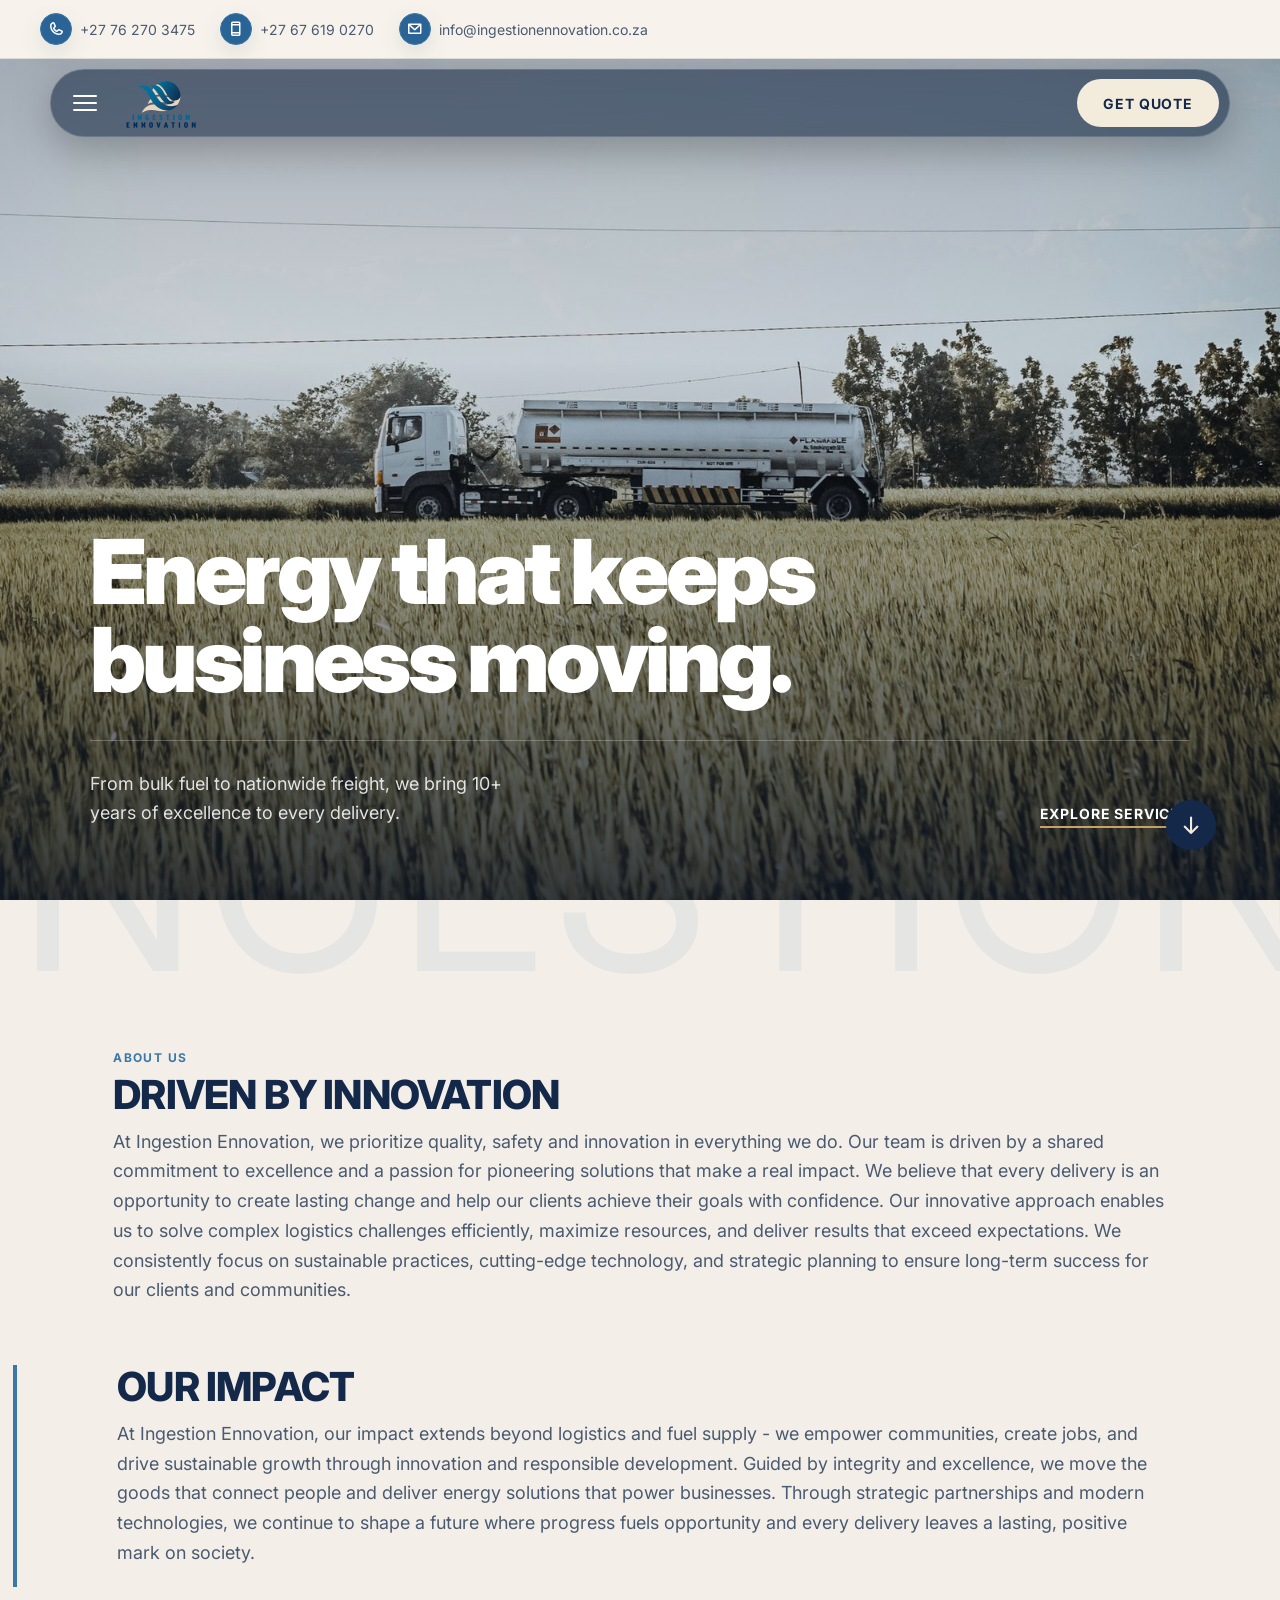
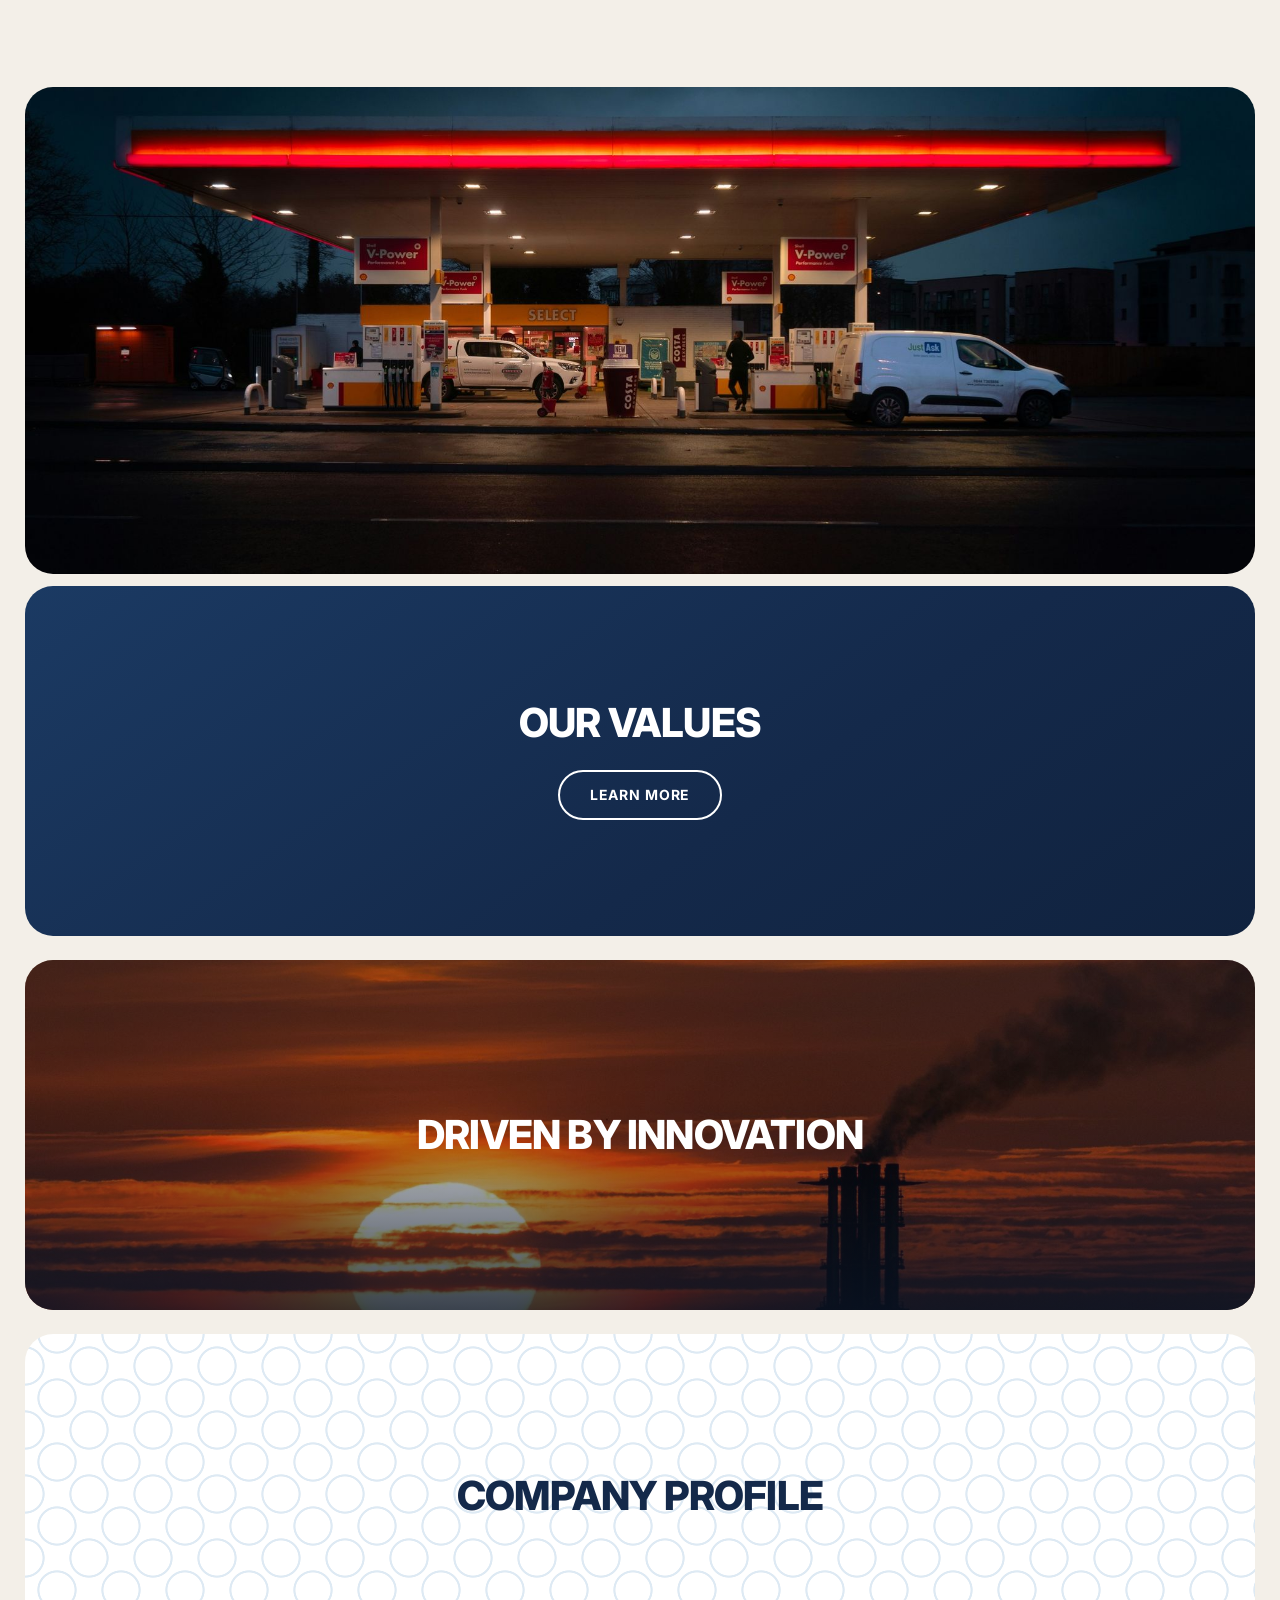
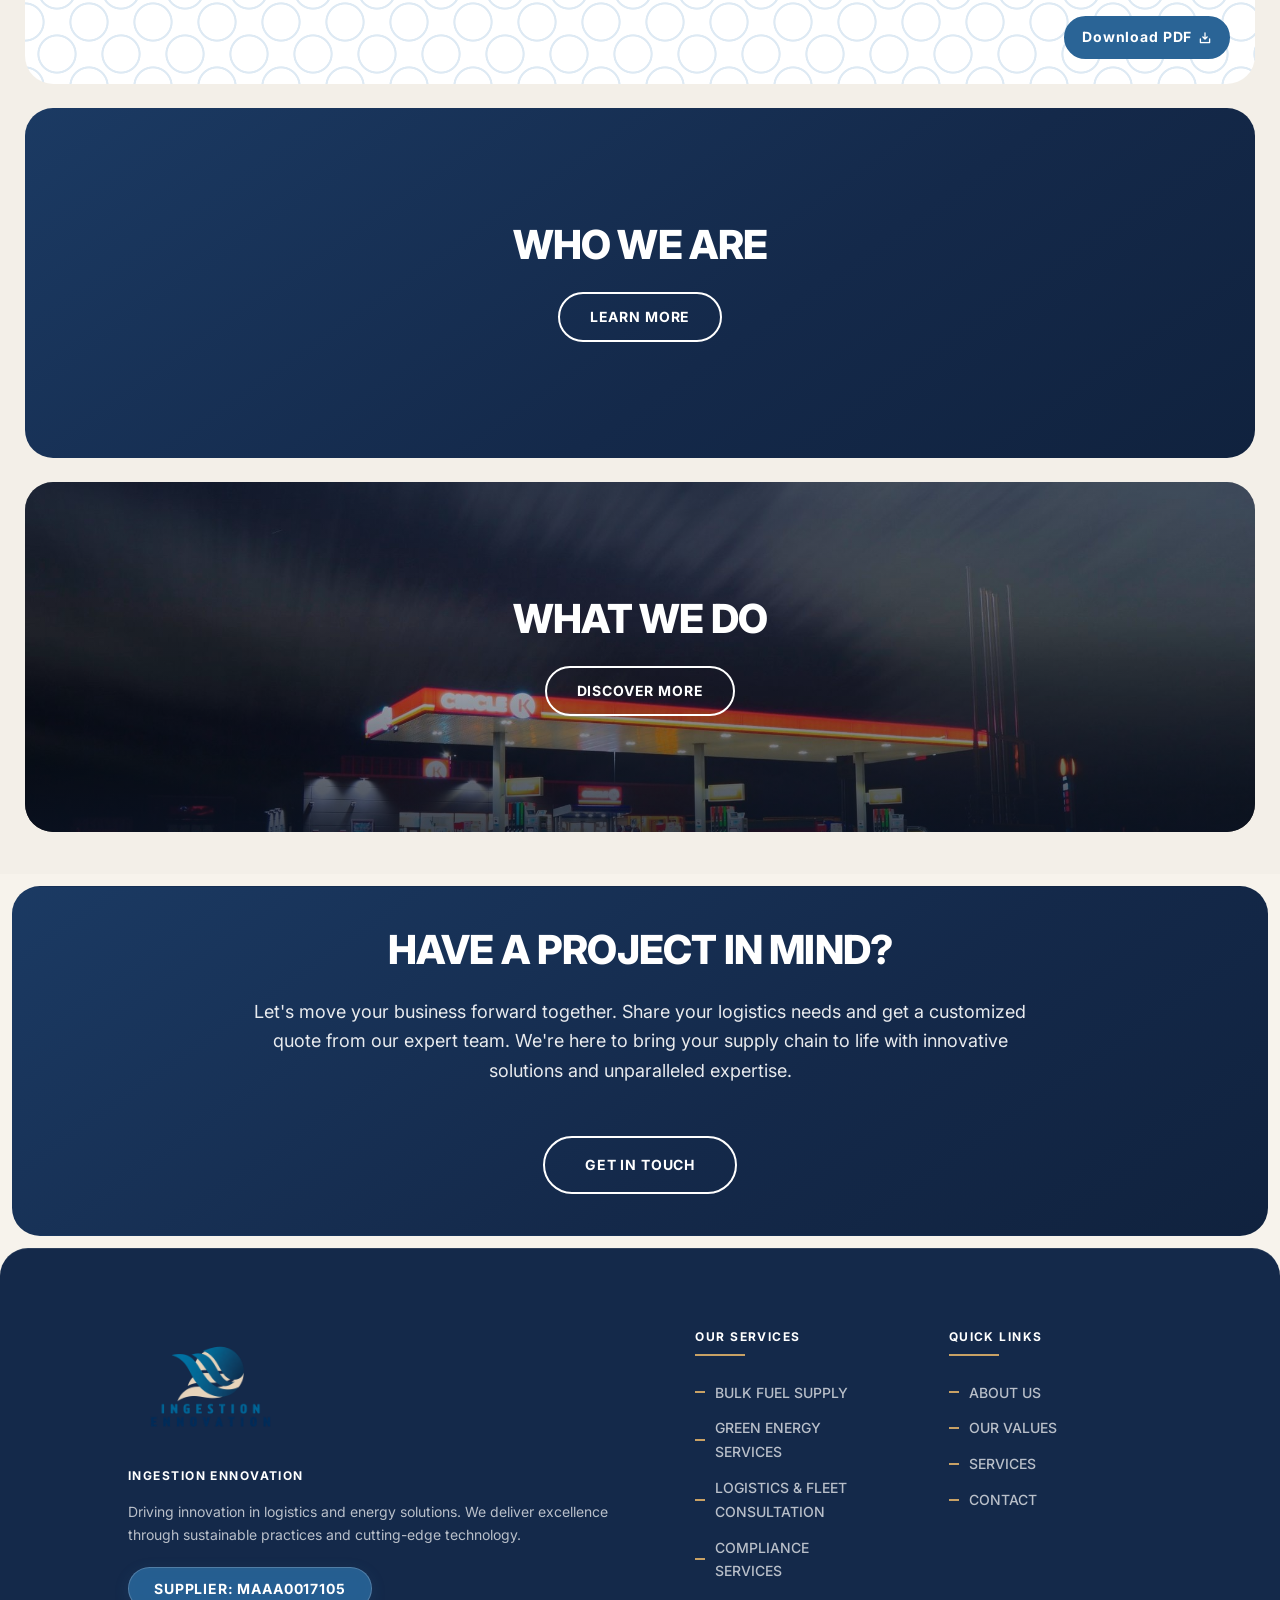
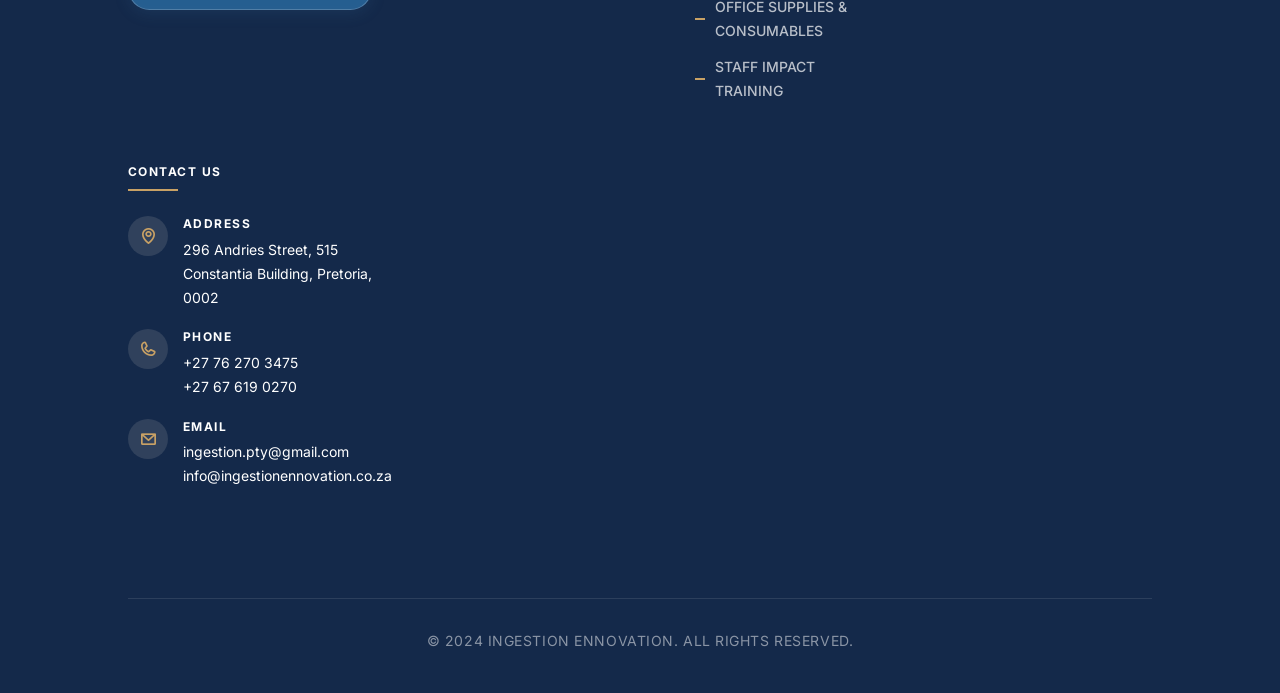
==== index.html @ ea2ad171 "New tanker hero photo; emergency email now support@ Co-Authored-By: Claude Opus 5.5 <noreply@anthrop" ====
<!DOCTYPE html>
<html lang="en">
<head>
<meta charset="UTF-8">
<link rel="icon" type="image/png" href="favicon.png">
<meta name="viewport" content="width=device-width, initial-scale=0.9, maximum-scale=0.9, user-scalable=no">

<title>Ingestion Ennovation | Logistics & Bulk Fuel Supply, Pretoria</title>
<meta name="description" content="Ingestion Ennovation delivers bulk fuel supply, green energy services, logistics & fleet consultation, and compliance solutions across South Africa. Get a quote today.">
<link rel="canonical" href="https://ingestionennovation.co.za/">

<!-- Open Graph -->
<meta property="og:title" content="Ingestion Ennovation | Logistics & Bulk Fuel Supply">
<meta property="og:description" content="Bulk fuel supply, green energy, logistics & fleet consultation, and compliance services across South Africa. 10+ years of excellence in every delivery.">
<meta property="og:type" content="website">
<meta property="og:url" content="https://ingestionennovation.co.za/">
<meta property="og:image" content="https://cdn.shopify.com/s/files/1/0778/5578/5184/files/IMG_3016.jpg?v=1762625673">

<!-- Preload the image to prevent loading delay -->
<link rel="preload" href="hero-tanker.jpg" as="image">

<!-- Google Fonts -->
<link rel="preconnect" href="https://fonts.googleapis.com">
<link rel="preconnect" href="https://fonts.gstatic.com" crossorigin>
<link rel="stylesheet" href="vendor/phosphor/style.css">
<link href="https://fonts.googleapis.com/css2?family=Inter:wght@400;500;600;700;800;900&display=swap" rel="stylesheet">

<!-- Shared styles -->
<link rel="stylesheet" href="styles.css">

<style>
/* --- PAGE-SPECIFIC: HERO SECTION --- */
.hero {
    position: relative;
    width: 100%;
    height: 100vh;
    display: flex;
    align-items: flex-start;
    justify-content: flex-start;
    background: var(--bg);
    margin-top: 0;
    padding-top: 95px;
    top: 0;
    overflow: hidden;
}

.image-container {
    position: absolute;
    top: 0;
    left: 0;
    width: 100%;
    height: 100%;
    background: var(--bg);
}

.image-container img {
    width: 100%;
    height: 100%;
    object-fit: cover;
    object-position: center 40%;
    display: block;
}

@media (max-width: 1199px) {
    .hero { height: 80vh; }
    .image-container img {
        transform: none !important;
        object-fit: cover;
        object-position: center 50%;
    }
}

@media (min-width: 1200px) {
    .image-container img {
        object-fit: cover;
        object-position: center 40%;
        transform: scaleX(1.2);
    }
}

.big-typography {
    text-align: left;
    text-transform: normal !important;
    font-family: 'Inter', sans-serif !important;
    color: white !important;
    z-index: 2;
    position: relative;
    margin-top: 30%;
    margin-left: 10%;
    width: 80%;
    opacity: 0;
    transform: translateY(50px);
    animation: bounceIn 1.2s ease-out 0.5s forwards;
}

@keyframes bounceIn {
    0% { opacity: 0; transform: translateY(50px); }
    60% { opacity: 1; transform: translateY(-20px); }
    80% { transform: translateY(10px); }
    100% { opacity: 1; transform: translateY(0); }
}

@media (min-width: 1200px) {
    .big-typography {
        margin-top: 0;
        position: absolute;
        top: 50%;
        left: 10%;
        transform: translateY(-50%);
        width: 40%;
        animation: bounceInDesktop 1.2s ease-out 0.5s forwards;
    }
    @keyframes bounceInDesktop {
        0% { opacity: 0; transform: translateY(-50%) translateX(-50px); }
        60% { opacity: 1; transform: translateY(-50%) translateX(20px); }
        80% { transform: translateY(-50%) translateX(-10px); }
        100% { opacity: 1; transform: translateY(-50%) translateX(0); }
    }
}

.big-typography h1 {
    font-size: 3.5rem;
    color: var(--cream-bright);
    text-shadow: var(--glow-text);
    margin-bottom: 30px;
    letter-spacing: 3px;
    font-weight: 900;
    line-height: 1.1;
}

.hero-paragraph {
    color: white;
    font-family: 'Inter', sans-serif;
    font-size: 1.2rem;
    line-height: 1.6;
    margin-bottom: 40px;
    text-transform: none;
    max-width: 600px;
    text-shadow: 1px 1px 8px rgba(0,0,0,0.6);
    z-index: 2;
    position: relative;
}

@media (max-width: 767px) {
    .hero-paragraph { font-size: 1rem; margin-bottom: 30px; }
}
@media (max-width: 480px) {
    .hero-paragraph { font-size: 0.9rem; margin-bottom: 25px; }
}

.cta-button {
    display: inline-block;
    background: var(--brand);
    color: white;
    padding: 20px 45px;
    font-size: 1.1rem;
    font-weight: 600;
    letter-spacing: 1.5px;
    text-decoration: none;
    border: none;
    cursor: pointer;
    transition: all 0.3s ease;
    text-transform: uppercase;
    font-family: 'Inter', sans-serif;
    position: relative;
    z-index: 2;
    margin-top: 0;
    margin-bottom: 40px;
    box-shadow: var(--glow-soft);
    border: 1px solid rgba(59, 120, 168, 0.5);
}

.cta-button:hover {
    background: var(--brand-deep);
    transform: translateY(-3px);
    box-shadow: 0 5px 15px rgba(0,0,0,0.3);
}

@media (max-width: 767px) {
    .big-typography h1 { font-size: 2.5rem; margin-bottom: 25px; }
    .cta-button { padding: 15px 30px; font-size: 1rem; margin-bottom: 30px; }
}
@media (max-width: 480px) {
    .big-typography h1 { font-size: 2rem; margin-bottom: 20px; }
    .cta-button { padding: 12px 25px; font-size: 0.9rem; margin-bottom: 25px; }
}

.hero::before {
    content: '';
    position: absolute;
    top: 0; left: 0; width: 100%; height: 100%;
    background: var(--overlay);
    z-index: 1;
}

/* --- PAGE-SPECIFIC: HAVE A PROJECT SECTION --- */
.have-project-section {
    width: 100%;
    background: var(--panel);
    border-top: 1px solid var(--line);
    border-bottom: 1px solid var(--line);
    padding: 60px 20px;
    text-align: center;
    margin: 0;
    position: relative;
    z-index: 2;
    height: 300px;
    display: flex;
    flex-direction: column;
    align-items: center;
    justify-content: center;
    border-radius: 0 !important;
}

@media (max-width: 768px) {
    .have-project-section { height: 350px; padding: 70px 20px; }
}

.have-project-container {
    width: 100%;
    max-width: 100%;
    margin: 0 auto;
    padding: 0;
    position: relative;
    z-index: 2;
}

.have-project-title {
    font-size: 36px;
    color: white;
    text-transform: uppercase;
    font-weight: 700;
    letter-spacing: 2px;
    margin-bottom: 25px;
    font-family: 'Inter', sans-serif;
    text-align: center;
    width: 100%;
}

.have-project-subtitle {
    font-family: 'Inter', sans-serif;
    font-size: 1.2rem;
    color: rgba(255, 255, 255, 0.9);
    text-align: center;
    margin-bottom: 40px;
    text-transform: none;
    line-height: 1.6;
    max-width: 800px;
    margin-left: auto;
    margin-right: auto;
    font-weight: 300;
}

.get-in-touch-button-container { text-align: center; margin-top: 0; }

.get-in-touch-button {
    display: inline-block;
    background: transparent;
    border: 2px solid white;
    color: white;
    padding: 25px 50px;
    font-size: 16px;
    text-transform: uppercase;
    font-weight: 600;
    letter-spacing: 1.5px;
    cursor: pointer;
    transition: all 0.3s ease;
    font-family: 'Inter', sans-serif;
    text-decoration: none;
    display: inline-block;
    border-radius: 0;
    height: 60px;
    line-height: 10px;
}

.get-in-touch-button:hover { background: var(--surface); color: var(--brand-bright); }

@media (max-width: 768px) {
    .have-project-section { padding: 40px 20px; height: 350px; }
    .have-project-title { font-size: 24px; letter-spacing: 1px; margin-bottom: 20px; }
    .have-project-subtitle { font-size: 1rem; margin-bottom: 30px; text-align: center; }
    .get-in-touch-button {
        padding: 15px 30px; font-size: 14px; border: 2px solid white;
        background: transparent; margin-top: 0; width: auto; height: 50px; line-height: 20px;
    }
    .get-in-touch-button:hover { background: var(--surface); color: var(--brand-bright); }
}

@media (max-width: 480px) {
    .have-project-section { padding: 40px 20px; height: 350px; }
    .have-project-title { font-size: 20px; letter-spacing: 0.5px; }
    .have-project-subtitle { font-size: 0.9rem; margin-bottom: 25px; text-align: center; }
    .get-in-touch-button {
        padding: 15px 25px; font-size: 14px; border: 2px solid white;
        background: transparent; height: 50px; line-height: 20px;
    }
    .get-in-touch-button:hover { background: var(--surface); color: var(--brand-bright); }
}

@media (min-width: 769px) {
    .have-project-section { height: 350px; padding: 80px 20px; }
    .have-project-title { font-size: 42px; }
    .have-project-subtitle { font-size: 1.3rem; margin-bottom: 50px; }
    .get-in-touch-button { padding: 25px 50px; font-size: 16px; height: 60px; line-height: 10px; }
}

/* --- PAGE-SPECIFIC: ABOUT-PAGE EMBEDDED SECTION --- */
#about-page * { margin: 0; padding: 0; box-sizing: border-box; }
#about-page body, #about-page { font-family: 'Inter', sans-serif; background-color: var(--bg-alt); color: var(--text); line-height: 1.6; overflow-x: hidden; }

#about-page .bg-text {
    position: absolute; top: -80px; left: 0; width: 100%; height: 100%;
    display: flex; align-items: center; justify-content: center;
    font-family: 'Inter', sans-serif; font-size: 250px;
    color: rgba(59, 120, 168, 0.07); letter-spacing: 10px; pointer-events: none; z-index: 1;
}

#about-page .tg-content { width: 100%; padding: 30px 1%; margin: auto; position: relative; z-index: 2; }

#about-page h1, #about-page h2, #about-page h3, #about-page .tg-subtitle {
    font-weight: 700; text-transform: none; font-family: 'Inter', sans-serif; letter-spacing: 0.5px;
}

#about-page p { font-size: 12px; text-transform: none; font-family: 'Inter', sans-serif; font-weight: 400; letter-spacing: 0.5px; }
#about-page .tg-subtitle { font-size: 16px; color: var(--brand-bright); margin-bottom: 6px; }
#about-page .tg-title { font-size: 22px; color: var(--text); margin-bottom: 10px; }

#about-page .text-content {
    position: relative;
    background: linear-gradient(to bottom,
        var(--bg-alt) 0%, var(--bg-alt) 20%, rgba(243,239,232,0.98) 30%, rgba(243,239,232,0.95) 40%,
        rgba(243,239,232,0.90) 50%, rgba(243,239,232,0.80) 60%, rgba(243,239,232,0.65) 70%,
        rgba(243,239,232,0.45) 80%, rgba(243,239,232,0.25) 90%, rgba(243,239,232,0) 100%);
    padding-bottom: 150px;
    margin-bottom: -120px;
    z-index: 2;
}

#about-page .tg-description {
    font-family: 'Inter', sans-serif;
    font-size: 1.2rem;
    line-height: 1.6;
    color: var(--text-muted);
    margin-bottom: 20px;
    text-transform: none;
    max-width: 100%;
    position: relative;
    z-index: 2;
    background: transparent;
}

#about-page .tg-video-preview {
    width: 100%; height: 400px; border-radius: 0; overflow: hidden; margin-bottom: 30px;
    position: relative; z-index: 1; cursor: pointer; margin-top: -120px;
}

#about-page .video-preview-image { width: 100%; height: 100%; object-fit: cover; border: none; }

#about-page .play-button-container { position: absolute; top: 50%; left: 50%; transform: translate(-50%, -50%); z-index: 4; }

#about-page .play-button {
    width: 80px; height: 80px; border-radius: 50%; background: var(--surface-2);
    display: flex; align-items: center; justify-content: center; cursor: pointer;
    transition: all 0.3s ease; box-shadow: 0 4px 12px rgba(0,0,0,0.15); border: 2px solid var(--cream);
}

#about-page .play-button:hover { background: var(--cream-bright); transform: scale(1.05); box-shadow: 0 6px 16px rgba(59, 120, 168, 0.15); }

#about-page .play-icon {
    width: 0; height: 0; border-top: 15px solid transparent; border-bottom: 15px solid transparent;
    border-left: 25px solid var(--brand); margin-left: 5px;
}

#about-page .video-modal {
    display: none; position: fixed; top: 0; left: 0; width: 100%; height: 100%;
    background: rgba(0,0,0,0.85); z-index: 1000; align-items: center; justify-content: center;
}
#about-page .video-modal.active { display: flex; }
#about-page .modal-content { position: relative; width: 80%; max-width: 900px; background: #000; }
#about-page .modal-video { width: 100%; height: auto; display: block; }
#about-page .close-modal {
    position: absolute; top: -40px; right: 0; color: white; font-size: 30px;
    cursor: pointer; background: none; border: none; font-family: Arial, sans-serif;
}

#about-page .tg-impact { border-left: 4px solid var(--brand-bright); padding-left: 25px; margin-bottom: 40px; position: relative; z-index: 3; }
#about-page .tg-impact-title { font-size: 22px; margin-bottom: 10px; }
#about-page .tg-impact-text {
    font-family: 'Inter', sans-serif; font-size: 1.2rem; line-height: 1.6; color: var(--text-muted);
    margin-bottom: 20px; text-transform: none; max-width: 100%; position: relative; z-index: 2; background: transparent;
}

#about-page .construction-image-section { width: 100%; margin: 40px 0 0 0; position: relative; z-index: 2; }
#about-page .construction-image { width: 100%; height: 300px; object-fit: cover; display: block; }

#about-page .values-section {
    width: 100%; background: var(--panel); padding: 60px 20px; text-align: center; margin: 0;
    position: relative; z-index: 2; height: 300px; display: flex; flex-direction: column;
    align-items: center; justify-content: center;
}
#about-page .values-title { font-size: 36px; color: white; text-transform: uppercase; font-weight: 700; letter-spacing: 2px; margin-bottom: 25px; font-family: 'Inter', sans-serif; }
#about-page .values-button {
    background: transparent; border: 2px solid white; color: white; padding: 10px 25px; font-size: 14px;
    text-transform: uppercase; font-weight: 600; letter-spacing: 1px; cursor: pointer; transition: all 0.3s ease;
    font-family: 'Inter', sans-serif; text-decoration: none; display: inline-block;
}
#about-page .values-button:hover { background: var(--surface); color: var(--brand-bright); }

#about-page .innovation-section {
    width: 100%; height: 300px;
    background-image: url('sunset-stack.jpg');
    background-size: cover; background-position: center; display: flex; flex-direction: column;
    align-items: center; justify-content: center; position: relative; margin: 0;
}
#about-page .innovation-section::before { content: ''; position: absolute; top: 0; left: 0; width: 100%; height: 100%; background: var(--overlay); z-index: 1; }
#about-page .innovation-title { font-size: 36px; color: white; text-transform: uppercase; font-weight: 700; letter-spacing: 2px; font-family: 'Inter', sans-serif; position: relative; z-index: 2; text-align: center; }

#about-page .company-profile-section {
    width: 100%;
    background:
        radial-gradient(circle at top, transparent 24%, rgba(31, 111, 178,0.15) 25%, rgba(31, 111, 178,0.15) 27%, transparent 28%),
        radial-gradient(circle at bottom, transparent 24%, rgba(31, 111, 178,0.15) 25%, rgba(31, 111, 178,0.15) 27%, transparent 28%),
        radial-gradient(circle at right, transparent 24%, rgba(31, 111, 178,0.15) 25%, rgba(31, 111, 178,0.15) 27%, transparent 28%),
        radial-gradient(circle at left, transparent 24%, rgba(31, 111, 178,0.15) 25%, rgba(31, 111, 178,0.15) 27%, transparent 28%);
    background-size: 4em 4em;
    background-color: var(--surface);
    padding: 60px 20px; margin: 0; position: relative; z-index: 2; height: 300px;
    display: flex; flex-direction: column; align-items: center; justify-content: center; text-align: center;
}
#about-page .company-profile-title { font-size: 36px; color: var(--text); text-transform: uppercase; font-weight: 700; letter-spacing: 2px; margin-bottom: 25px; font-family: 'Inter', sans-serif; }
#about-page .company-profile-button {
    background: var(--brand); border: 2px solid var(--brand); color: white; padding: 8px 16px; font-size: 12px;
    text-transform: uppercase; font-weight: 600; letter-spacing: 1px; cursor: pointer; transition: all 0.3s ease;
    font-family: 'Inter', sans-serif; display: flex; align-items: center; gap: 6px; position: absolute;
    bottom: 20px; right: 20px; border-radius: 4px; text-decoration: none;
}
#about-page .company-profile-button:hover { background: transparent; color: var(--brand-bright); }

#about-page .who-we-are-section {
    width: 100%; background: var(--panel); padding: 60px 20px; text-align: center; margin: 0;
    position: relative; z-index: 2; height: 300px; display: flex; flex-direction: column;
    align-items: center; justify-content: center;
}
#about-page .who-we-are-title { font-size: 36px; color: white; text-transform: uppercase; font-weight: 700; letter-spacing: 2px; margin-bottom: 25px; font-family: 'Inter', sans-serif; }
#about-page .who-we-are-button {
    background: transparent; border: 2px solid white; color: white; padding: 10px 25px; font-size: 14px;
    text-transform: uppercase; font-weight: 600; letter-spacing: 1px; cursor: pointer; transition: all 0.3s ease;
    font-family: 'Inter', sans-serif; text-decoration: none; display: inline-block;
}
#about-page .who-we-are-button:hover { background: var(--surface); color: var(--brand-bright); }

#about-page .what-we-do-section {
    width: 100%; height: 300px;
    background-image: url('fuel-station-night.jpg');
    background-size: cover; background-position: center; display: flex; flex-direction: column;
    align-items: center; justify-content: center; position: relative; margin: 0;
}
#about-page .what-we-do-section::before { content: ''; position: absolute; top: 0; left: 0; width: 100%; height: 100%; background: var(--overlay); z-index: 1; }
#about-page .what-we-do-title { font-size: 36px; color: white; text-transform: uppercase; font-weight: 700; letter-spacing: 2px; margin-bottom: 25px; font-family: 'Inter', sans-serif; position: relative; z-index: 2; text-align: center; }
#about-page .what-we-do-button {
    background: transparent; border: 2px solid white; color: white; padding: 10px 25px; font-size: 14px;
    text-transform: uppercase; font-weight: 600; letter-spacing: 1px; cursor: pointer; transition: all 0.3s ease;
    font-family: 'Inter', sans-serif; position: relative; z-index: 2; text-decoration: none; display: inline-block;
}
#about-page .what-we-do-button:hover { background: var(--surface); color: var(--brand-bright); }

#about-page .mobile-image-container { width: 100%; margin: 0 0 15px 0; position: relative; transform: translateY(-15px); z-index: 2; }
#about-page .mobile-image-frame { border: 16px solid var(--brand-deep); background: var(--brand-deep); box-shadow: var(--glow); width: 100%; height: 900px; position: relative; z-index: 2; }
#about-page .mobile-image {
    width: calc(100% - 60px); height: calc(100% - 60px); object-fit: cover; position: absolute;
    top: 30px; left: 30px; z-index: 3; box-shadow: 0 4px 12px rgba(0,0,0,0.15);
}

@media (min-width: 769px) {
    #about-page .mobile-image-container { display: none; }
    #about-page .tg-content { display: flex; flex-direction: column; align-items: flex-start; width: 100%; max-width: 100%; padding: 30px 1%; }
    #about-page .image-content { width: 100%; margin-bottom: 30px; position: relative; z-index: 2; }
    #about-page .desktop-image-frame { border: 16px solid var(--brand-deep); width: 100%; height: 800px; position: relative; background: var(--brand-deep); box-shadow: var(--glow); z-index: 2; }
    #about-page .desktop-image {
        width: calc(100% - 60px); height: calc(100% - 60px); object-fit: cover; position: absolute;
        top: 30px; left: 30px; z-index: 3; box-shadow: 0 4px 12px rgba(0,0,0,0.15);
    }
    #about-page .text-content {
        width: 100%; margin-top: 0;
        background: linear-gradient(to bottom,
            var(--bg-alt) 0%, var(--bg-alt) 15%, rgba(243,239,232,0.98) 25%, rgba(243,239,232,0.95) 35%,
            rgba(243,239,232,0.90) 45%, rgba(243,239,232,0.80) 55%, rgba(243,239,232,0.65) 65%,
            rgba(243,239,232,0.45) 75%, rgba(243,239,232,0.25) 85%, rgba(243,239,232,0) 100%);
        padding-bottom: 200px; margin-bottom: -150px;
    }
    #about-page .tg-description { font-size: 18px; line-height: 1.8; max-width: 100%; padding: 0 8%; }
    #about-page .tg-subtitle, #about-page .tg-title { padding: 0 8%; }
    #about-page .tg-impact { padding: 0 8%; }
    #about-page .tg-title { font-size: 22px; }
    #about-page .tg-video-preview { width: 100%; height: 500px; border-radius: 0; margin-top: -150px; }
    #about-page .tg-impact { width: 100%; margin-bottom: 60px; }
    #about-page .construction-image { height: 350px; }
    #about-page .values-section, #about-page .innovation-section, #about-page .company-profile-section,
    #about-page .who-we-are-section, #about-page .what-we-do-section { height: 350px; padding: 80px 20px; }
    #about-page .values-title, #about-page .innovation-title, #about-page .company-profile-title,
    #about-page .who-we-are-title, #about-page .what-we-do-title { font-size: 42px; }
    #about-page .values-button, #about-page .who-we-are-button, #about-page .what-we-do-button { padding: 12px 30px; font-size: 16px; }
    #about-page .company-profile-button { padding: 8px 16px; font-size: 12px; bottom: 25px; right: 25px; }
    #about-page .tg-impact-text { font-size: 18px; line-height: 1.8; }
}

@media (max-width: 768px) {
    #about-page .image-content { display: none; }
    #about-page .mobile-image-container { display: block; order: -1; margin-bottom: 15px; transform: translateY(-10px); }
    #about-page .mobile-image-frame { height: 450px; border: 12px solid var(--brand); z-index: 2; }
    #about-page .mobile-image { width: calc(100% - 40px); height: calc(100% - 40px); top: 20px; left: 20px; z-index: 3; }
    #about-page .text-content {
        display: flex; flex-direction: column; margin-top: 10px;
        background: linear-gradient(to bottom,
            var(--bg-alt) 0%, var(--bg-alt) 30%, rgba(243,239,232,0.98) 40%, rgba(243,239,232,0.95) 50%,
            rgba(243,239,232,0.90) 60%, rgba(243,239,232,0.80) 70%, rgba(243,239,232,0.65) 80%,
            rgba(243,239,232,0.45) 90%, rgba(243,239,232,0.25) 95%, rgba(243,239,232,0) 100%);
        padding-bottom: 130px; margin-bottom: -100px;
    }
    #about-page .bg-text { font-size: 90px; top: -30px; }
    #about-page .tg-title { font-size: 22px; margin-top: -5px; }
    #about-page .tg-subtitle { font-size: 16px; }
    #about-page .tg-description, #about-page .tg-impact-text { font-size: 12px; }
    #about-page .tg-description { padding: 0 5%; }
    #about-page .tg-subtitle, #about-page .tg-title { padding: 0 5%; }
    #about-page .tg-impact { padding: 0 5%; }
    #about-page .tg-video-preview { height: 260px; border-radius: 0; margin-bottom: 20px; margin-top: -100px; }
    #about-page .play-button { width: 60px; height: 60px; }
    #about-page .play-icon { border-top: 12px solid transparent; border-bottom: 12px solid transparent; border-left: 18px solid var(--brand); margin-left: 4px; }
    #about-page .modal-content { width: 95%; }
    #about-page .values-title, #about-page .innovation-title, #about-page .company-profile-title,
    #about-page .who-we-are-title, #about-page .what-we-do-title { font-size: 24px; letter-spacing: 1px; margin-bottom: 20px; }
    #about-page .construction-image { height: 250px; }
    #about-page .values-section, #about-page .innovation-section, #about-page .company-profile-section,
    #about-page .who-we-are-section, #about-page .what-we-do-section { height: 250px; padding: 40px 20px; }
    #about-page .tg-impact { margin-bottom: 30px; }
    #about-page .construction-image-section { margin: 30px 0 0 0; }
    #about-page .company-profile-button {
        position: absolute; bottom: 15px; right: 15px; width: 50px; height: 50px; padding: 0;
        display: flex; align-items: center; justify-content: center; border-radius: 4px;
    }
    #about-page .company-profile-button span { display: none; }
}

@media (max-width: 480px) {
    #about-page .tg-title { font-size: 22px; margin-top: -10px; }
    #about-page .tg-subtitle { font-size: 16px; }
    #about-page .bg-text { font-size: 70px; top: -20px; }
    #about-page .mobile-image-frame { height: 400px; border: 10px solid var(--brand); z-index: 2; }
    #about-page .mobile-image { width: calc(100% - 30px); height: calc(100% - 30px); top: 15px; left: 15px; z-index: 3; }
    #about-page .text-content { padding-bottom: 100px; margin-bottom: -80px; }
    #about-page .tg-video-preview { margin-top: -80px; }
    #about-page .values-title, #about-page .innovation-title, #about-page .company-profile-title,
    #about-page .who-we-are-title, #about-page .what-we-do-title { font-size: 20px; letter-spacing: 0.5px; }
    #about-page .construction-image { height: 200px; }
    #about-page .values-section, #about-page .innovation-section, #about-page .company-profile-section,
    #about-page .who-we-are-section, #about-page .what-we-do-section { height: 200px; padding: 30px 20px; }
    #about-page .tg-impact { margin-bottom: 25px; }
    #about-page .construction-image-section { margin: 25px 0 0 0; }
    #about-page .company-profile-button { bottom: 10px; right: 10px; width: 45px; height: 45px; }
}

#about-page .fog-overlay { display: none; }
</style>

<!-- Theme overrides (loaded after page styles) -->
<link rel="stylesheet" href="theme.css">
</head>
<body data-content-section="have-project-section" data-scroll-target="bottom">

<!-- ANNOUNCEMENT BAR -->
<div class="announcement-bar">
    <div class="announcement-content">
        <div class="contact-info">
            <div class="contact-item">
                <div class="contact-icon-circle"><i class="ph-bold ph-phone"></i></div>
                <span>+27 76 270 3475</span>
            </div>
            <div class="contact-item">
                <div class="contact-icon-circle"><i class="ph-bold ph-device-mobile"></i></div>
                <span>+27 67 619 0270</span>
            </div>
            <div class="contact-item">
                <div class="contact-icon-circle"><i class="ph-bold ph-envelope-simple"></i></div>
                <span>info@ingestionennovation.co.za</span>
            </div>
        </div>
        <div class="social-links">
            <a href="#"><div class="social-icon-circle"><i class="ph-bold ph-facebook-logo"></i></div><span>Facebook</span></a>
            <a href="#"><div class="social-icon-circle"><i class="ph-bold ph-linkedin-logo"></i></div><span>LinkedIn</span></a>
        </div>
    </div>
</div>

<header>
    <div class="menu-icon" id="menuIcon" aria-label="Open menu" role="button" tabindex="0">
        <span></span><span></span><span></span>
    </div>

    <a href="index.html" class="logo" id="logo" aria-label="Ingestion Ennovation home">
        <img src="logo.png" alt="Ingestion Ennovation logo">
    </a>

    <a href="mailto:info@ingestionennovation.co.za?subject=Quote Request&body=Hello Ingestion Ennovation, I would like to request a quote for:" class="header-quote">Get Quote</a>
</header>

<nav class="nav-bar" id="navBar">
    <ul class="nav-list">
        <li class="nav-item"><a href="index.html" class="nav-link current" id="homeLink">HOME</a></li>
        <li class="nav-item"><a href="who-we-are.html" class="nav-link" id="aboutLink">ABOUT US</a></li>
        <li class="nav-item"><a href="our-values.html" class="nav-link" id="valuesLink">VALUES</a></li>
        <li class="nav-item"><a href="what-we-do.html" class="nav-link" id="servicesLink">SERVICES</a></li>
        <li class="nav-item"><a href="contact-us.html" class="nav-link" id="contactLink">CONTACT US</a></li>
    </ul>
</nav>

<!-- HERO SECTION -->
<section class="hero" id="home">
    <div class="image-container">
        <img src="hero-tanker.jpg" alt="Fuel tanker driving past a wheat field">
    </div>

    <div class="big-typography">
        <h1>Energy that keeps<br>business moving.</h1>
        <div class="hero-bottom">
            <p class="hero-paragraph">
                From bulk fuel to nationwide freight, we bring 10+ years of excellence to every delivery.
            </p>
            <a href="what-we-do.html" class="hero-link">Explore services</a>
        </div>
    </div>

    <div class="scroll-down" id="scrollDownBtn"><i class="ph-bold ph-arrow-down"></i></div>
</section>

<!-- ABOUT PAGE SECTION -->
<div id="about-page">
    <div style="position: relative; height: 120px; overflow: hidden;">
        <div class="bg-text">INGESTION</div>
    </div>

    <section class="tg-content">

        <div class="text-content" id="about">
            <div class="tg-subtitle">ABOUT US</div>
            <h1 class="tg-title">DRIVEN BY INNOVATION</h1>
            <p class="tg-description">
                At Ingestion Ennovation, we prioritize quality, safety and innovation in everything we do.
                Our team is driven by a shared commitment to excellence and a passion for pioneering solutions
                that make a real impact. We believe that every delivery is an opportunity to create lasting change
                and help our clients achieve their goals with confidence. Our innovative approach enables us to
                solve complex logistics challenges efficiently, maximize resources, and deliver results that exceed expectations.
                We consistently focus on sustainable practices, cutting-edge technology, and strategic planning to ensure
                long-term success for our clients and communities.
            </p>
        </div>


        <div class="tg-impact" id="values">
            <h3 class="tg-impact-title">OUR IMPACT</h3>
            <p class="tg-impact-text">
                At Ingestion Ennovation, our impact extends beyond logistics and fuel supply - we empower communities,
                create jobs, and drive sustainable growth through innovation and responsible development. Guided by integrity
                and excellence, we move the goods that connect people and deliver energy solutions that power businesses.
                Through strategic partnerships and modern technologies, we continue to shape a future where progress fuels
                opportunity and every delivery leaves a lasting, positive mark on society.
            </p>
        </div>

        <div class="construction-image-section">
            <img src="fuel-station.jpg" alt="Fuel station forecourt at dusk" class="construction-image">
        </div>

        <div class="values-section">
            <div class="values-title">OUR VALUES</div>
            <a href="our-values.html" class="values-button">Learn More</a>
        </div>

        <div class="innovation-section" id="services">
            <div class="innovation-title">DRIVEN BY INNOVATION</div>
        </div>

        <div class="company-profile-section">
            <div class="company-profile-title">COMPANY PROFILE</div>
            <a href="YOUR_PDF_LINK_HERE" download="Company-Profile.pdf" class="company-profile-button">
                <span>Download PDF</span>
                <i class="ph-bold ph-download-simple"></i>
            </a>
        </div>

        <div class="who-we-are-section">
            <div class="who-we-are-title">WHO WE ARE</div>
            <a href="who-we-are.html" class="who-we-are-button">Learn More</a>
        </div>

        <div class="what-we-do-section">
            <div class="what-we-do-title">WHAT WE DO</div>
            <a href="what-we-do.html" class="what-we-do-button">Discover More</a>
        </div>
    </section>

    <div class="video-modal" id="videoModal">
        <div class="modal-content">
            <button class="close-modal">&times;</button>
            <video class="modal-video" controls>
                <source src="https://cdn.shopify.com/videos/c/o/v/46be3b6337a8404aa3448fcd0aed4c84.mp4" type="video/mp4">
                Your browser does not support the video tag.
            </video>
        </div>
    </div>
</div>

<!-- HAVE A PROJECT IN MIND SECTION -->
<section class="have-project-section" id="contact">
    <div class="have-project-container">
        <h2 class="have-project-title">HAVE A PROJECT IN MIND?</h2>
        <p class="have-project-subtitle">
            Let's move your business forward together. Share your logistics needs and get a customized quote
            from our expert team. We're here to bring your supply chain to life with innovative solutions and unparalleled expertise.
        </p>
        <div class="get-in-touch-button-container">
            <a href="mailto:info@ingestionennovation.co.za?subject=Project Inquiry&body=Hello Ingestion Ennovation, I have a project in mind:" class="get-in-touch-button">GET IN TOUCH</a>
        </div>
    </div>
</section>

<!-- FOOTER -->
<footer class="footer">
    <div class="footer-container">
        <div class="footer-logo-section">
            <div class="footer-logo">
                <img src="logo.png" alt="Ingestion Ennovation logo">
            </div>
            <div class="footer-company-info">
                <h3>INGESTION ENNOVATION</h3>
                <p>Driving innovation in logistics and energy solutions. We deliver excellence through sustainable practices and cutting-edge technology.</p>
                <a href="#" class="supplier-button">SUPPLIER: MAAA0017105</a>
            </div>
        </div>

        <div class="footer-services">
            <h3>OUR SERVICES</h3>
            <ul>
                <li>
                    <a class="service-toggle">Bulk Fuel Supply</a>
                    <div class="footer-service-desc">We provide reliable bulk fuel delivery for distribution centers, industrial facilities, and commercial operations. Our fleet ensures timely delivery of diesel, petrol, and specialized fuels with strict quality control and competitive pricing. We handle all logistics from storage to on-site delivery.</div>
                </li>
                <li>
                    <a class="service-toggle">Green Energy Services</a>
                    <div class="footer-service-desc">Comprehensive sustainable energy solutions including solar panel installations, energy efficiency consulting, and renewable energy system design. We help businesses reduce carbon footprint and energy costs through innovative green technologies and government compliance assistance.</div>
                </li>
                <li>
                    <a class="service-toggle">Logistics & Fleet Consultation</a>
                    <div class="footer-service-desc">Full-service logistics management from planning to delivery. Our expert consultants provide network optimization, route planning, fleet and carrier management, and quality assurance. We specialize in freight, warehousing, and distribution operations.</div>
                </li>
                <li>
                    <a class="service-toggle">Compliance Services</a>
                    <div class="footer-service-desc">Complete regulatory compliance assessments and certification for logistics and energy operations. We ensure adherence to local regulations, environmental standards, safety protocols, and industry certifications. Our team handles documentation, inspections, and audit preparation.</div>
                </li>
                <li>
                    <a class="service-toggle">Office Supplies & Consumables</a>
                    <div class="footer-service-desc">Comprehensive supply chain management for office materials and logistics consumables. We source and deliver everything from stationery and cleaning supplies to safety equipment and warehouse materials with bulk pricing and scheduled deliveries.</div>
                </li>
                <li>
                    <a class="service-toggle">Staff Impact Training</a>
                    <div class="footer-service-desc">Specialized training programs for workforce development, safety compliance, and technical skills enhancement. Our certified trainers provide on-site and virtual training in warehouse safety, equipment operation, environmental awareness, and industry best practices.</div>
                </li>
            </ul>
        </div>

        <div class="footer-links">
            <h3>QUICK LINKS</h3>
            <ul>
                <li>
                    <a href="who-we-are.html" class="link-toggle">About Us</a>
                    <div class="footer-link-desc">Learn about our mission, vision, and team of experts driving innovation in logistics and energy. Discover our 10+ years of industry experience and commitment to sustainable development.</div>
                </li>
                <li>
                    <a href="our-values.html" class="link-toggle">Our Values</a>
                    <div class="footer-link-desc">Discover the core principles that guide our work: integrity, excellence, innovation, and sustainability. Learn how our values shape every project we undertake.</div>
                </li>
                <li>
                    <a href="what-we-do.html" class="link-toggle">Services</a>
                    <div class="footer-link-desc">Explore our comprehensive range of logistics and energy solutions tailored to your needs. From bulk fuel to green energy, we provide end-to-end services.</div>
                </li>
                <li>
                    <a href="contact-us.html" class="link-toggle">Contact</a>
                    <div class="footer-link-desc">Get in touch with our team for inquiries, quotes, or project consultations. We're ready to discuss your next logistics or energy project.</div>
                </li>
            </ul>
        </div>

        <div class="footer-contact">
            <h3>CONTACT US</h3>
            <div class="footer-contact-info">
                <div class="contact-item-footer">
                    <div class="contact-icon-footer"><i class="ph-bold ph-map-pin"></i></div>
                    <div class="contact-text-footer"><h4>ADDRESS</h4><p>296 Andries Street, 515 Constantia Building, Pretoria, 0002</p></div>
                </div>
                <div class="contact-item-footer">
                    <div class="contact-icon-footer"><i class="ph-bold ph-phone"></i></div>
                    <div class="contact-text-footer"><h4>PHONE</h4><p>+27 76 270 3475<br>+27 67 619 0270</p></div>
                </div>
                <div class="contact-item-footer">
                    <div class="contact-icon-footer"><i class="ph-bold ph-envelope-simple"></i></div>
                    <div class="contact-text-footer"><h4>EMAIL</h4><p>ingestion.pty@gmail.com<br>info@ingestionennovation.co.za</p></div>
                </div>
            </div>
        </div>

        <div class="footer-bottom">
            <p>&copy; 2024 INGESTION ENNOVATION. ALL RIGHTS RESERVED.</p>
        </div>
    </div>
</footer>

<!-- Shared script -->
<script src="script.js"></script>

<script>
// About-page video modal (page-specific, not shared across other pages)
document.addEventListener('DOMContentLoaded', function() {
    const playButton = document.querySelector('#about-page .play-button');
    const videoModal = document.getElementById('videoModal');
    const closeModal = document.querySelector('#about-page .close-modal');
    const modalVideo = document.querySelector('#about-page .modal-video');

    if (playButton) {
        playButton.addEventListener('click', function() {
            videoModal.classList.add('active');
            modalVideo.play();
        });
    }
    if (closeModal) {
        closeModal.addEventListener('click', function() {
            videoModal.classList.remove('active');
            modalVideo.pause();
            modalVideo.currentTime = 0;
        });
    }
    if (videoModal) {
        videoModal.addEventListener('click', function(e) {
            if (e.target === videoModal) {
                videoModal.classList.remove('active');
                modalVideo.pause();
                modalVideo.currentTime = 0;
            }
        });
    }
});
</script>
</body>
</html>
---- vendor/phosphor/style.css ----
@font-face {
  font-family: "Phosphor-Bold";
  src:
    url("./Phosphor-Bold.woff2") format("woff2"),
    url("./Phosphor-Bold.woff") format("woff"),
    url("./Phosphor-Bold.ttf") format("truetype"),
    url("./Phosphor-Bold.svg#Phosphor-Bold") format("svg");
  font-weight: normal;
  font-style: normal;
  font-display: block;
}

.ph-bold {
  /* use !important to prevent issues with browser extensions that change fonts */
  font-family: "Phosphor-Bold" !important;
  speak: never;
  font-style: normal;
  font-weight: normal;
  font-variant: normal;
  text-transform: none;
  line-height: 1;

  /* Enable Ligatures ================ */
  letter-spacing: 0;
  -webkit-font-feature-settings: "liga";
  -moz-font-feature-settings: "liga=1";
  -moz-font-feature-settings: "liga";
  -ms-font-feature-settings: "liga" 1;
  font-feature-settings: "liga";
  -webkit-font-variant-ligatures: discretionary-ligatures;
  font-variant-ligatures: discretionary-ligatures;

  /* Better Font Rendering =========== */
  -webkit-font-smoothing: antialiased;
  -moz-osx-font-smoothing: grayscale;
}

.ph-bold.ph-acorn:before {
  content: "\eb9a";
}
.ph-bold.ph-address-book:before {
  content: "\e6f8";
}
.ph-bold.ph-address-book-tabs:before {
  content: "\ee4e";
}
.ph-bold.ph-air-traffic-control:before {
  content: "\ecd8";
}
.ph-bold.ph-airplane:before {
  content: "\e002";
}
.ph-bold.ph-airplane-in-flight:before {
  content: "\e4fe";
}
.ph-bold.ph-airplane-landing:before {
  content: "\e502";
}
.ph-bold.ph-airplane-takeoff:before {
  content: "\e504";
}
.ph-bold.ph-airplane-taxiing:before {
  content: "\e500";
}
.ph-bold.ph-airplane-tilt:before {
  content: "\e5d6";
}
.ph-bold.ph-airplay:before {
  content: "\e004";
}
.ph-bold.ph-alarm:before {
  content: "\e006";
}
.ph-bold.ph-alien:before {
  content: "\e8a6";
}
.ph-bold.ph-align-bottom:before {
  content: "\e506";
}
.ph-bold.ph-align-bottom-simple:before {
  content: "\eb0c";
}
.ph-bold.ph-align-center-horizontal:before {
  content: "\e50a";
}
.ph-bold.ph-align-center-horizontal-simple:before {
  content: "\eb0e";
}
.ph-bold.ph-align-center-vertical:before {
  content: "\e50c";
}
.ph-bold.ph-align-center-vertical-simple:before {
  content: "\eb10";
}
.ph-bold.ph-align-left:before {
  content: "\e50e";
}
.ph-bold.ph-align-left-simple:before {
  content: "\eaee";
}
.ph-bold.ph-align-right:before {
  content: "\e510";
}
.ph-bold.ph-align-right-simple:before {
  content: "\eb12";
}
.ph-bold.ph-align-top:before {
  content: "\e512";
}
.ph-bold.ph-align-top-simple:before {
  content: "\eb14";
}
.ph-bold.ph-amazon-logo:before {
  content: "\e96c";
}
.ph-bold.ph-ambulance:before {
  content: "\e572";
}
.ph-bold.ph-anchor:before {
  content: "\e514";
}
.ph-bold.ph-anchor-simple:before {
  content: "\e5d8";
}
.ph-bold.ph-android-logo:before {
  content: "\e008";
}
.ph-bold.ph-angle:before {
  content: "\e7bc";
}
.ph-bold.ph-angular-logo:before {
  content: "\eb80";
}
.ph-bold.ph-aperture:before {
  content: "\e00a";
}
.ph-bold.ph-app-store-logo:before {
  content: "\e974";
}
.ph-bold.ph-app-window:before {
  content: "\e5da";
}
.ph-bold.ph-apple-logo:before {
  content: "\e516";
}
.ph-bold.ph-apple-podcasts-logo:before {
  content: "\eb96";
}
.ph-bold.ph-approximate-equals:before {
  content: "\edaa";
}
.ph-bold.ph-archive:before {
  content: "\e00c";
}
.ph-bold.ph-armchair:before {
  content: "\e012";
}
.ph-bold.ph-arrow-arc-left:before {
  content: "\e014";
}
.ph-bold.ph-arrow-arc-right:before {
  content: "\e016";
}
.ph-bold.ph-arrow-bend-double-up-left:before {
  content: "\e03a";
}
.ph-bold.ph-arrow-bend-double-up-right:before {
  content: "\e03c";
}
.ph-bold.ph-arrow-bend-down-left:before {
  content: "\e018";
}
.ph-bold.ph-arrow-bend-down-right:before {
  content: "\e01a";
}
.ph-bold.ph-arrow-bend-left-down:before {
  content: "\e01c";
}
.ph-bold.ph-arrow-bend-left-up:before {
  content: "\e01e";
}
.ph-bold.ph-arrow-bend-right-down:before {
  content: "\e020";
}
.ph-bold.ph-arrow-bend-right-up:before {
  content: "\e022";
}
.ph-bold.ph-arrow-bend-up-left:before {
  content: "\e024";
}
.ph-bold.ph-arrow-bend-up-right:before {
  content: "\e026";
}
.ph-bold.ph-arrow-circle-down:before {
  content: "\e028";
}
.ph-bold.ph-arrow-circle-down-left:before {
  content: "\e02a";
}
.ph-bold.ph-arrow-circle-down-right:before {
  content: "\e02c";
}
.ph-bold.ph-arrow-circle-left:before {
  content: "\e05a";
}
.ph-bold.ph-arrow-circle-right:before {
  content: "\e02e";
}
.ph-bold.ph-arrow-circle-up:before {
  content: "\e030";
}
.ph-bold.ph-arrow-circle-up-left:before {
  content: "\e032";
}
.ph-bold.ph-arrow-circle-up-right:before {
  content: "\e034";
}
.ph-bold.ph-arrow-clockwise:before {
  content: "\e036";
}
.ph-bold.ph-arrow-counter-clockwise:before {
  content: "\e038";
}
.ph-bold.ph-arrow-down:before {
  content: "\e03e";
}
.ph-bold.ph-arrow-down-left:before {
  content: "\e040";
}
.ph-bold.ph-arrow-down-right:before {
  content: "\e042";
}
.ph-bold.ph-arrow-elbow-down-left:before {
  content: "\e044";
}
.ph-bold.ph-arrow-elbow-down-right:before {
  content: "\e046";
}
.ph-bold.ph-arrow-elbow-left:before {
  content: "\e048";
}
.ph-bold.ph-arrow-elbow-left-down:before {
  content: "\e04a";
}
.ph-bold.ph-arrow-elbow-left-up:before {
  content: "\e04c";
}
.ph-bold.ph-arrow-elbow-right:before {
  content: "\e04e";
}
.ph-bold.ph-arrow-elbow-right-down:before {
  content: "\e050";
}
.ph-bold.ph-arrow-elbow-right-up:before {
  content: "\e052";
}
.ph-bold.ph-arrow-elbow-up-left:before {
  content: "\e054";
}
.ph-bold.ph-arrow-elbow-up-right:before {
  content: "\e056";
}
.ph-bold.ph-arrow-fat-down:before {
  content: "\e518";
}
.ph-bold.ph-arrow-fat-left:before {
  content: "\e51a";
}
.ph-bold.ph-arrow-fat-line-down:before {
  content: "\e51c";
}
.ph-bold.ph-arrow-fat-line-left:before {
  content: "\e51e";
}
.ph-bold.ph-arrow-fat-line-right:before {
  content: "\e520";
}
.ph-bold.ph-arrow-fat-line-up:before {
  content: "\e522";
}
.ph-bold.ph-arrow-fat-lines-down:before {
  content: "\e524";
}
.ph-bold.ph-arrow-fat-lines-left:before {
  content: "\e526";
}
.ph-bold.ph-arrow-fat-lines-right:before {
  content: "\e528";
}
.ph-bold.ph-arrow-fat-lines-up:before {
  content: "\e52a";
}
.ph-bold.ph-arrow-fat-right:before {
  content: "\e52c";
}
.ph-bold.ph-arrow-fat-up:before {
  content: "\e52e";
}
.ph-bold.ph-arrow-left:before {
  content: "\e058";
}
.ph-bold.ph-arrow-line-down:before {
  content: "\e05c";
}
.ph-bold.ph-arrow-line-down-left:before {
  content: "\e05e";
}
.ph-bold.ph-arrow-line-down-right:before {
  content: "\e060";
}
.ph-bold.ph-arrow-line-left:before {
  content: "\e062";
}
.ph-bold.ph-arrow-line-right:before {
  content: "\e064";
}
.ph-bold.ph-arrow-line-up:before {
  content: "\e066";
}
.ph-bold.ph-arrow-line-up-left:before {
  content: "\e068";
}
.ph-bold.ph-arrow-line-up-right:before {
  content: "\e06a";
}
.ph-bold.ph-arrow-right:before {
  content: "\e06c";
}
.ph-bold.ph-arrow-square-down:before {
  content: "\e06e";
}
.ph-bold.ph-arrow-square-down-left:before {
  content: "\e070";
}
.ph-bold.ph-arrow-square-down-right:before {
  content: "\e072";
}
.ph-bold.ph-arrow-square-in:before {
  content: "\e5dc";
}
.ph-bold.ph-arrow-square-left:before {
  content: "\e074";
}
.ph-bold.ph-arrow-square-out:before {
  content: "\e5de";
}
.ph-bold.ph-arrow-square-right:before {
  content: "\e076";
}
.ph-bold.ph-arrow-square-up:before {
  content: "\e078";
}
.ph-bold.ph-arrow-square-up-left:before {
  content: "\e07a";
}
.ph-bold.ph-arrow-square-up-right:before {
  content: "\e07c";
}
.ph-bold.ph-arrow-u-down-left:before {
  content: "\e07e";
}
.ph-bold.ph-arrow-u-down-right:before {
  content: "\e080";
}
.ph-bold.ph-arrow-u-left-down:before {
  content: "\e082";
}
.ph-bold.ph-arrow-u-left-up:before {
  content: "\e084";
}
.ph-bold.ph-arrow-u-right-down:before {
  content: "\e086";
}
.ph-bold.ph-arrow-u-right-up:before {
  content: "\e088";
}
.ph-bold.ph-arrow-u-up-left:before {
  content: "\e08a";
}
.ph-bold.ph-arrow-u-up-right:before {
  content: "\e08c";
}
.ph-bold.ph-arrow-up:before {
  content: "\e08e";
}
.ph-bold.ph-arrow-up-left:before {
  content: "\e090";
}
.ph-bold.ph-arrow-up-right:before {
  content: "\e092";
}
.ph-bold.ph-arrows-clockwise:before {
  content: "\e094";
}
.ph-bold.ph-arrows-counter-clockwise:before {
  content: "\e096";
}
.ph-bold.ph-arrows-down-up:before {
  content: "\e098";
}
.ph-bold.ph-arrows-horizontal:before {
  content: "\eb06";
}
.ph-bold.ph-arrows-in:before {
  content: "\e09a";
}
.ph-bold.ph-arrows-in-cardinal:before {
  content: "\e09c";
}
.ph-bold.ph-arrows-in-line-horizontal:before {
  content: "\e530";
}
.ph-bold.ph-arrows-in-line-vertical:before {
  content: "\e532";
}
.ph-bold.ph-arrows-in-simple:before {
  content: "\e09e";
}
.ph-bold.ph-arrows-left-right:before {
  content: "\e0a0";
}
.ph-bold.ph-arrows-merge:before {
  content: "\ed3e";
}
.ph-bold.ph-arrows-out:before {
  content: "\e0a2";
}
.ph-bold.ph-arrows-out-cardinal:before {
  content: "\e0a4";
}
.ph-bold.ph-arrows-out-line-horizontal:before {
  content: "\e534";
}
.ph-bold.ph-arrows-out-line-vertical:before {
  content: "\e536";
}
.ph-bold.ph-arrows-out-simple:before {
  content: "\e0a6";
}
.ph-bold.ph-arrows-split:before {
  content: "\ed3c";
}
.ph-bold.ph-arrows-vertical:before {
  content: "\eb04";
}
.ph-bold.ph-article:before {
  content: "\e0a8";
}
.ph-bold.ph-article-medium:before {
  content: "\e5e0";
}
.ph-bold.ph-article-ny-times:before {
  content: "\e5e2";
}
.ph-bold.ph-asclepius:before {
  content: "\ee34";
}
.ph-bold.ph-caduceus:before {
  content: "\ee34";
}
.ph-bold.ph-asterisk:before {
  content: "\e0aa";
}
.ph-bold.ph-asterisk-simple:before {
  content: "\e832";
}
.ph-bold.ph-at:before {
  content: "\e0ac";
}
.ph-bold.ph-atom:before {
  content: "\e5e4";
}
.ph-bold.ph-avocado:before {
  content: "\ee04";
}
.ph-bold.ph-axe:before {
  content: "\e9fc";
}
.ph-bold.ph-baby:before {
  content: "\e774";
}
.ph-bold.ph-baby-carriage:before {
  content: "\e818";
}
.ph-bold.ph-backpack:before {
  content: "\e922";
}
.ph-bold.ph-backspace:before {
  content: "\e0ae";
}
.ph-bold.ph-bag:before {
  content: "\e0b0";
}
.ph-bold.ph-bag-simple:before {
  content: "\e5e6";
}
.ph-bold.ph-balloon:before {
  content: "\e76c";
}
.ph-bold.ph-bandaids:before {
  content: "\e0b2";
}
.ph-bold.ph-bank:before {
  content: "\e0b4";
}
.ph-bold.ph-barbell:before {
  content: "\e0b6";
}
.ph-bold.ph-barcode:before {
  content: "\e0b8";
}
.ph-bold.ph-barn:before {
  content: "\ec72";
}
.ph-bold.ph-barricade:before {
  content: "\e948";
}
.ph-bold.ph-baseball:before {
  content: "\e71a";
}
.ph-bold.ph-baseball-cap:before {
  content: "\ea28";
}
.ph-bold.ph-baseball-helmet:before {
  content: "\ee4a";
}
.ph-bold.ph-basket:before {
  content: "\e964";
}
.ph-bold.ph-basketball:before {
  content: "\e724";
}
.ph-bold.ph-bathtub:before {
  content: "\e81e";
}
.ph-bold.ph-battery-charging:before {
  content: "\e0ba";
}
.ph-bold.ph-battery-charging-vertical:before {
  content: "\e0bc";
}
.ph-bold.ph-battery-empty:before {
  content: "\e0be";
}
.ph-bold.ph-battery-full:before {
  content: "\e0c0";
}
.ph-bold.ph-battery-high:before {
  content: "\e0c2";
}
.ph-bold.ph-battery-low:before {
  content: "\e0c4";
}
.ph-bold.ph-battery-medium:before {
  content: "\e0c6";
}
.ph-bold.ph-battery-plus:before {
  content: "\e808";
}
.ph-bold.ph-battery-plus-vertical:before {
  content: "\ec50";
}
.ph-bold.ph-battery-vertical-empty:before {
  content: "\e7c6";
}
.ph-bold.ph-battery-vertical-full:before {
  content: "\e7c4";
}
.ph-bold.ph-battery-vertical-high:before {
  content: "\e7c2";
}
.ph-bold.ph-battery-vertical-low:before {
  content: "\e7be";
}
.ph-bold.ph-battery-vertical-medium:before {
  content: "\e7c0";
}
.ph-bold.ph-battery-warning:before {
  content: "\e0c8";
}
.ph-bold.ph-battery-warning-vertical:before {
  content: "\e0ca";
}
.ph-bold.ph-beach-ball:before {
  content: "\ed24";
}
.ph-bold.ph-beanie:before {
  content: "\ea2a";
}
.ph-bold.ph-bed:before {
  content: "\e0cc";
}
.ph-bold.ph-beer-bottle:before {
  content: "\e7b0";
}
.ph-bold.ph-beer-stein:before {
  content: "\eb62";
}
.ph-bold.ph-behance-logo:before {
  content: "\e7f4";
}
.ph-bold.ph-bell:before {
  content: "\e0ce";
}
.ph-bold.ph-bell-ringing:before {
  content: "\e5e8";
}
.ph-bold.ph-bell-simple:before {
  content: "\e0d0";
}
.ph-bold.ph-bell-simple-ringing:before {
  content: "\e5ea";
}
.ph-bold.ph-bell-simple-slash:before {
  content: "\e0d2";
}
.ph-bold.ph-bell-simple-z:before {
  content: "\e5ec";
}
.ph-bold.ph-bell-slash:before {
  content: "\e0d4";
}
.ph-bold.ph-bell-z:before {
  content: "\e5ee";
}
.ph-bold.ph-belt:before {
  content: "\ea2c";
}
.ph-bold.ph-bezier-curve:before {
  content: "\eb00";
}
.ph-bold.ph-bicycle:before {
  content: "\e0d6";
}
.ph-bold.ph-binary:before {
  content: "\ee60";
}
.ph-bold.ph-binoculars:before {
  content: "\ea64";
}
.ph-bold.ph-biohazard:before {
  content: "\e9e0";
}
.ph-bold.ph-bird:before {
  content: "\e72c";
}
.ph-bold.ph-blueprint:before {
  content: "\eda0";
}
.ph-bold.ph-bluetooth:before {
  content: "\e0da";
}
.ph-bold.ph-bluetooth-connected:before {
  content: "\e0dc";
}
.ph-bold.ph-bluetooth-slash:before {
  content: "\e0de";
}
.ph-bold.ph-bluetooth-x:before {
  content: "\e0e0";
}
.ph-bold.ph-boat:before {
  content: "\e786";
}
.ph-bold.ph-bomb:before {
  content: "\ee0a";
}
.ph-bold.ph-bone:before {
  content: "\e7f2";
}
.ph-bold.ph-book:before {
  content: "\e0e2";
}
.ph-bold.ph-book-bookmark:before {
  content: "\e0e4";
}
.ph-bold.ph-book-open:before {
  content: "\e0e6";
}
.ph-bold.ph-book-open-text:before {
  content: "\e8f2";
}
.ph-bold.ph-book-open-user:before {
  content: "\ede0";
}
.ph-bold.ph-bookmark:before {
  content: "\e0e8";
}
.ph-bold.ph-bookmark-simple:before {
  content: "\e0ea";
}
.ph-bold.ph-bookmarks:before {
  content: "\e0ec";
}
.ph-bold.ph-bookmarks-simple:before {
  content: "\e5f0";
}
.ph-bold.ph-books:before {
  content: "\e758";
}
.ph-bold.ph-boot:before {
  content: "\ecca";
}
.ph-bold.ph-boules:before {
  content: "\e722";
}
.ph-bold.ph-bounding-box:before {
  content: "\e6ce";
}
.ph-bold.ph-bowl-food:before {
  content: "\eaa4";
}
.ph-bold.ph-bowl-steam:before {
  content: "\e8e4";
}
.ph-bold.ph-bowling-ball:before {
  content: "\ea34";
}
.ph-bold.ph-box-arrow-down:before {
  content: "\e00e";
}
.ph-bold.ph-archive-box:before {
  content: "\e00e";
}
.ph-bold.ph-box-arrow-up:before {
  content: "\ee54";
}
.ph-bold.ph-boxing-glove:before {
  content: "\ea36";
}
.ph-bold.ph-brackets-angle:before {
  content: "\e862";
}
.ph-bold.ph-brackets-curly:before {
  content: "\e860";
}
.ph-bold.ph-brackets-round:before {
  content: "\e864";
}
.ph-bold.ph-brackets-square:before {
  content: "\e85e";
}
.ph-bold.ph-brain:before {
  content: "\e74e";
}
.ph-bold.ph-brandy:before {
  content: "\e6b4";
}
.ph-bold.ph-bread:before {
  content: "\e81c";
}
.ph-bold.ph-bridge:before {
  content: "\ea68";
}
.ph-bold.ph-briefcase:before {
  content: "\e0ee";
}
.ph-bold.ph-briefcase-metal:before {
  content: "\e5f2";
}
.ph-bold.ph-broadcast:before {
  content: "\e0f2";
}
.ph-bold.ph-broom:before {
  content: "\ec54";
}
.ph-bold.ph-browser:before {
  content: "\e0f4";
}
.ph-bold.ph-browsers:before {
  content: "\e0f6";
}
.ph-bold.ph-bug:before {
  content: "\e5f4";
}
.ph-bold.ph-bug-beetle:before {
  content: "\e5f6";
}
.ph-bold.ph-bug-droid:before {
  content: "\e5f8";
}
.ph-bold.ph-building:before {
  content: "\e100";
}
.ph-bold.ph-building-apartment:before {
  content: "\e0fe";
}
.ph-bold.ph-building-office:before {
  content: "\e0ff";
}
.ph-bold.ph-buildings:before {
  content: "\e102";
}
.ph-bold.ph-bulldozer:before {
  content: "\ec6c";
}
.ph-bold.ph-bus:before {
  content: "\e106";
}
.ph-bold.ph-butterfly:before {
  content: "\ea6e";
}
.ph-bold.ph-cable-car:before {
  content: "\e49c";
}
.ph-bold.ph-cactus:before {
  content: "\e918";
}
.ph-bold.ph-cake:before {
  content: "\e780";
}
.ph-bold.ph-calculator:before {
  content: "\e538";
}
.ph-bold.ph-calendar:before {
  content: "\e108";
}
.ph-bold.ph-calendar-blank:before {
  content: "\e10a";
}
.ph-bold.ph-calendar-check:before {
  content: "\e712";
}
.ph-bold.ph-calendar-dot:before {
  content: "\e7b2";
}
.ph-bold.ph-calendar-dots:before {
  content: "\e7b4";
}
.ph-bold.ph-calendar-heart:before {
  content: "\e8b0";
}
.ph-bold.ph-calendar-minus:before {
  content: "\ea14";
}
.ph-bold.ph-calendar-plus:before {
  content: "\e714";
}
.ph-bold.ph-calendar-slash:before {
  content: "\ea12";
}
.ph-bold.ph-calendar-star:before {
  content: "\e8b2";
}
.ph-bold.ph-calendar-x:before {
  content: "\e10c";
}
.ph-bold.ph-call-bell:before {
  content: "\e7de";
}
.ph-bold.ph-camera:before {
  content: "\e10e";
}
.ph-bold.ph-camera-plus:before {
  content: "\ec58";
}
.ph-bold.ph-camera-rotate:before {
  content: "\e7a4";
}
.ph-bold.ph-camera-slash:before {
  content: "\e110";
}
.ph-bold.ph-campfire:before {
  content: "\e9d8";
}
.ph-bold.ph-car:before {
  content: "\e112";
}
.ph-bold.ph-car-battery:before {
  content: "\ee30";
}
.ph-bold.ph-car-profile:before {
  content: "\e8cc";
}
.ph-bold.ph-car-simple:before {
  content: "\e114";
}
.ph-bold.ph-cardholder:before {
  content: "\e5fa";
}
.ph-bold.ph-cards:before {
  content: "\e0f8";
}
.ph-bold.ph-cards-three:before {
  content: "\ee50";
}
.ph-bold.ph-caret-circle-double-down:before {
  content: "\e116";
}
.ph-bold.ph-caret-circle-double-left:before {
  content: "\e118";
}
.ph-bold.ph-caret-circle-double-right:before {
  content: "\e11a";
}
.ph-bold.ph-caret-circle-double-up:before {
  content: "\e11c";
}
.ph-bold.ph-caret-circle-down:before {
  content: "\e11e";
}
.ph-bold.ph-caret-circle-left:before {
  content: "\e120";
}
.ph-bold.ph-caret-circle-right:before {
  content: "\e122";
}
.ph-bold.ph-caret-circle-up:before {
  content: "\e124";
}
.ph-bold.ph-caret-circle-up-down:before {
  content: "\e13e";
}
.ph-bold.ph-caret-double-down:before {
  content: "\e126";
}
.ph-bold.ph-caret-double-left:before {
  content: "\e128";
}
.ph-bold.ph-caret-double-right:before {
  content: "\e12a";
}
.ph-bold.ph-caret-double-up:before {
  content: "\e12c";
}
.ph-bold.ph-caret-down:before {
  content: "\e136";
}
.ph-bold.ph-caret-left:before {
  content: "\e138";
}
.ph-bold.ph-caret-line-down:before {
  content: "\e134";
}
.ph-bold.ph-caret-line-left:before {
  content: "\e132";
}
.ph-bold.ph-caret-line-right:before {
  content: "\e130";
}
.ph-bold.ph-caret-line-up:before {
  content: "\e12e";
}
.ph-bold.ph-caret-right:before {
  content: "\e13a";
}
.ph-bold.ph-caret-up:before {
  content: "\e13c";
}
.ph-bold.ph-caret-up-down:before {
  content: "\e140";
}
.ph-bold.ph-carrot:before {
  content: "\ed38";
}
.ph-bold.ph-cash-register:before {
  content: "\ed80";
}
.ph-bold.ph-cassette-tape:before {
  content: "\ed2e";
}
.ph-bold.ph-castle-turret:before {
  content: "\e9d0";
}
.ph-bold.ph-cat:before {
  content: "\e748";
}
.ph-bold.ph-cell-signal-full:before {
  content: "\e142";
}
.ph-bold.ph-cell-signal-high:before {
  content: "\e144";
}
.ph-bold.ph-cell-signal-low:before {
  content: "\e146";
}
.ph-bold.ph-cell-signal-medium:before {
  content: "\e148";
}
.ph-bold.ph-cell-signal-none:before {
  content: "\e14a";
}
.ph-bold.ph-cell-signal-slash:before {
  content: "\e14c";
}
.ph-bold.ph-cell-signal-x:before {
  content: "\e14e";
}
.ph-bold.ph-cell-tower:before {
  content: "\ebaa";
}
.ph-bold.ph-certificate:before {
  content: "\e766";
}
.ph-bold.ph-chair:before {
  content: "\e950";
}
.ph-bold.ph-chalkboard:before {
  content: "\e5fc";
}
.ph-bold.ph-chalkboard-simple:before {
  content: "\e5fe";
}
.ph-bold.ph-chalkboard-teacher:before {
  content: "\e600";
}
.ph-bold.ph-champagne:before {
  content: "\eaca";
}
.ph-bold.ph-charging-station:before {
  content: "\e8d0";
}
.ph-bold.ph-chart-bar:before {
  content: "\e150";
}
.ph-bold.ph-chart-bar-horizontal:before {
  content: "\e152";
}
.ph-bold.ph-chart-donut:before {
  content: "\eaa6";
}
.ph-bold.ph-chart-line:before {
  content: "\e154";
}
.ph-bold.ph-chart-line-down:before {
  content: "\e8b6";
}
.ph-bold.ph-chart-line-up:before {
  content: "\e156";
}
.ph-bold.ph-chart-pie:before {
  content: "\e158";
}
.ph-bold.ph-chart-pie-slice:before {
  content: "\e15a";
}
.ph-bold.ph-chart-polar:before {
  content: "\eaa8";
}
.ph-bold.ph-chart-scatter:before {
  content: "\eaac";
}
.ph-bold.ph-chat:before {
  content: "\e15c";
}
.ph-bold.ph-chat-centered:before {
  content: "\e160";
}
.ph-bold.ph-chat-centered-dots:before {
  content: "\e164";
}
.ph-bold.ph-chat-centered-slash:before {
  content: "\e162";
}
.ph-bold.ph-chat-centered-text:before {
  content: "\e166";
}
.ph-bold.ph-chat-circle:before {
  content: "\e168";
}
.ph-bold.ph-chat-circle-dots:before {
  content: "\e16c";
}
.ph-bold.ph-chat-circle-slash:before {
  content: "\e16a";
}
.ph-bold.ph-chat-circle-text:before {
  content: "\e16e";
}
.ph-bold.ph-chat-dots:before {
  content: "\e170";
}
.ph-bold.ph-chat-slash:before {
  content: "\e15e";
}
.ph-bold.ph-chat-teardrop:before {
  content: "\e172";
}
.ph-bold.ph-chat-teardrop-dots:before {
  content: "\e176";
}
.ph-bold.ph-chat-teardrop-slash:before {
  content: "\e174";
}
.ph-bold.ph-chat-teardrop-text:before {
  content: "\e178";
}
.ph-bold.ph-chat-text:before {
  content: "\e17a";
}
.ph-bold.ph-chats:before {
  content: "\e17c";
}
.ph-bold.ph-chats-circle:before {
  content: "\e17e";
}
.ph-bold.ph-chats-teardrop:before {
  content: "\e180";
}
.ph-bold.ph-check:before {
  content: "\e182";
}
.ph-bold.ph-check-circle:before {
  content: "\e184";
}
.ph-bold.ph-check-fat:before {
  content: "\eba6";
}
.ph-bold.ph-check-square:before {
  content: "\e186";
}
.ph-bold.ph-check-square-offset:before {
  content: "\e188";
}
.ph-bold.ph-checkerboard:before {
  content: "\e8c4";
}
.ph-bold.ph-checks:before {
  content: "\e53a";
}
.ph-bold.ph-cheers:before {
  content: "\ea4a";
}
.ph-bold.ph-cheese:before {
  content: "\e9fe";
}
.ph-bold.ph-chef-hat:before {
  content: "\ed8e";
}
.ph-bold.ph-cherries:before {
  content: "\e830";
}
.ph-bold.ph-church:before {
  content: "\ecea";
}
.ph-bold.ph-cigarette:before {
  content: "\ed90";
}
.ph-bold.ph-cigarette-slash:before {
  content: "\ed92";
}
.ph-bold.ph-circle:before {
  content: "\e18a";
}
.ph-bold.ph-circle-dashed:before {
  content: "\e602";
}
.ph-bold.ph-circle-half:before {
  content: "\e18c";
}
.ph-bold.ph-circle-half-tilt:before {
  content: "\e18e";
}
.ph-bold.ph-circle-notch:before {
  content: "\eb44";
}
.ph-bold.ph-circles-four:before {
  content: "\e190";
}
.ph-bold.ph-circles-three:before {
  content: "\e192";
}
.ph-bold.ph-circles-three-plus:before {
  content: "\e194";
}
.ph-bold.ph-circuitry:before {
  content: "\e9c2";
}
.ph-bold.ph-city:before {
  content: "\ea6a";
}
.ph-bold.ph-clipboard:before {
  content: "\e196";
}
.ph-bold.ph-clipboard-text:before {
  content: "\e198";
}
.ph-bold.ph-clock:before {
  content: "\e19a";
}
.ph-bold.ph-clock-afternoon:before {
  content: "\e19c";
}
.ph-bold.ph-clock-clockwise:before {
  content: "\e19e";
}
.ph-bold.ph-clock-countdown:before {
  content: "\ed2c";
}
.ph-bold.ph-clock-counter-clockwise:before {
  content: "\e1a0";
}
.ph-bold.ph-clock-user:before {
  content: "\edec";
}
.ph-bold.ph-closed-captioning:before {
  content: "\e1a4";
}
.ph-bold.ph-cloud:before {
  content: "\e1aa";
}
.ph-bold.ph-cloud-arrow-down:before {
  content: "\e1ac";
}
.ph-bold.ph-cloud-arrow-up:before {
  content: "\e1ae";
}
.ph-bold.ph-cloud-check:before {
  content: "\e1b0";
}
.ph-bold.ph-cloud-fog:before {
  content: "\e53c";
}
.ph-bold.ph-cloud-lightning:before {
  content: "\e1b2";
}
.ph-bold.ph-cloud-moon:before {
  content: "\e53e";
}
.ph-bold.ph-cloud-rain:before {
  content: "\e1b4";
}
.ph-bold.ph-cloud-slash:before {
  content: "\e1b6";
}
.ph-bold.ph-cloud-snow:before {
  content: "\e1b8";
}
.ph-bold.ph-cloud-sun:before {
  content: "\e540";
}
.ph-bold.ph-cloud-warning:before {
  content: "\ea98";
}
.ph-bold.ph-cloud-x:before {
  content: "\ea96";
}
.ph-bold.ph-clover:before {
  content: "\edc8";
}
.ph-bold.ph-club:before {
  content: "\e1ba";
}
.ph-bold.ph-coat-hanger:before {
  content: "\e7fe";
}
.ph-bold.ph-coda-logo:before {
  content: "\e7ce";
}
.ph-bold.ph-code:before {
  content: "\e1bc";
}
.ph-bold.ph-code-block:before {
  content: "\eafe";
}
.ph-bold.ph-code-simple:before {
  content: "\e1be";
}
.ph-bold.ph-codepen-logo:before {
  content: "\e978";
}
.ph-bold.ph-codesandbox-logo:before {
  content: "\ea06";
}
.ph-bold.ph-coffee:before {
  content: "\e1c2";
}
.ph-bold.ph-coffee-bean:before {
  content: "\e1c0";
}
.ph-bold.ph-coin:before {
  content: "\e60e";
}
.ph-bold.ph-coin-vertical:before {
  content: "\eb48";
}
.ph-bold.ph-coins:before {
  content: "\e78e";
}
.ph-bold.ph-columns:before {
  content: "\e546";
}
.ph-bold.ph-columns-plus-left:before {
  content: "\e544";
}
.ph-bold.ph-columns-plus-right:before {
  content: "\e542";
}
.ph-bold.ph-command:before {
  content: "\e1c4";
}
.ph-bold.ph-compass:before {
  content: "\e1c8";
}
.ph-bold.ph-compass-rose:before {
  content: "\e1c6";
}
.ph-bold.ph-compass-tool:before {
  content: "\ea0e";
}
.ph-bold.ph-computer-tower:before {
  content: "\e548";
}
.ph-bold.ph-confetti:before {
  content: "\e81a";
}
.ph-bold.ph-contactless-payment:before {
  content: "\ed42";
}
.ph-bold.ph-control:before {
  content: "\eca6";
}
.ph-bold.ph-cookie:before {
  content: "\e6ca";
}
.ph-bold.ph-cooking-pot:before {
  content: "\e764";
}
.ph-bold.ph-copy:before {
  content: "\e1ca";
}
.ph-bold.ph-copy-simple:before {
  content: "\e1cc";
}
.ph-bold.ph-copyleft:before {
  content: "\e86a";
}
.ph-bold.ph-copyright:before {
  content: "\e54a";
}
.ph-bold.ph-corners-in:before {
  content: "\e1ce";
}
.ph-bold.ph-corners-out:before {
  content: "\e1d0";
}
.ph-bold.ph-couch:before {
  content: "\e7f6";
}
.ph-bold.ph-court-basketball:before {
  content: "\ee36";
}
.ph-bold.ph-cow:before {
  content: "\eabe";
}
.ph-bold.ph-cowboy-hat:before {
  content: "\ed12";
}
.ph-bold.ph-cpu:before {
  content: "\e610";
}
.ph-bold.ph-crane:before {
  content: "\ed48";
}
.ph-bold.ph-crane-tower:before {
  content: "\ed49";
}
.ph-bold.ph-credit-card:before {
  content: "\e1d2";
}
.ph-bold.ph-cricket:before {
  content: "\ee12";
}
.ph-bold.ph-crop:before {
  content: "\e1d4";
}
.ph-bold.ph-cross:before {
  content: "\e8a0";
}
.ph-bold.ph-crosshair:before {
  content: "\e1d6";
}
.ph-bold.ph-crosshair-simple:before {
  content: "\e1d8";
}
.ph-bold.ph-crown:before {
  content: "\e614";
}
.ph-bold.ph-crown-cross:before {
  content: "\ee5e";
}
.ph-bold.ph-crown-simple:before {
  content: "\e616";
}
.ph-bold.ph-cube:before {
  content: "\e1da";
}
.ph-bold.ph-cube-focus:before {
  content: "\ed0a";
}
.ph-bold.ph-cube-transparent:before {
  content: "\ec7c";
}
.ph-bold.ph-currency-btc:before {
  content: "\e618";
}
.ph-bold.ph-currency-circle-dollar:before {
  content: "\e54c";
}
.ph-bold.ph-currency-cny:before {
  content: "\e54e";
}
.ph-bold.ph-currency-dollar:before {
  content: "\e550";
}
.ph-bold.ph-currency-dollar-simple:before {
  content: "\e552";
}
.ph-bold.ph-currency-eth:before {
  content: "\eada";
}
.ph-bold.ph-currency-eur:before {
  content: "\e554";
}
.ph-bold.ph-currency-gbp:before {
  content: "\e556";
}
.ph-bold.ph-currency-inr:before {
  content: "\e558";
}
.ph-bold.ph-currency-jpy:before {
  content: "\e55a";
}
.ph-bold.ph-currency-krw:before {
  content: "\e55c";
}
.ph-bold.ph-currency-kzt:before {
  content: "\ec4c";
}
.ph-bold.ph-currency-ngn:before {
  content: "\eb52";
}
.ph-bold.ph-currency-rub:before {
  content: "\e55e";
}
.ph-bold.ph-cursor:before {
  content: "\e1dc";
}
.ph-bold.ph-cursor-click:before {
  content: "\e7c8";
}
.ph-bold.ph-cursor-text:before {
  content: "\e7d8";
}
.ph-bold.ph-cylinder:before {
  content: "\e8fc";
}
.ph-bold.ph-database:before {
  content: "\e1de";
}
.ph-bold.ph-desk:before {
  content: "\ed16";
}
.ph-bold.ph-desktop:before {
  content: "\e560";
}
.ph-bold.ph-desktop-tower:before {
  content: "\e562";
}
.ph-bold.ph-detective:before {
  content: "\e83e";
}
.ph-bold.ph-dev-to-logo:before {
  content: "\ed0e";
}
.ph-bold.ph-device-mobile:before {
  content: "\e1e0";
}
.ph-bold.ph-device-mobile-camera:before {
  content: "\e1e2";
}
.ph-bold.ph-device-mobile-slash:before {
  content: "\ee46";
}
.ph-bold.ph-device-mobile-speaker:before {
  content: "\e1e4";
}
.ph-bold.ph-device-rotate:before {
  content: "\edf2";
}
.ph-bold.ph-device-tablet:before {
  content: "\e1e6";
}
.ph-bold.ph-device-tablet-camera:before {
  content: "\e1e8";
}
.ph-bold.ph-device-tablet-speaker:before {
  content: "\e1ea";
}
.ph-bold.ph-devices:before {
  content: "\eba4";
}
.ph-bold.ph-diamond:before {
  content: "\e1ec";
}
.ph-bold.ph-diamonds-four:before {
  content: "\e8f4";
}
.ph-bold.ph-dice-five:before {
  content: "\e1ee";
}
.ph-bold.ph-dice-four:before {
  content: "\e1f0";
}
.ph-bold.ph-dice-one:before {
  content: "\e1f2";
}
.ph-bold.ph-dice-six:before {
  content: "\e1f4";
}
.ph-bold.ph-dice-three:before {
  content: "\e1f6";
}
.ph-bold.ph-dice-two:before {
  content: "\e1f8";
}
.ph-bold.ph-disc:before {
  content: "\e564";
}
.ph-bold.ph-disco-ball:before {
  content: "\ed98";
}
.ph-bold.ph-discord-logo:before {
  content: "\e61a";
}
.ph-bold.ph-divide:before {
  content: "\e1fa";
}
.ph-bold.ph-dna:before {
  content: "\e924";
}
.ph-bold.ph-dog:before {
  content: "\e74a";
}
.ph-bold.ph-door:before {
  content: "\e61c";
}
.ph-bold.ph-door-open:before {
  content: "\e7e6";
}
.ph-bold.ph-dot:before {
  content: "\ecde";
}
.ph-bold.ph-dot-outline:before {
  content: "\ece0";
}
.ph-bold.ph-dots-nine:before {
  content: "\e1fc";
}
.ph-bold.ph-dots-six:before {
  content: "\e794";
}
.ph-bold.ph-dots-six-vertical:before {
  content: "\eae2";
}
.ph-bold.ph-dots-three:before {
  content: "\e1fe";
}
.ph-bold.ph-dots-three-circle:before {
  content: "\e200";
}
.ph-bold.ph-dots-three-circle-vertical:before {
  content: "\e202";
}
.ph-bold.ph-dots-three-outline:before {
  content: "\e204";
}
.ph-bold.ph-dots-three-outline-vertical:before {
  content: "\e206";
}
.ph-bold.ph-dots-three-vertical:before {
  content: "\e208";
}
.ph-bold.ph-download:before {
  content: "\e20a";
}
.ph-bold.ph-download-simple:before {
  content: "\e20c";
}
.ph-bold.ph-dress:before {
  content: "\ea7e";
}
.ph-bold.ph-dresser:before {
  content: "\e94e";
}
.ph-bold.ph-dribbble-logo:before {
  content: "\e20e";
}
.ph-bold.ph-drone:before {
  content: "\ed74";
}
.ph-bold.ph-drop:before {
  content: "\e210";
}
.ph-bold.ph-drop-half:before {
  content: "\e566";
}
.ph-bold.ph-drop-half-bottom:before {
  content: "\eb40";
}
.ph-bold.ph-drop-simple:before {
  content: "\ee32";
}
.ph-bold.ph-drop-slash:before {
  content: "\e954";
}
.ph-bold.ph-dropbox-logo:before {
  content: "\e7d0";
}
.ph-bold.ph-ear:before {
  content: "\e70c";
}
.ph-bold.ph-ear-slash:before {
  content: "\e70e";
}
.ph-bold.ph-egg:before {
  content: "\e812";
}
.ph-bold.ph-egg-crack:before {
  content: "\eb64";
}
.ph-bold.ph-eject:before {
  content: "\e212";
}
.ph-bold.ph-eject-simple:before {
  content: "\e6ae";
}
.ph-bold.ph-elevator:before {
  content: "\ecc0";
}
.ph-bold.ph-empty:before {
  content: "\edbc";
}
.ph-bold.ph-engine:before {
  content: "\ea80";
}
.ph-bold.ph-envelope:before {
  content: "\e214";
}
.ph-bold.ph-envelope-open:before {
  content: "\e216";
}
.ph-bold.ph-envelope-simple:before {
  content: "\e218";
}
.ph-bold.ph-envelope-simple-open:before {
  content: "\e21a";
}
.ph-bold.ph-equalizer:before {
  content: "\ebbc";
}
.ph-bold.ph-equals:before {
  content: "\e21c";
}
.ph-bold.ph-eraser:before {
  content: "\e21e";
}
.ph-bold.ph-escalator-down:before {
  content: "\ecba";
}
.ph-bold.ph-escalator-up:before {
  content: "\ecbc";
}
.ph-bold.ph-exam:before {
  content: "\e742";
}
.ph-bold.ph-exclamation-mark:before {
  content: "\ee44";
}
.ph-bold.ph-exclude:before {
  content: "\e882";
}
.ph-bold.ph-exclude-square:before {
  content: "\e880";
}
.ph-bold.ph-export:before {
  content: "\eaf0";
}
.ph-bold.ph-eye:before {
  content: "\e220";
}
.ph-bold.ph-eye-closed:before {
  content: "\e222";
}
.ph-bold.ph-eye-slash:before {
  content: "\e224";
}
.ph-bold.ph-eyedropper:before {
  content: "\e568";
}
.ph-bold.ph-eyedropper-sample:before {
  content: "\eac4";
}
.ph-bold.ph-eyeglasses:before {
  content: "\e7ba";
}
.ph-bold.ph-eyes:before {
  content: "\ee5c";
}
.ph-bold.ph-face-mask:before {
  content: "\e56a";
}
.ph-bold.ph-facebook-logo:before {
  content: "\e226";
}
.ph-bold.ph-factory:before {
  content: "\e760";
}
.ph-bold.ph-faders:before {
  content: "\e228";
}
.ph-bold.ph-faders-horizontal:before {
  content: "\e22a";
}
.ph-bold.ph-fallout-shelter:before {
  content: "\e9de";
}
.ph-bold.ph-fan:before {
  content: "\e9f2";
}
.ph-bold.ph-farm:before {
  content: "\ec70";
}
.ph-bold.ph-fast-forward:before {
  content: "\e6a6";
}
.ph-bold.ph-fast-forward-circle:before {
  content: "\e22c";
}
.ph-bold.ph-feather:before {
  content: "\e9c0";
}
.ph-bold.ph-fediverse-logo:before {
  content: "\ed66";
}
.ph-bold.ph-figma-logo:before {
  content: "\e22e";
}
.ph-bold.ph-file:before {
  content: "\e230";
}
.ph-bold.ph-file-archive:before {
  content: "\eb2a";
}
.ph-bold.ph-file-arrow-down:before {
  content: "\e232";
}
.ph-bold.ph-file-arrow-up:before {
  content: "\e61e";
}
.ph-bold.ph-file-audio:before {
  content: "\ea20";
}
.ph-bold.ph-file-c:before {
  content: "\eb32";
}
.ph-bold.ph-file-c-sharp:before {
  content: "\eb30";
}
.ph-bold.ph-file-cloud:before {
  content: "\e95e";
}
.ph-bold.ph-file-code:before {
  content: "\e914";
}
.ph-bold.ph-file-cpp:before {
  content: "\eb2e";
}
.ph-bold.ph-file-css:before {
  content: "\eb34";
}
.ph-bold.ph-file-csv:before {
  content: "\eb1c";
}
.ph-bold.ph-file-dashed:before {
  content: "\e704";
}
.ph-bold.ph-file-dotted:before {
  content: "\e704";
}
.ph-bold.ph-file-doc:before {
  content: "\eb1e";
}
.ph-bold.ph-file-html:before {
  content: "\eb38";
}
.ph-bold.ph-file-image:before {
  content: "\ea24";
}
.ph-bold.ph-file-ini:before {
  content: "\eb33";
}
.ph-bold.ph-file-jpg:before {
  content: "\eb1a";
}
.ph-bold.ph-file-js:before {
  content: "\eb24";
}
.ph-bold.ph-file-jsx:before {
  content: "\eb3a";
}
.ph-bold.ph-file-lock:before {
  content: "\e95c";
}
.ph-bold.ph-file-magnifying-glass:before {
  content: "\e238";
}
.ph-bold.ph-file-search:before {
  content: "\e238";
}
.ph-bold.ph-file-md:before {
  content: "\ed50";
}
.ph-bold.ph-file-minus:before {
  content: "\e234";
}
.ph-bold.ph-file-pdf:before {
  content: "\e702";
}
.ph-bold.ph-file-plus:before {
  content: "\e236";
}
.ph-bold.ph-file-png:before {
  content: "\eb18";
}
.ph-bold.ph-file-ppt:before {
  content: "\eb20";
}
.ph-bold.ph-file-py:before {
  content: "\eb2c";
}
.ph-bold.ph-file-rs:before {
  content: "\eb28";
}
.ph-bold.ph-file-sql:before {
  content: "\ed4e";
}
.ph-bold.ph-file-svg:before {
  content: "\ed08";
}
.ph-bold.ph-file-text:before {
  content: "\e23a";
}
.ph-bold.ph-file-ts:before {
  content: "\eb26";
}
.ph-bold.ph-file-tsx:before {
  content: "\eb3c";
}
.ph-bold.ph-file-txt:before {
  content: "\eb35";
}
.ph-bold.ph-file-video:before {
  content: "\ea22";
}
.ph-bold.ph-file-vue:before {
  content: "\eb3e";
}
.ph-bold.ph-file-x:before {
  content: "\e23c";
}
.ph-bold.ph-file-xls:before {
  content: "\eb22";
}
.ph-bold.ph-file-zip:before {
  content: "\e958";
}
.ph-bold.ph-files:before {
  content: "\e710";
}
.ph-bold.ph-film-reel:before {
  content: "\e8c0";
}
.ph-bold.ph-film-script:before {
  content: "\eb50";
}
.ph-bold.ph-film-slate:before {
  content: "\e8c2";
}
.ph-bold.ph-film-strip:before {
  content: "\e792";
}
.ph-bold.ph-fingerprint:before {
  content: "\e23e";
}
.ph-bold.ph-fingerprint-simple:before {
  content: "\e240";
}
.ph-bold.ph-finn-the-human:before {
  content: "\e56c";
}
.ph-bold.ph-fire:before {
  content: "\e242";
}
.ph-bold.ph-fire-extinguisher:before {
  content: "\e9e8";
}
.ph-bold.ph-fire-simple:before {
  content: "\e620";
}
.ph-bold.ph-fire-truck:before {
  content: "\e574";
}
.ph-bold.ph-first-aid:before {
  content: "\e56e";
}
.ph-bold.ph-first-aid-kit:before {
  content: "\e570";
}
.ph-bold.ph-fish:before {
  content: "\e728";
}
.ph-bold.ph-fish-simple:before {
  content: "\e72a";
}
.ph-bold.ph-flag:before {
  content: "\e244";
}
.ph-bold.ph-flag-banner:before {
  content: "\e622";
}
.ph-bold.ph-flag-banner-fold:before {
  content: "\ecf2";
}
.ph-bold.ph-flag-checkered:before {
  content: "\ea38";
}
.ph-bold.ph-flag-pennant:before {
  content: "\ecf0";
}
.ph-bold.ph-flame:before {
  content: "\e624";
}
.ph-bold.ph-flashlight:before {
  content: "\e246";
}
.ph-bold.ph-flask:before {
  content: "\e79e";
}
.ph-bold.ph-flip-horizontal:before {
  content: "\ed6a";
}
.ph-bold.ph-flip-vertical:before {
  content: "\ed6c";
}
.ph-bold.ph-floppy-disk:before {
  content: "\e248";
}
.ph-bold.ph-floppy-disk-back:before {
  content: "\eaf4";
}
.ph-bold.ph-flow-arrow:before {
  content: "\e6ec";
}
.ph-bold.ph-flower:before {
  content: "\e75e";
}
.ph-bold.ph-flower-lotus:before {
  content: "\e6cc";
}
.ph-bold.ph-flower-tulip:before {
  content: "\eacc";
}
.ph-bold.ph-flying-saucer:before {
  content: "\eb4a";
}
.ph-bold.ph-folder:before {
  content: "\e24a";
}
.ph-bold.ph-folder-notch:before {
  content: "\e24a";
}
.ph-bold.ph-folder-dashed:before {
  content: "\e8f8";
}
.ph-bold.ph-folder-dotted:before {
  content: "\e8f8";
}
.ph-bold.ph-folder-lock:before {
  content: "\ea3c";
}
.ph-bold.ph-folder-minus:before {
  content: "\e254";
}
.ph-bold.ph-folder-notch-minus:before {
  content: "\e254";
}
.ph-bold.ph-folder-open:before {
  content: "\e256";
}
.ph-bold.ph-folder-notch-open:before {
  content: "\e256";
}
.ph-bold.ph-folder-plus:before {
  content: "\e258";
}
.ph-bold.ph-folder-notch-plus:before {
  content: "\e258";
}
.ph-bold.ph-folder-simple:before {
  content: "\e25a";
}
.ph-bold.ph-folder-simple-dashed:before {
  content: "\ec2a";
}
.ph-bold.ph-folder-simple-dotted:before {
  content: "\ec2a";
}
.ph-bold.ph-folder-simple-lock:before {
  content: "\eb5e";
}
.ph-bold.ph-folder-simple-minus:before {
  content: "\e25c";
}
.ph-bold.ph-folder-simple-plus:before {
  content: "\e25e";
}
.ph-bold.ph-folder-simple-star:before {
  content: "\ec2e";
}
.ph-bold.ph-folder-simple-user:before {
  content: "\eb60";
}
.ph-bold.ph-folder-star:before {
  content: "\ea86";
}
.ph-bold.ph-folder-user:before {
  content: "\eb46";
}
.ph-bold.ph-folders:before {
  content: "\e260";
}
.ph-bold.ph-football:before {
  content: "\e718";
}
.ph-bold.ph-football-helmet:before {
  content: "\ee4c";
}
.ph-bold.ph-footprints:before {
  content: "\ea88";
}
.ph-bold.ph-fork-knife:before {
  content: "\e262";
}
.ph-bold.ph-four-k:before {
  content: "\ea5c";
}
.ph-bold.ph-frame-corners:before {
  content: "\e626";
}
.ph-bold.ph-framer-logo:before {
  content: "\e264";
}
.ph-bold.ph-function:before {
  content: "\ebe4";
}
.ph-bold.ph-funnel:before {
  content: "\e266";
}
.ph-bold.ph-funnel-simple:before {
  content: "\e268";
}
.ph-bold.ph-funnel-simple-x:before {
  content: "\e26a";
}
.ph-bold.ph-funnel-x:before {
  content: "\e26c";
}
.ph-bold.ph-game-controller:before {
  content: "\e26e";
}
.ph-bold.ph-garage:before {
  content: "\ecd6";
}
.ph-bold.ph-gas-can:before {
  content: "\e8ce";
}
.ph-bold.ph-gas-pump:before {
  content: "\e768";
}
.ph-bold.ph-gauge:before {
  content: "\e628";
}
.ph-bold.ph-gavel:before {
  content: "\ea32";
}
.ph-bold.ph-gear:before {
  content: "\e270";
}
.ph-bold.ph-gear-fine:before {
  content: "\e87c";
}
.ph-bold.ph-gear-six:before {
  content: "\e272";
}
.ph-bold.ph-gender-female:before {
  content: "\e6e0";
}
.ph-bold.ph-gender-intersex:before {
  content: "\e6e6";
}
.ph-bold.ph-gender-male:before {
  content: "\e6e2";
}
.ph-bold.ph-gender-neuter:before {
  content: "\e6ea";
}
.ph-bold.ph-gender-nonbinary:before {
  content: "\e6e4";
}
.ph-bold.ph-gender-transgender:before {
  content: "\e6e8";
}
.ph-bold.ph-ghost:before {
  content: "\e62a";
}
.ph-bold.ph-gif:before {
  content: "\e274";
}
.ph-bold.ph-gift:before {
  content: "\e276";
}
.ph-bold.ph-git-branch:before {
  content: "\e278";
}
.ph-bold.ph-git-commit:before {
  content: "\e27a";
}
.ph-bold.ph-git-diff:before {
  content: "\e27c";
}
.ph-bold.ph-git-fork:before {
  content: "\e27e";
}
.ph-bold.ph-git-merge:before {
  content: "\e280";
}
.ph-bold.ph-git-pull-request:before {
  content: "\e282";
}
.ph-bold.ph-github-logo:before {
  content: "\e576";
}
.ph-bold.ph-gitlab-logo:before {
  content: "\e694";
}
.ph-bold.ph-gitlab-logo-simple:before {
  content: "\e696";
}
.ph-bold.ph-globe:before {
  content: "\e288";
}
.ph-bold.ph-globe-hemisphere-east:before {
  content: "\e28a";
}
.ph-bold.ph-globe-hemisphere-west:before {
  content: "\e28c";
}
.ph-bold.ph-globe-simple:before {
  content: "\e28e";
}
.ph-bold.ph-globe-simple-x:before {
  content: "\e284";
}
.ph-bold.ph-globe-stand:before {
  content: "\e290";
}
.ph-bold.ph-globe-x:before {
  content: "\e286";
}
.ph-bold.ph-goggles:before {
  content: "\ecb4";
}
.ph-bold.ph-golf:before {
  content: "\ea3e";
}
.ph-bold.ph-goodreads-logo:before {
  content: "\ed10";
}
.ph-bold.ph-google-cardboard-logo:before {
  content: "\e7b6";
}
.ph-bold.ph-google-chrome-logo:before {
  content: "\e976";
}
.ph-bold.ph-google-drive-logo:before {
  content: "\e8f6";
}
.ph-bold.ph-google-logo:before {
  content: "\e292";
}
.ph-bold.ph-google-photos-logo:before {
  content: "\eb92";
}
.ph-bold.ph-google-play-logo:before {
  content: "\e294";
}
.ph-bold.ph-google-podcasts-logo:before {
  content: "\eb94";
}
.ph-bold.ph-gps:before {
  content: "\edd8";
}
.ph-bold.ph-gps-fix:before {
  content: "\edd6";
}
.ph-bold.ph-gps-slash:before {
  content: "\edd4";
}
.ph-bold.ph-gradient:before {
  content: "\eb42";
}
.ph-bold.ph-graduation-cap:before {
  content: "\e62c";
}
.ph-bold.ph-grains:before {
  content: "\ec68";
}
.ph-bold.ph-grains-slash:before {
  content: "\ec6a";
}
.ph-bold.ph-graph:before {
  content: "\eb58";
}
.ph-bold.ph-graphics-card:before {
  content: "\e612";
}
.ph-bold.ph-greater-than:before {
  content: "\edc4";
}
.ph-bold.ph-greater-than-or-equal:before {
  content: "\eda2";
}
.ph-bold.ph-grid-four:before {
  content: "\e296";
}
.ph-bold.ph-grid-nine:before {
  content: "\ec8c";
}
.ph-bold.ph-guitar:before {
  content: "\ea8a";
}
.ph-bold.ph-hair-dryer:before {
  content: "\ea66";
}
.ph-bold.ph-hamburger:before {
  content: "\e790";
}
.ph-bold.ph-hammer:before {
  content: "\e80e";
}
.ph-bold.ph-hand:before {
  content: "\e298";
}
.ph-bold.ph-hand-arrow-down:before {
  content: "\ea4e";
}
.ph-bold.ph-hand-arrow-up:before {
  content: "\ee5a";
}
.ph-bold.ph-hand-coins:before {
  content: "\ea8c";
}
.ph-bold.ph-hand-deposit:before {
  content: "\ee82";
}
.ph-bold.ph-hand-eye:before {
  content: "\ea4c";
}
.ph-bold.ph-hand-fist:before {
  content: "\e57a";
}
.ph-bold.ph-hand-grabbing:before {
  content: "\e57c";
}
.ph-bold.ph-hand-heart:before {
  content: "\e810";
}
.ph-bold.ph-hand-palm:before {
  content: "\e57e";
}
.ph-bold.ph-hand-peace:before {
  content: "\e7cc";
}
.ph-bold.ph-hand-pointing:before {
  content: "\e29a";
}
.ph-bold.ph-hand-soap:before {
  content: "\e630";
}
.ph-bold.ph-hand-swipe-left:before {
  content: "\ec94";
}
.ph-bold.ph-hand-swipe-right:before {
  content: "\ec92";
}
.ph-bold.ph-hand-tap:before {
  content: "\ec90";
}
.ph-bold.ph-hand-waving:before {
  content: "\e580";
}
.ph-bold.ph-hand-withdraw:before {
  content: "\ee80";
}
.ph-bold.ph-handbag:before {
  content: "\e29c";
}
.ph-bold.ph-handbag-simple:before {
  content: "\e62e";
}
.ph-bold.ph-hands-clapping:before {
  content: "\e6a0";
}
.ph-bold.ph-hands-praying:before {
  content: "\ecc8";
}
.ph-bold.ph-handshake:before {
  content: "\e582";
}
.ph-bold.ph-hard-drive:before {
  content: "\e29e";
}
.ph-bold.ph-hard-drives:before {
  content: "\e2a0";
}
.ph-bold.ph-hard-hat:before {
  content: "\ed46";
}
.ph-bold.ph-hash:before {
  content: "\e2a2";
}
.ph-bold.ph-hash-straight:before {
  content: "\e2a4";
}
.ph-bold.ph-head-circuit:before {
  content: "\e7d4";
}
.ph-bold.ph-headlights:before {
  content: "\e6fe";
}
.ph-bold.ph-headphones:before {
  content: "\e2a6";
}
.ph-bold.ph-headset:before {
  content: "\e584";
}
.ph-bold.ph-heart:before {
  content: "\e2a8";
}
.ph-bold.ph-heart-break:before {
  content: "\ebe8";
}
.ph-bold.ph-heart-half:before {
  content: "\ec48";
}
.ph-bold.ph-heart-straight:before {
  content: "\e2aa";
}
.ph-bold.ph-heart-straight-break:before {
  content: "\eb98";
}
.ph-bold.ph-heartbeat:before {
  content: "\e2ac";
}
.ph-bold.ph-hexagon:before {
  content: "\e2ae";
}
.ph-bold.ph-high-definition:before {
  content: "\ea8e";
}
.ph-bold.ph-high-heel:before {
  content: "\e8e8";
}
.ph-bold.ph-highlighter:before {
  content: "\ec76";
}
.ph-bold.ph-highlighter-circle:before {
  content: "\e632";
}
.ph-bold.ph-hockey:before {
  content: "\ec86";
}
.ph-bold.ph-hoodie:before {
  content: "\ecd0";
}
.ph-bold.ph-horse:before {
  content: "\e2b0";
}
.ph-bold.ph-hospital:before {
  content: "\e844";
}
.ph-bold.ph-hourglass:before {
  content: "\e2b2";
}
.ph-bold.ph-hourglass-high:before {
  content: "\e2b4";
}
.ph-bold.ph-hourglass-low:before {
  content: "\e2b6";
}
.ph-bold.ph-hourglass-medium:before {
  content: "\e2b8";
}
.ph-bold.ph-hourglass-simple:before {
  content: "\e2ba";
}
.ph-bold.ph-hourglass-simple-high:before {
  content: "\e2bc";
}
.ph-bold.ph-hourglass-simple-low:before {
  content: "\e2be";
}
.ph-bold.ph-hourglass-simple-medium:before {
  content: "\e2c0";
}
.ph-bold.ph-house:before {
  content: "\e2c2";
}
.ph-bold.ph-house-line:before {
  content: "\e2c4";
}
.ph-bold.ph-house-simple:before {
  content: "\e2c6";
}
.ph-bold.ph-hurricane:before {
  content: "\e88e";
}
.ph-bold.ph-ice-cream:before {
  content: "\e804";
}
.ph-bold.ph-identification-badge:before {
  content: "\e6f6";
}
.ph-bold.ph-identification-card:before {
  content: "\e2c8";
}
.ph-bold.ph-image:before {
  content: "\e2ca";
}
.ph-bold.ph-image-broken:before {
  content: "\e7a8";
}
.ph-bold.ph-image-square:before {
  content: "\e2cc";
}
.ph-bold.ph-images:before {
  content: "\e836";
}
.ph-bold.ph-images-square:before {
  content: "\e834";
}
.ph-bold.ph-infinity:before {
  content: "\e634";
}
.ph-bold.ph-lemniscate:before {
  content: "\e634";
}
.ph-bold.ph-info:before {
  content: "\e2ce";
}
.ph-bold.ph-instagram-logo:before {
  content: "\e2d0";
}
.ph-bold.ph-intersect:before {
  content: "\e2d2";
}
.ph-bold.ph-intersect-square:before {
  content: "\e87a";
}
.ph-bold.ph-intersect-three:before {
  content: "\ecc4";
}
.ph-bold.ph-intersection:before {
  content: "\edba";
}
.ph-bold.ph-invoice:before {
  content: "\ee42";
}
.ph-bold.ph-island:before {
  content: "\ee06";
}
.ph-bold.ph-jar:before {
  content: "\e7e0";
}
.ph-bold.ph-jar-label:before {
  content: "\e7e1";
}
.ph-bold.ph-jeep:before {
  content: "\e2d4";
}
.ph-bold.ph-joystick:before {
  content: "\ea5e";
}
.ph-bold.ph-kanban:before {
  content: "\eb54";
}
.ph-bold.ph-key:before {
  content: "\e2d6";
}
.ph-bold.ph-key-return:before {
  content: "\e782";
}
.ph-bold.ph-keyboard:before {
  content: "\e2d8";
}
.ph-bold.ph-keyhole:before {
  content: "\ea78";
}
.ph-bold.ph-knife:before {
  content: "\e636";
}
.ph-bold.ph-ladder:before {
  content: "\e9e4";
}
.ph-bold.ph-ladder-simple:before {
  content: "\ec26";
}
.ph-bold.ph-lamp:before {
  content: "\e638";
}
.ph-bold.ph-lamp-pendant:before {
  content: "\ee2e";
}
.ph-bold.ph-laptop:before {
  content: "\e586";
}
.ph-bold.ph-lasso:before {
  content: "\edc6";
}
.ph-bold.ph-lastfm-logo:before {
  content: "\e842";
}
.ph-bold.ph-layout:before {
  content: "\e6d6";
}
.ph-bold.ph-leaf:before {
  content: "\e2da";
}
.ph-bold.ph-lectern:before {
  content: "\e95a";
}
.ph-bold.ph-lego:before {
  content: "\e8c6";
}
.ph-bold.ph-lego-smiley:before {
  content: "\e8c7";
}
.ph-bold.ph-less-than:before {
  content: "\edac";
}
.ph-bold.ph-less-than-or-equal:before {
  content: "\eda4";
}
.ph-bold.ph-letter-circle-h:before {
  content: "\ebf8";
}
.ph-bold.ph-letter-circle-p:before {
  content: "\ec08";
}
.ph-bold.ph-letter-circle-v:before {
  content: "\ec14";
}
.ph-bold.ph-lifebuoy:before {
  content: "\e63a";
}
.ph-bold.ph-lightbulb:before {
  content: "\e2dc";
}
.ph-bold.ph-lightbulb-filament:before {
  content: "\e63c";
}
.ph-bold.ph-lighthouse:before {
  content: "\e9f6";
}
.ph-bold.ph-lightning:before {
  content: "\e2de";
}
.ph-bold.ph-lightning-a:before {
  content: "\ea84";
}
.ph-bold.ph-lightning-slash:before {
  content: "\e2e0";
}
.ph-bold.ph-line-segment:before {
  content: "\e6d2";
}
.ph-bold.ph-line-segments:before {
  content: "\e6d4";
}
.ph-bold.ph-line-vertical:before {
  content: "\ed70";
}
.ph-bold.ph-link:before {
  content: "\e2e2";
}
.ph-bold.ph-link-break:before {
  content: "\e2e4";
}
.ph-bold.ph-link-simple:before {
  content: "\e2e6";
}
.ph-bold.ph-link-simple-break:before {
  content: "\e2e8";
}
.ph-bold.ph-link-simple-horizontal:before {
  content: "\e2ea";
}
.ph-bold.ph-link-simple-horizontal-break:before {
  content: "\e2ec";
}
.ph-bold.ph-linkedin-logo:before {
  content: "\e2ee";
}
.ph-bold.ph-linktree-logo:before {
  content: "\edee";
}
.ph-bold.ph-linux-logo:before {
  content: "\eb02";
}
.ph-bold.ph-list:before {
  content: "\e2f0";
}
.ph-bold.ph-list-bullets:before {
  content: "\e2f2";
}
.ph-bold.ph-list-checks:before {
  content: "\eadc";
}
.ph-bold.ph-list-dashes:before {
  content: "\e2f4";
}
.ph-bold.ph-list-heart:before {
  content: "\ebde";
}
.ph-bold.ph-list-magnifying-glass:before {
  content: "\ebe0";
}
.ph-bold.ph-list-numbers:before {
  content: "\e2f6";
}
.ph-bold.ph-list-plus:before {
  content: "\e2f8";
}
.ph-bold.ph-list-star:before {
  content: "\ebdc";
}
.ph-bold.ph-lock:before {
  content: "\e2fa";
}
.ph-bold.ph-lock-key:before {
  content: "\e2fe";
}
.ph-bold.ph-lock-key-open:before {
  content: "\e300";
}
.ph-bold.ph-lock-laminated:before {
  content: "\e302";
}
.ph-bold.ph-lock-laminated-open:before {
  content: "\e304";
}
.ph-bold.ph-lock-open:before {
  content: "\e306";
}
.ph-bold.ph-lock-simple:before {
  content: "\e308";
}
.ph-bold.ph-lock-simple-open:before {
  content: "\e30a";
}
.ph-bold.ph-lockers:before {
  content: "\ecb8";
}
.ph-bold.ph-log:before {
  content: "\ed82";
}
.ph-bold.ph-magic-wand:before {
  content: "\e6b6";
}
.ph-bold.ph-magnet:before {
  content: "\e680";
}
.ph-bold.ph-magnet-straight:before {
  content: "\e682";
}
.ph-bold.ph-magnifying-glass:before {
  content: "\e30c";
}
.ph-bold.ph-magnifying-glass-minus:before {
  content: "\e30e";
}
.ph-bold.ph-magnifying-glass-plus:before {
  content: "\e310";
}
.ph-bold.ph-mailbox:before {
  content: "\ec1e";
}
.ph-bold.ph-map-pin:before {
  content: "\e316";
}
.ph-bold.ph-map-pin-area:before {
  content: "\ee3a";
}
.ph-bold.ph-map-pin-line:before {
  content: "\e318";
}
.ph-bold.ph-map-pin-plus:before {
  content: "\e314";
}
.ph-bold.ph-map-pin-simple:before {
  content: "\ee3e";
}
.ph-bold.ph-map-pin-simple-area:before {
  content: "\ee3c";
}
.ph-bold.ph-map-pin-simple-line:before {
  content: "\ee38";
}
.ph-bold.ph-map-trifold:before {
  content: "\e31a";
}
.ph-bold.ph-markdown-logo:before {
  content: "\e508";
}
.ph-bold.ph-marker-circle:before {
  content: "\e640";
}
.ph-bold.ph-martini:before {
  content: "\e31c";
}
.ph-bold.ph-mask-happy:before {
  content: "\e9f4";
}
.ph-bold.ph-mask-sad:before {
  content: "\eb9e";
}
.ph-bold.ph-mastodon-logo:before {
  content: "\ed68";
}
.ph-bold.ph-math-operations:before {
  content: "\e31e";
}
.ph-bold.ph-matrix-logo:before {
  content: "\ed64";
}
.ph-bold.ph-medal:before {
  content: "\e320";
}
.ph-bold.ph-medal-military:before {
  content: "\ecfc";
}
.ph-bold.ph-medium-logo:before {
  content: "\e322";
}
.ph-bold.ph-megaphone:before {
  content: "\e324";
}
.ph-bold.ph-megaphone-simple:before {
  content: "\e642";
}
.ph-bold.ph-member-of:before {
  content: "\edc2";
}
.ph-bold.ph-memory:before {
  content: "\e9c4";
}
.ph-bold.ph-messenger-logo:before {
  content: "\e6d8";
}
.ph-bold.ph-meta-logo:before {
  content: "\ed02";
}
.ph-bold.ph-meteor:before {
  content: "\e9ba";
}
.ph-bold.ph-metronome:before {
  content: "\ec8e";
}
.ph-bold.ph-microphone:before {
  content: "\e326";
}
.ph-bold.ph-microphone-slash:before {
  content: "\e328";
}
.ph-bold.ph-microphone-stage:before {
  content: "\e75c";
}
.ph-bold.ph-microscope:before {
  content: "\ec7a";
}
.ph-bold.ph-microsoft-excel-logo:before {
  content: "\eb6c";
}
.ph-bold.ph-microsoft-outlook-logo:before {
  content: "\eb70";
}
.ph-bold.ph-microsoft-powerpoint-logo:before {
  content: "\eace";
}
.ph-bold.ph-microsoft-teams-logo:before {
  content: "\eb66";
}
.ph-bold.ph-microsoft-word-logo:before {
  content: "\eb6a";
}
.ph-bold.ph-minus:before {
  content: "\e32a";
}
.ph-bold.ph-minus-circle:before {
  content: "\e32c";
}
.ph-bold.ph-minus-square:before {
  content: "\ed4c";
}
.ph-bold.ph-money:before {
  content: "\e588";
}
.ph-bold.ph-money-wavy:before {
  content: "\ee68";
}
.ph-bold.ph-monitor:before {
  content: "\e32e";
}
.ph-bold.ph-monitor-arrow-up:before {
  content: "\e58a";
}
.ph-bold.ph-monitor-play:before {
  content: "\e58c";
}
.ph-bold.ph-moon:before {
  content: "\e330";
}
.ph-bold.ph-moon-stars:before {
  content: "\e58e";
}
.ph-bold.ph-moped:before {
  content: "\e824";
}
.ph-bold.ph-moped-front:before {
  content: "\e822";
}
.ph-bold.ph-mosque:before {
  content: "\ecee";
}
.ph-bold.ph-motorcycle:before {
  content: "\e80a";
}
.ph-bold.ph-mountains:before {
  content: "\e7ae";
}
.ph-bold.ph-mouse:before {
  content: "\e33a";
}
.ph-bold.ph-mouse-left-click:before {
  content: "\e334";
}
.ph-bold.ph-mouse-middle-click:before {
  content: "\e338";
}
.ph-bold.ph-mouse-right-click:before {
  content: "\e336";
}
.ph-bold.ph-mouse-scroll:before {
  content: "\e332";
}
.ph-bold.ph-mouse-simple:before {
  content: "\e644";
}
.ph-bold.ph-music-note:before {
  content: "\e33c";
}
.ph-bold.ph-music-note-simple:before {
  content: "\e33e";
}
.ph-bold.ph-music-notes:before {
  content: "\e340";
}
.ph-bold.ph-music-notes-minus:before {
  content: "\ee0c";
}
.ph-bold.ph-music-notes-plus:before {
  content: "\eb7c";
}
.ph-bold.ph-music-notes-simple:before {
  content: "\e342";
}
.ph-bold.ph-navigation-arrow:before {
  content: "\eade";
}
.ph-bold.ph-needle:before {
  content: "\e82e";
}
.ph-bold.ph-network:before {
  content: "\edde";
}
.ph-bold.ph-network-slash:before {
  content: "\eddc";
}
.ph-bold.ph-network-x:before {
  content: "\edda";
}
.ph-bold.ph-newspaper:before {
  content: "\e344";
}
.ph-bold.ph-newspaper-clipping:before {
  content: "\e346";
}
.ph-bold.ph-not-equals:before {
  content: "\eda6";
}
.ph-bold.ph-not-member-of:before {
  content: "\edae";
}
.ph-bold.ph-not-subset-of:before {
  content: "\edb0";
}
.ph-bold.ph-not-superset-of:before {
  content: "\edb2";
}
.ph-bold.ph-notches:before {
  content: "\ed3a";
}
.ph-bold.ph-note:before {
  content: "\e348";
}
.ph-bold.ph-note-blank:before {
  content: "\e34a";
}
.ph-bold.ph-note-pencil:before {
  content: "\e34c";
}
.ph-bold.ph-notebook:before {
  content: "\e34e";
}
.ph-bold.ph-notepad:before {
  content: "\e63e";
}
.ph-bold.ph-notification:before {
  content: "\e6fa";
}
.ph-bold.ph-notion-logo:before {
  content: "\e9a0";
}
.ph-bold.ph-nuclear-plant:before {
  content: "\ed7c";
}
.ph-bold.ph-number-circle-eight:before {
  content: "\e352";
}
.ph-bold.ph-number-circle-five:before {
  content: "\e358";
}
.ph-bold.ph-number-circle-four:before {
  content: "\e35e";
}
.ph-bold.ph-number-circle-nine:before {
  content: "\e364";
}
.ph-bold.ph-number-circle-one:before {
  content: "\e36a";
}
.ph-bold.ph-number-circle-seven:before {
  content: "\e370";
}
.ph-bold.ph-number-circle-six:before {
  content: "\e376";
}
.ph-bold.ph-number-circle-three:before {
  content: "\e37c";
}
.ph-bold.ph-number-circle-two:before {
  content: "\e382";
}
.ph-bold.ph-number-circle-zero:before {
  content: "\e388";
}
.ph-bold.ph-number-eight:before {
  content: "\e350";
}
.ph-bold.ph-number-five:before {
  content: "\e356";
}
.ph-bold.ph-number-four:before {
  content: "\e35c";
}
.ph-bold.ph-number-nine:before {
  content: "\e362";
}
.ph-bold.ph-number-one:before {
  content: "\e368";
}
.ph-bold.ph-number-seven:before {
  content: "\e36e";
}
.ph-bold.ph-number-six:before {
  content: "\e374";
}
.ph-bold.ph-number-square-eight:before {
  content: "\e354";
}
.ph-bold.ph-number-square-five:before {
  content: "\e35a";
}
.ph-bold.ph-number-square-four:before {
  content: "\e360";
}
.ph-bold.ph-number-square-nine:before {
  content: "\e366";
}
.ph-bold.ph-number-square-one:before {
  content: "\e36c";
}
.ph-bold.ph-number-square-seven:before {
  content: "\e372";
}
.ph-bold.ph-number-square-six:before {
  content: "\e378";
}
.ph-bold.ph-number-square-three:before {
  content: "\e37e";
}
.ph-bold.ph-number-square-two:before {
  content: "\e384";
}
.ph-bold.ph-number-square-zero:before {
  content: "\e38a";
}
.ph-bold.ph-number-three:before {
  content: "\e37a";
}
.ph-bold.ph-number-two:before {
  content: "\e380";
}
.ph-bold.ph-number-zero:before {
  content: "\e386";
}
.ph-bold.ph-numpad:before {
  content: "\e3c8";
}
.ph-bold.ph-nut:before {
  content: "\e38c";
}
.ph-bold.ph-ny-times-logo:before {
  content: "\e646";
}
.ph-bold.ph-octagon:before {
  content: "\e38e";
}
.ph-bold.ph-office-chair:before {
  content: "\ea46";
}
.ph-bold.ph-onigiri:before {
  content: "\ee2c";
}
.ph-bold.ph-open-ai-logo:before {
  content: "\e7d2";
}
.ph-bold.ph-option:before {
  content: "\e8a8";
}
.ph-bold.ph-orange:before {
  content: "\ee40";
}
.ph-bold.ph-orange-slice:before {
  content: "\ed36";
}
.ph-bold.ph-oven:before {
  content: "\ed8c";
}
.ph-bold.ph-package:before {
  content: "\e390";
}
.ph-bold.ph-paint-brush:before {
  content: "\e6f0";
}
.ph-bold.ph-paint-brush-broad:before {
  content: "\e590";
}
.ph-bold.ph-paint-brush-household:before {
  content: "\e6f2";
}
.ph-bold.ph-paint-bucket:before {
  content: "\e392";
}
.ph-bold.ph-paint-roller:before {
  content: "\e6f4";
}
.ph-bold.ph-palette:before {
  content: "\e6c8";
}
.ph-bold.ph-panorama:before {
  content: "\eaa2";
}
.ph-bold.ph-pants:before {
  content: "\ec88";
}
.ph-bold.ph-paper-plane:before {
  content: "\e394";
}
.ph-bold.ph-paper-plane-right:before {
  content: "\e396";
}
.ph-bold.ph-paper-plane-tilt:before {
  content: "\e398";
}
.ph-bold.ph-paperclip:before {
  content: "\e39a";
}
.ph-bold.ph-paperclip-horizontal:before {
  content: "\e592";
}
.ph-bold.ph-parachute:before {
  content: "\ea7c";
}
.ph-bold.ph-paragraph:before {
  content: "\e960";
}
.ph-bold.ph-parallelogram:before {
  content: "\ecc6";
}
.ph-bold.ph-park:before {
  content: "\ecb2";
}
.ph-bold.ph-password:before {
  content: "\e752";
}
.ph-bold.ph-path:before {
  content: "\e39c";
}
.ph-bold.ph-patreon-logo:before {
  content: "\e98a";
}
.ph-bold.ph-pause:before {
  content: "\e39e";
}
.ph-bold.ph-pause-circle:before {
  content: "\e3a0";
}
.ph-bold.ph-paw-print:before {
  content: "\e648";
}
.ph-bold.ph-paypal-logo:before {
  content: "\e98c";
}
.ph-bold.ph-peace:before {
  content: "\e3a2";
}
.ph-bold.ph-pen:before {
  content: "\e3aa";
}
.ph-bold.ph-pen-nib:before {
  content: "\e3ac";
}
.ph-bold.ph-pen-nib-straight:before {
  content: "\e64a";
}
.ph-bold.ph-pencil:before {
  content: "\e3ae";
}
.ph-bold.ph-pencil-circle:before {
  content: "\e3b0";
}
.ph-bold.ph-pencil-line:before {
  content: "\e3b2";
}
.ph-bold.ph-pencil-ruler:before {
  content: "\e906";
}
.ph-bold.ph-pencil-simple:before {
  content: "\e3b4";
}
.ph-bold.ph-pencil-simple-line:before {
  content: "\ebc6";
}
.ph-bold.ph-pencil-simple-slash:before {
  content: "\ecf6";
}
.ph-bold.ph-pencil-slash:before {
  content: "\ecf8";
}
.ph-bold.ph-pentagon:before {
  content: "\ec7e";
}
.ph-bold.ph-pentagram:before {
  content: "\ec5c";
}
.ph-bold.ph-pepper:before {
  content: "\e94a";
}
.ph-bold.ph-percent:before {
  content: "\e3b6";
}
.ph-bold.ph-person:before {
  content: "\e3a8";
}
.ph-bold.ph-person-arms-spread:before {
  content: "\ecfe";
}
.ph-bold.ph-person-simple:before {
  content: "\e72e";
}
.ph-bold.ph-person-simple-bike:before {
  content: "\e734";
}
.ph-bold.ph-person-simple-circle:before {
  content: "\ee58";
}
.ph-bold.ph-person-simple-hike:before {
  content: "\ed54";
}
.ph-bold.ph-person-simple-run:before {
  content: "\e730";
}
.ph-bold.ph-person-simple-ski:before {
  content: "\e71c";
}
.ph-bold.ph-person-simple-snowboard:before {
  content: "\e71e";
}
.ph-bold.ph-person-simple-swim:before {
  content: "\e736";
}
.ph-bold.ph-person-simple-tai-chi:before {
  content: "\ed5c";
}
.ph-bold.ph-person-simple-throw:before {
  content: "\e732";
}
.ph-bold.ph-person-simple-walk:before {
  content: "\e73a";
}
.ph-bold.ph-perspective:before {
  content: "\ebe6";
}
.ph-bold.ph-phone:before {
  content: "\e3b8";
}
.ph-bold.ph-phone-call:before {
  content: "\e3ba";
}
.ph-bold.ph-phone-disconnect:before {
  content: "\e3bc";
}
.ph-bold.ph-phone-incoming:before {
  content: "\e3be";
}
.ph-bold.ph-phone-list:before {
  content: "\e3cc";
}
.ph-bold.ph-phone-outgoing:before {
  content: "\e3c0";
}
.ph-bold.ph-phone-pause:before {
  content: "\e3ca";
}
.ph-bold.ph-phone-plus:before {
  content: "\ec56";
}
.ph-bold.ph-phone-slash:before {
  content: "\e3c2";
}
.ph-bold.ph-phone-transfer:before {
  content: "\e3c6";
}
.ph-bold.ph-phone-x:before {
  content: "\e3c4";
}
.ph-bold.ph-phosphor-logo:before {
  content: "\e3ce";
}
.ph-bold.ph-pi:before {
  content: "\ec80";
}
.ph-bold.ph-piano-keys:before {
  content: "\e9c8";
}
.ph-bold.ph-picnic-table:before {
  content: "\ee26";
}
.ph-bold.ph-picture-in-picture:before {
  content: "\e64c";
}
.ph-bold.ph-piggy-bank:before {
  content: "\ea04";
}
.ph-bold.ph-pill:before {
  content: "\e700";
}
.ph-bold.ph-ping-pong:before {
  content: "\ea42";
}
.ph-bold.ph-pint-glass:before {
  content: "\edd0";
}
.ph-bold.ph-pinterest-logo:before {
  content: "\e64e";
}
.ph-bold.ph-pinwheel:before {
  content: "\eb9c";
}
.ph-bold.ph-pipe:before {
  content: "\ed86";
}
.ph-bold.ph-pipe-wrench:before {
  content: "\ed88";
}
.ph-bold.ph-pix-logo:before {
  content: "\ecc2";
}
.ph-bold.ph-pizza:before {
  content: "\e796";
}
.ph-bold.ph-placeholder:before {
  content: "\e650";
}
.ph-bold.ph-planet:before {
  content: "\e652";
}
.ph-bold.ph-plant:before {
  content: "\ebae";
}
.ph-bold.ph-play:before {
  content: "\e3d0";
}
.ph-bold.ph-play-circle:before {
  content: "\e3d2";
}
.ph-bold.ph-play-pause:before {
  content: "\e8be";
}
.ph-bold.ph-playlist:before {
  content: "\e6aa";
}
.ph-bold.ph-plug:before {
  content: "\e946";
}
.ph-bold.ph-plug-charging:before {
  content: "\eb5c";
}
.ph-bold.ph-plugs:before {
  content: "\eb56";
}
.ph-bold.ph-plugs-connected:before {
  content: "\eb5a";
}
.ph-bold.ph-plus:before {
  content: "\e3d4";
}
.ph-bold.ph-plus-circle:before {
  content: "\e3d6";
}
.ph-bold.ph-plus-minus:before {
  content: "\e3d8";
}
.ph-bold.ph-plus-square:before {
  content: "\ed4a";
}
.ph-bold.ph-poker-chip:before {
  content: "\e594";
}
.ph-bold.ph-police-car:before {
  content: "\ec4a";
}
.ph-bold.ph-polygon:before {
  content: "\e6d0";
}
.ph-bold.ph-popcorn:before {
  content: "\eb4e";
}
.ph-bold.ph-popsicle:before {
  content: "\ebbe";
}
.ph-bold.ph-potted-plant:before {
  content: "\ec22";
}
.ph-bold.ph-power:before {
  content: "\e3da";
}
.ph-bold.ph-prescription:before {
  content: "\e7a2";
}
.ph-bold.ph-presentation:before {
  content: "\e654";
}
.ph-bold.ph-presentation-chart:before {
  content: "\e656";
}
.ph-bold.ph-printer:before {
  content: "\e3dc";
}
.ph-bold.ph-prohibit:before {
  content: "\e3de";
}
.ph-bold.ph-prohibit-inset:before {
  content: "\e3e0";
}
.ph-bold.ph-projector-screen:before {
  content: "\e658";
}
.ph-bold.ph-projector-screen-chart:before {
  content: "\e65a";
}
.ph-bold.ph-pulse:before {
  content: "\e000";
}
.ph-bold.ph-activity:before {
  content: "\e000";
}
.ph-bold.ph-push-pin:before {
  content: "\e3e2";
}
.ph-bold.ph-push-pin-simple:before {
  content: "\e65c";
}
.ph-bold.ph-push-pin-simple-slash:before {
  content: "\e65e";
}
.ph-bold.ph-push-pin-slash:before {
  content: "\e3e4";
}
.ph-bold.ph-puzzle-piece:before {
  content: "\e596";
}
.ph-bold.ph-qr-code:before {
  content: "\e3e6";
}
.ph-bold.ph-question:before {
  content: "\e3e8";
}
.ph-bold.ph-question-mark:before {
  content: "\e3e9";
}
.ph-bold.ph-queue:before {
  content: "\e6ac";
}
.ph-bold.ph-quotes:before {
  content: "\e660";
}
.ph-bold.ph-rabbit:before {
  content: "\eac2";
}
.ph-bold.ph-racquet:before {
  content: "\ee02";
}
.ph-bold.ph-radical:before {
  content: "\e3ea";
}
.ph-bold.ph-radio:before {
  content: "\e77e";
}
.ph-bold.ph-radio-button:before {
  content: "\eb08";
}
.ph-bold.ph-radioactive:before {
  content: "\e9dc";
}
.ph-bold.ph-rainbow:before {
  content: "\e598";
}
.ph-bold.ph-rainbow-cloud:before {
  content: "\e59a";
}
.ph-bold.ph-ranking:before {
  content: "\ed62";
}
.ph-bold.ph-read-cv-logo:before {
  content: "\ed0c";
}
.ph-bold.ph-receipt:before {
  content: "\e3ec";
}
.ph-bold.ph-receipt-x:before {
  content: "\ed40";
}
.ph-bold.ph-record:before {
  content: "\e3ee";
}
.ph-bold.ph-rectangle:before {
  content: "\e3f0";
}
.ph-bold.ph-rectangle-dashed:before {
  content: "\e3f2";
}
.ph-bold.ph-recycle:before {
  content: "\e75a";
}
.ph-bold.ph-reddit-logo:before {
  content: "\e59c";
}
.ph-bold.ph-repeat:before {
  content: "\e3f6";
}
.ph-bold.ph-repeat-once:before {
  content: "\e3f8";
}
.ph-bold.ph-replit-logo:before {
  content: "\eb8a";
}
.ph-bold.ph-resize:before {
  content: "\ed6e";
}
.ph-bold.ph-rewind:before {
  content: "\e6a8";
}
.ph-bold.ph-rewind-circle:before {
  content: "\e3fa";
}
.ph-bold.ph-road-horizon:before {
  content: "\e838";
}
.ph-bold.ph-robot:before {
  content: "\e762";
}
.ph-bold.ph-rocket:before {
  content: "\e3fc";
}
.ph-bold.ph-rocket-launch:before {
  content: "\e3fe";
}
.ph-bold.ph-rows:before {
  content: "\e5a2";
}
.ph-bold.ph-rows-plus-bottom:before {
  content: "\e59e";
}
.ph-bold.ph-rows-plus-top:before {
  content: "\e5a0";
}
.ph-bold.ph-rss:before {
  content: "\e400";
}
.ph-bold.ph-rss-simple:before {
  content: "\e402";
}
.ph-bold.ph-rug:before {
  content: "\ea1a";
}
.ph-bold.ph-ruler:before {
  content: "\e6b8";
}
.ph-bold.ph-sailboat:before {
  content: "\e78a";
}
.ph-bold.ph-scales:before {
  content: "\e750";
}
.ph-bold.ph-scan:before {
  content: "\ebb6";
}
.ph-bold.ph-scan-smiley:before {
  content: "\ebb4";
}
.ph-bold.ph-scissors:before {
  content: "\eae0";
}
.ph-bold.ph-scooter:before {
  content: "\e820";
}
.ph-bold.ph-screencast:before {
  content: "\e404";
}
.ph-bold.ph-screwdriver:before {
  content: "\e86e";
}
.ph-bold.ph-scribble:before {
  content: "\e806";
}
.ph-bold.ph-scribble-loop:before {
  content: "\e662";
}
.ph-bold.ph-scroll:before {
  content: "\eb7a";
}
.ph-bold.ph-seal:before {
  content: "\e604";
}
.ph-bold.ph-circle-wavy:before {
  content: "\e604";
}
.ph-bold.ph-seal-check:before {
  content: "\e606";
}
.ph-bold.ph-circle-wavy-check:before {
  content: "\e606";
}
.ph-bold.ph-seal-percent:before {
  content: "\e60a";
}
.ph-bold.ph-seal-question:before {
  content: "\e608";
}
.ph-bold.ph-circle-wavy-question:before {
  content: "\e608";
}
.ph-bold.ph-seal-warning:before {
  content: "\e60c";
}
.ph-bold.ph-circle-wavy-warning:before {
  content: "\e60c";
}
.ph-bold.ph-seat:before {
  content: "\eb8e";
}
.ph-bold.ph-seatbelt:before {
  content: "\edfe";
}
.ph-bold.ph-security-camera:before {
  content: "\eca4";
}
.ph-bold.ph-selection:before {
  content: "\e69a";
}
.ph-bold.ph-selection-all:before {
  content: "\e746";
}
.ph-bold.ph-selection-background:before {
  content: "\eaf8";
}
.ph-bold.ph-selection-foreground:before {
  content: "\eaf6";
}
.ph-bold.ph-selection-inverse:before {
  content: "\e744";
}
.ph-bold.ph-selection-plus:before {
  content: "\e69c";
}
.ph-bold.ph-selection-slash:before {
  content: "\e69e";
}
.ph-bold.ph-shapes:before {
  content: "\ec5e";
}
.ph-bold.ph-share:before {
  content: "\e406";
}
.ph-bold.ph-share-fat:before {
  content: "\ed52";
}
.ph-bold.ph-share-network:before {
  content: "\e408";
}
.ph-bold.ph-shield:before {
  content: "\e40a";
}
.ph-bold.ph-shield-check:before {
  content: "\e40c";
}
.ph-bold.ph-shield-checkered:before {
  content: "\e708";
}
.ph-bold.ph-shield-chevron:before {
  content: "\e40e";
}
.ph-bold.ph-shield-plus:before {
  content: "\e706";
}
.ph-bold.ph-shield-slash:before {
  content: "\e410";
}
.ph-bold.ph-shield-star:before {
  content: "\ec34";
}
.ph-bold.ph-shield-warning:before {
  content: "\e412";
}
.ph-bold.ph-shipping-container:before {
  content: "\e78c";
}
.ph-bold.ph-shirt-folded:before {
  content: "\ea92";
}
.ph-bold.ph-shooting-star:before {
  content: "\ecfa";
}
.ph-bold.ph-shopping-bag:before {
  content: "\e416";
}
.ph-bold.ph-shopping-bag-open:before {
  content: "\e418";
}
.ph-bold.ph-shopping-cart:before {
  content: "\e41e";
}
.ph-bold.ph-shopping-cart-simple:before {
  content: "\e420";
}
.ph-bold.ph-shovel:before {
  content: "\e9e6";
}
.ph-bold.ph-shower:before {
  content: "\e776";
}
.ph-bold.ph-shrimp:before {
  content: "\eab4";
}
.ph-bold.ph-shuffle:before {
  content: "\e422";
}
.ph-bold.ph-shuffle-angular:before {
  content: "\e424";
}
.ph-bold.ph-shuffle-simple:before {
  content: "\e426";
}
.ph-bold.ph-sidebar:before {
  content: "\eab6";
}
.ph-bold.ph-sidebar-simple:before {
  content: "\ec24";
}
.ph-bold.ph-sigma:before {
  content: "\eab8";
}
.ph-bold.ph-sign-in:before {
  content: "\e428";
}
.ph-bold.ph-sign-out:before {
  content: "\e42a";
}
.ph-bold.ph-signature:before {
  content: "\ebac";
}
.ph-bold.ph-signpost:before {
  content: "\e89c";
}
.ph-bold.ph-sim-card:before {
  content: "\e664";
}
.ph-bold.ph-siren:before {
  content: "\e9b8";
}
.ph-bold.ph-sketch-logo:before {
  content: "\e42c";
}
.ph-bold.ph-skip-back:before {
  content: "\e5a4";
}
.ph-bold.ph-skip-back-circle:before {
  content: "\e42e";
}
.ph-bold.ph-skip-forward:before {
  content: "\e5a6";
}
.ph-bold.ph-skip-forward-circle:before {
  content: "\e430";
}
.ph-bold.ph-skull:before {
  content: "\e916";
}
.ph-bold.ph-skype-logo:before {
  content: "\e8dc";
}
.ph-bold.ph-slack-logo:before {
  content: "\e5a8";
}
.ph-bold.ph-sliders:before {
  content: "\e432";
}
.ph-bold.ph-sliders-horizontal:before {
  content: "\e434";
}
.ph-bold.ph-slideshow:before {
  content: "\ed32";
}
.ph-bold.ph-smiley:before {
  content: "\e436";
}
.ph-bold.ph-smiley-angry:before {
  content: "\ec62";
}
.ph-bold.ph-smiley-blank:before {
  content: "\e438";
}
.ph-bold.ph-smiley-meh:before {
  content: "\e43a";
}
.ph-bold.ph-smiley-melting:before {
  content: "\ee56";
}
.ph-bold.ph-smiley-nervous:before {
  content: "\e43c";
}
.ph-bold.ph-smiley-sad:before {
  content: "\e43e";
}
.ph-bold.ph-smiley-sticker:before {
  content: "\e440";
}
.ph-bold.ph-smiley-wink:before {
  content: "\e666";
}
.ph-bold.ph-smiley-x-eyes:before {
  content: "\e442";
}
.ph-bold.ph-snapchat-logo:before {
  content: "\e668";
}
.ph-bold.ph-sneaker:before {
  content: "\e80c";
}
.ph-bold.ph-sneaker-move:before {
  content: "\ed60";
}
.ph-bold.ph-snowflake:before {
  content: "\e5aa";
}
.ph-bold.ph-soccer-ball:before {
  content: "\e716";
}
.ph-bold.ph-sock:before {
  content: "\ecce";
}
.ph-bold.ph-solar-panel:before {
  content: "\ed7a";
}
.ph-bold.ph-solar-roof:before {
  content: "\ed7b";
}
.ph-bold.ph-sort-ascending:before {
  content: "\e444";
}
.ph-bold.ph-sort-descending:before {
  content: "\e446";
}
.ph-bold.ph-soundcloud-logo:before {
  content: "\e8de";
}
.ph-bold.ph-spade:before {
  content: "\e448";
}
.ph-bold.ph-sparkle:before {
  content: "\e6a2";
}
.ph-bold.ph-speaker-hifi:before {
  content: "\ea08";
}
.ph-bold.ph-speaker-high:before {
  content: "\e44a";
}
.ph-bold.ph-speaker-low:before {
  content: "\e44c";
}
.ph-bold.ph-speaker-none:before {
  content: "\e44e";
}
.ph-bold.ph-speaker-simple-high:before {
  content: "\e450";
}
.ph-bold.ph-speaker-simple-low:before {
  content: "\e452";
}
.ph-bold.ph-speaker-simple-none:before {
  content: "\e454";
}
.ph-bold.ph-speaker-simple-slash:before {
  content: "\e456";
}
.ph-bold.ph-speaker-simple-x:before {
  content: "\e458";
}
.ph-bold.ph-speaker-slash:before {
  content: "\e45a";
}
.ph-bold.ph-speaker-x:before {
  content: "\e45c";
}
.ph-bold.ph-speedometer:before {
  content: "\ee74";
}
.ph-bold.ph-sphere:before {
  content: "\ee66";
}
.ph-bold.ph-spinner:before {
  content: "\e66a";
}
.ph-bold.ph-spinner-ball:before {
  content: "\ee28";
}
.ph-bold.ph-spinner-gap:before {
  content: "\e66c";
}
.ph-bold.ph-spiral:before {
  content: "\e9fa";
}
.ph-bold.ph-split-horizontal:before {
  content: "\e872";
}
.ph-bold.ph-split-vertical:before {
  content: "\e876";
}
.ph-bold.ph-spotify-logo:before {
  content: "\e66e";
}
.ph-bold.ph-spray-bottle:before {
  content: "\e7e4";
}
.ph-bold.ph-square:before {
  content: "\e45e";
}
.ph-bold.ph-square-half:before {
  content: "\e462";
}
.ph-bold.ph-square-half-bottom:before {
  content: "\eb16";
}
.ph-bold.ph-square-logo:before {
  content: "\e690";
}
.ph-bold.ph-square-split-horizontal:before {
  content: "\e870";
}
.ph-bold.ph-square-split-vertical:before {
  content: "\e874";
}
.ph-bold.ph-squares-four:before {
  content: "\e464";
}
.ph-bold.ph-stack:before {
  content: "\e466";
}
.ph-bold.ph-stack-minus:before {
  content: "\edf4";
}
.ph-bold.ph-stack-overflow-logo:before {
  content: "\eb78";
}
.ph-bold.ph-stack-plus:before {
  content: "\edf6";
}
.ph-bold.ph-stack-simple:before {
  content: "\e468";
}
.ph-bold.ph-stairs:before {
  content: "\e8ec";
}
.ph-bold.ph-stamp:before {
  content: "\ea48";
}
.ph-bold.ph-standard-definition:before {
  content: "\ea90";
}
.ph-bold.ph-star:before {
  content: "\e46a";
}
.ph-bold.ph-star-and-crescent:before {
  content: "\ecf4";
}
.ph-bold.ph-star-four:before {
  content: "\e6a4";
}
.ph-bold.ph-star-half:before {
  content: "\e70a";
}
.ph-bold.ph-star-of-david:before {
  content: "\e89e";
}
.ph-bold.ph-steam-logo:before {
  content: "\ead4";
}
.ph-bold.ph-steering-wheel:before {
  content: "\e9ac";
}
.ph-bold.ph-steps:before {
  content: "\ecbe";
}
.ph-bold.ph-stethoscope:before {
  content: "\e7ea";
}
.ph-bold.ph-sticker:before {
  content: "\e5ac";
}
.ph-bold.ph-stool:before {
  content: "\ea44";
}
.ph-bold.ph-stop:before {
  content: "\e46c";
}
.ph-bold.ph-stop-circle:before {
  content: "\e46e";
}
.ph-bold.ph-storefront:before {
  content: "\e470";
}
.ph-bold.ph-strategy:before {
  content: "\ea3a";
}
.ph-bold.ph-stripe-logo:before {
  content: "\e698";
}
.ph-bold.ph-student:before {
  content: "\e73e";
}
.ph-bold.ph-subset-of:before {
  content: "\edc0";
}
.ph-bold.ph-subset-proper-of:before {
  content: "\edb6";
}
.ph-bold.ph-subtitles:before {
  content: "\e1a8";
}
.ph-bold.ph-subtitles-slash:before {
  content: "\e1a6";
}
.ph-bold.ph-subtract:before {
  content: "\ebd6";
}
.ph-bold.ph-subtract-square:before {
  content: "\ebd4";
}
.ph-bold.ph-subway:before {
  content: "\e498";
}
.ph-bold.ph-suitcase:before {
  content: "\e5ae";
}
.ph-bold.ph-suitcase-rolling:before {
  content: "\e9b0";
}
.ph-bold.ph-suitcase-simple:before {
  content: "\e5b0";
}
.ph-bold.ph-sun:before {
  content: "\e472";
}
.ph-bold.ph-sun-dim:before {
  content: "\e474";
}
.ph-bold.ph-sun-horizon:before {
  content: "\e5b6";
}
.ph-bold.ph-sunglasses:before {
  content: "\e816";
}
.ph-bold.ph-superset-of:before {
  content: "\edb8";
}
.ph-bold.ph-superset-proper-of:before {
  content: "\edb4";
}
.ph-bold.ph-swap:before {
  content: "\e83c";
}
.ph-bold.ph-swatches:before {
  content: "\e5b8";
}
.ph-bold.ph-swimming-pool:before {
  content: "\ecb6";
}
.ph-bold.ph-sword:before {
  content: "\e5ba";
}
.ph-bold.ph-synagogue:before {
  content: "\ecec";
}
.ph-bold.ph-syringe:before {
  content: "\e968";
}
.ph-bold.ph-t-shirt:before {
  content: "\e670";
}
.ph-bold.ph-table:before {
  content: "\e476";
}
.ph-bold.ph-tabs:before {
  content: "\e778";
}
.ph-bold.ph-tag:before {
  content: "\e478";
}
.ph-bold.ph-tag-chevron:before {
  content: "\e672";
}
.ph-bold.ph-tag-simple:before {
  content: "\e47a";
}
.ph-bold.ph-target:before {
  content: "\e47c";
}
.ph-bold.ph-taxi:before {
  content: "\e902";
}
.ph-bold.ph-tea-bag:before {
  content: "\e8e6";
}
.ph-bold.ph-telegram-logo:before {
  content: "\e5bc";
}
.ph-bold.ph-television:before {
  content: "\e754";
}
.ph-bold.ph-television-simple:before {
  content: "\eae6";
}
.ph-bold.ph-tennis-ball:before {
  content: "\e720";
}
.ph-bold.ph-tent:before {
  content: "\e8ba";
}
.ph-bold.ph-terminal:before {
  content: "\e47e";
}
.ph-bold.ph-terminal-window:before {
  content: "\eae8";
}
.ph-bold.ph-test-tube:before {
  content: "\e7a0";
}
.ph-bold.ph-text-a-underline:before {
  content: "\ed34";
}
.ph-bold.ph-text-aa:before {
  content: "\e6ee";
}
.ph-bold.ph-text-align-center:before {
  content: "\e480";
}
.ph-bold.ph-text-align-justify:before {
  content: "\e482";
}
.ph-bold.ph-text-align-left:before {
  content: "\e484";
}
.ph-bold.ph-text-align-right:before {
  content: "\e486";
}
.ph-bold.ph-text-b:before {
  content: "\e5be";
}
.ph-bold.ph-text-bolder:before {
  content: "\e5be";
}
.ph-bold.ph-text-columns:before {
  content: "\ec96";
}
.ph-bold.ph-text-h:before {
  content: "\e6ba";
}
.ph-bold.ph-text-h-five:before {
  content: "\e6c4";
}
.ph-bold.ph-text-h-four:before {
  content: "\e6c2";
}
.ph-bold.ph-text-h-one:before {
  content: "\e6bc";
}
.ph-bold.ph-text-h-six:before {
  content: "\e6c6";
}
.ph-bold.ph-text-h-three:before {
  content: "\e6c0";
}
.ph-bold.ph-text-h-two:before {
  content: "\e6be";
}
.ph-bold.ph-text-indent:before {
  content: "\ea1e";
}
.ph-bold.ph-text-italic:before {
  content: "\e5c0";
}
.ph-bold.ph-text-outdent:before {
  content: "\ea1c";
}
.ph-bold.ph-text-strikethrough:before {
  content: "\e5c2";
}
.ph-bold.ph-text-subscript:before {
  content: "\ec98";
}
.ph-bold.ph-text-superscript:before {
  content: "\ec9a";
}
.ph-bold.ph-text-t:before {
  content: "\e48a";
}
.ph-bold.ph-text-t-slash:before {
  content: "\e488";
}
.ph-bold.ph-text-underline:before {
  content: "\e5c4";
}
.ph-bold.ph-textbox:before {
  content: "\eb0a";
}
.ph-bold.ph-thermometer:before {
  content: "\e5c6";
}
.ph-bold.ph-thermometer-cold:before {
  content: "\e5c8";
}
.ph-bold.ph-thermometer-hot:before {
  content: "\e5ca";
}
.ph-bold.ph-thermometer-simple:before {
  content: "\e5cc";
}
.ph-bold.ph-threads-logo:before {
  content: "\ed9e";
}
.ph-bold.ph-three-d:before {
  content: "\ea5a";
}
.ph-bold.ph-thumbs-down:before {
  content: "\e48c";
}
.ph-bold.ph-thumbs-up:before {
  content: "\e48e";
}
.ph-bold.ph-ticket:before {
  content: "\e490";
}
.ph-bold.ph-tidal-logo:before {
  content: "\ed1c";
}
.ph-bold.ph-tiktok-logo:before {
  content: "\eaf2";
}
.ph-bold.ph-tilde:before {
  content: "\eda8";
}
.ph-bold.ph-timer:before {
  content: "\e492";
}
.ph-bold.ph-tip-jar:before {
  content: "\e7e2";
}
.ph-bold.ph-tipi:before {
  content: "\ed30";
}
.ph-bold.ph-tire:before {
  content: "\edd2";
}
.ph-bold.ph-toggle-left:before {
  content: "\e674";
}
.ph-bold.ph-toggle-right:before {
  content: "\e676";
}
.ph-bold.ph-toilet:before {
  content: "\e79a";
}
.ph-bold.ph-toilet-paper:before {
  content: "\e79c";
}
.ph-bold.ph-toolbox:before {
  content: "\eca0";
}
.ph-bold.ph-tooth:before {
  content: "\e9cc";
}
.ph-bold.ph-tornado:before {
  content: "\e88c";
}
.ph-bold.ph-tote:before {
  content: "\e494";
}
.ph-bold.ph-tote-simple:before {
  content: "\e678";
}
.ph-bold.ph-towel:before {
  content: "\ede6";
}
.ph-bold.ph-tractor:before {
  content: "\ec6e";
}
.ph-bold.ph-trademark:before {
  content: "\e9f0";
}
.ph-bold.ph-trademark-registered:before {
  content: "\e3f4";
}
.ph-bold.ph-traffic-cone:before {
  content: "\e9a8";
}
.ph-bold.ph-traffic-sign:before {
  content: "\e67a";
}
.ph-bold.ph-traffic-signal:before {
  content: "\e9aa";
}
.ph-bold.ph-train:before {
  content: "\e496";
}
.ph-bold.ph-train-regional:before {
  content: "\e49e";
}
.ph-bold.ph-train-simple:before {
  content: "\e4a0";
}
.ph-bold.ph-tram:before {
  content: "\e9ec";
}
.ph-bold.ph-translate:before {
  content: "\e4a2";
}
.ph-bold.ph-trash:before {
  content: "\e4a6";
}
.ph-bold.ph-trash-simple:before {
  content: "\e4a8";
}
.ph-bold.ph-tray:before {
  content: "\e4aa";
}
.ph-bold.ph-tray-arrow-down:before {
  content: "\e010";
}
.ph-bold.ph-archive-tray:before {
  content: "\e010";
}
.ph-bold.ph-tray-arrow-up:before {
  content: "\ee52";
}
.ph-bold.ph-treasure-chest:before {
  content: "\ede2";
}
.ph-bold.ph-tree:before {
  content: "\e6da";
}
.ph-bold.ph-tree-evergreen:before {
  content: "\e6dc";
}
.ph-bold.ph-tree-palm:before {
  content: "\e91a";
}
.ph-bold.ph-tree-structure:before {
  content: "\e67c";
}
.ph-bold.ph-tree-view:before {
  content: "\ee48";
}
.ph-bold.ph-trend-down:before {
  content: "\e4ac";
}
.ph-bold.ph-trend-up:before {
  content: "\e4ae";
}
.ph-bold.ph-triangle:before {
  content: "\e4b0";
}
.ph-bold.ph-triangle-dashed:before {
  content: "\e4b2";
}
.ph-bold.ph-trolley:before {
  content: "\e5b2";
}
.ph-bold.ph-trolley-suitcase:before {
  content: "\e5b4";
}
.ph-bold.ph-trophy:before {
  content: "\e67e";
}
.ph-bold.ph-truck:before {
  content: "\e4b4";
}
.ph-bold.ph-truck-trailer:before {
  content: "\e4b6";
}
.ph-bold.ph-tumblr-logo:before {
  content: "\e8d4";
}
.ph-bold.ph-twitch-logo:before {
  content: "\e5ce";
}
.ph-bold.ph-twitter-logo:before {
  content: "\e4ba";
}
.ph-bold.ph-umbrella:before {
  content: "\e684";
}
.ph-bold.ph-umbrella-simple:before {
  content: "\e686";
}
.ph-bold.ph-union:before {
  content: "\edbe";
}
.ph-bold.ph-unite:before {
  content: "\e87e";
}
.ph-bold.ph-unite-square:before {
  content: "\e878";
}
.ph-bold.ph-upload:before {
  content: "\e4be";
}
.ph-bold.ph-upload-simple:before {
  content: "\e4c0";
}
.ph-bold.ph-usb:before {
  content: "\e956";
}
.ph-bold.ph-user:before {
  content: "\e4c2";
}
.ph-bold.ph-user-check:before {
  content: "\eafa";
}
.ph-bold.ph-user-circle:before {
  content: "\e4c4";
}
.ph-bold.ph-user-circle-check:before {
  content: "\ec38";
}
.ph-bold.ph-user-circle-dashed:before {
  content: "\ec36";
}
.ph-bold.ph-user-circle-gear:before {
  content: "\e4c6";
}
.ph-bold.ph-user-circle-minus:before {
  content: "\e4c8";
}
.ph-bold.ph-user-circle-plus:before {
  content: "\e4ca";
}
.ph-bold.ph-user-focus:before {
  content: "\e6fc";
}
.ph-bold.ph-user-gear:before {
  content: "\e4cc";
}
.ph-bold.ph-user-list:before {
  content: "\e73c";
}
.ph-bold.ph-user-minus:before {
  content: "\e4ce";
}
.ph-bold.ph-user-plus:before {
  content: "\e4d0";
}
.ph-bold.ph-user-rectangle:before {
  content: "\e4d2";
}
.ph-bold.ph-user-sound:before {
  content: "\eca8";
}
.ph-bold.ph-user-square:before {
  content: "\e4d4";
}
.ph-bold.ph-user-switch:before {
  content: "\e756";
}
.ph-bold.ph-users:before {
  content: "\e4d6";
}
.ph-bold.ph-users-four:before {
  content: "\e68c";
}
.ph-bold.ph-users-three:before {
  content: "\e68e";
}
.ph-bold.ph-van:before {
  content: "\e826";
}
.ph-bold.ph-vault:before {
  content: "\e76e";
}
.ph-bold.ph-vector-three:before {
  content: "\ee62";
}
.ph-bold.ph-vector-two:before {
  content: "\ee64";
}
.ph-bold.ph-vibrate:before {
  content: "\e4d8";
}
.ph-bold.ph-video:before {
  content: "\e740";
}
.ph-bold.ph-video-camera:before {
  content: "\e4da";
}
.ph-bold.ph-video-camera-slash:before {
  content: "\e4dc";
}
.ph-bold.ph-video-conference:before {
  content: "\edce";
}
.ph-bold.ph-vignette:before {
  content: "\eba2";
}
.ph-bold.ph-vinyl-record:before {
  content: "\ecac";
}
.ph-bold.ph-virtual-reality:before {
  content: "\e7b8";
}
.ph-bold.ph-virus:before {
  content: "\e7d6";
}
.ph-bold.ph-visor:before {
  content: "\ee2a";
}
.ph-bold.ph-voicemail:before {
  content: "\e4de";
}
.ph-bold.ph-volleyball:before {
  content: "\e726";
}
.ph-bold.ph-wall:before {
  content: "\e688";
}
.ph-bold.ph-wallet:before {
  content: "\e68a";
}
.ph-bold.ph-warehouse:before {
  content: "\ecd4";
}
.ph-bold.ph-warning:before {
  content: "\e4e0";
}
.ph-bold.ph-warning-circle:before {
  content: "\e4e2";
}
.ph-bold.ph-warning-diamond:before {
  content: "\e7fc";
}
.ph-bold.ph-warning-octagon:before {
  content: "\e4e4";
}
.ph-bold.ph-washing-machine:before {
  content: "\ede8";
}
.ph-bold.ph-watch:before {
  content: "\e4e6";
}
.ph-bold.ph-wave-sawtooth:before {
  content: "\ea9c";
}
.ph-bold.ph-wave-sine:before {
  content: "\ea9a";
}
.ph-bold.ph-wave-square:before {
  content: "\ea9e";
}
.ph-bold.ph-wave-triangle:before {
  content: "\eaa0";
}
.ph-bold.ph-waveform:before {
  content: "\e802";
}
.ph-bold.ph-waveform-slash:before {
  content: "\e800";
}
.ph-bold.ph-waves:before {
  content: "\e6de";
}
.ph-bold.ph-webcam:before {
  content: "\e9b2";
}
.ph-bold.ph-webcam-slash:before {
  content: "\ecdc";
}
.ph-bold.ph-webhooks-logo:before {
  content: "\ecae";
}
.ph-bold.ph-wechat-logo:before {
  content: "\e8d2";
}
.ph-bold.ph-whatsapp-logo:before {
  content: "\e5d0";
}
.ph-bold.ph-wheelchair:before {
  content: "\e4e8";
}
.ph-bold.ph-wheelchair-motion:before {
  content: "\e89a";
}
.ph-bold.ph-wifi-high:before {
  content: "\e4ea";
}
.ph-bold.ph-wifi-low:before {
  content: "\e4ec";
}
.ph-bold.ph-wifi-medium:before {
  content: "\e4ee";
}
.ph-bold.ph-wifi-none:before {
  content: "\e4f0";
}
.ph-bold.ph-wifi-slash:before {
  content: "\e4f2";
}
.ph-bold.ph-wifi-x:before {
  content: "\e4f4";
}
.ph-bold.ph-wind:before {
  content: "\e5d2";
}
.ph-bold.ph-windmill:before {
  content: "\e9f8";
}
.ph-bold.ph-windows-logo:before {
  content: "\e692";
}
.ph-bold.ph-wine:before {
  content: "\e6b2";
}
.ph-bold.ph-wrench:before {
  content: "\e5d4";
}
.ph-bold.ph-x:before {
  content: "\e4f6";
}
.ph-bold.ph-x-circle:before {
  content: "\e4f8";
}
.ph-bold.ph-x-logo:before {
  content: "\e4bc";
}
.ph-bold.ph-x-square:before {
  content: "\e4fa";
}
.ph-bold.ph-yarn:before {
  content: "\ed9a";
}
.ph-bold.ph-yin-yang:before {
  content: "\e92a";
}
.ph-bold.ph-youtube-logo:before {
  content: "\e4fc";
}
---- styles.css ----
/* ==========================================================================
   INGESTION ENNOVATION — SHARED STYLES
   Used by: index.html, who-we-are.html, what-we-do.html,
            our-values.html, contact-us.html
   ========================================================================== */

/* --- THEME TOKENS (matched to the company profile: warm cream, navy, steel blue, gold) --- */
:root {
    --bg: #f7f3ec;
    --bg-alt: #f3efe8;
    --surface: #ffffff;
    --surface-2: #fbf8f3;
    --brand: #2a6496;
    --brand-bright: #3b78a8;
    --brand-deep: #14294a;
    --navy-2: #1b3a63;
    --gold: #c8a165;
    --cream: #f3ebdc;
    --cream-bright: #fbf6ec;
    --text: #14294a;
    --text-muted: #4a5a70;
    --line: rgba(20, 41, 74, 0.12);
    --glow: 0 6px 18px rgba(20, 41, 74, 0.18);
    --glow-soft: 0 8px 24px rgba(20, 41, 74, 0.1);
    --glow-text: 0 2px 14px rgba(0, 0, 0, 0.35);
    --overlay: linear-gradient(180deg, rgba(10, 20, 38, 0.35) 0%, rgba(10, 20, 38, 0.15) 40%, rgba(10, 20, 38, 0.8) 100%);
    --panel: linear-gradient(145deg, #1b3a63 0%, #14294a 60%, #10223e 100%);
}

/* --- GENERAL RESET --- */
* {
    margin: 0;
    padding: 0;
    box-sizing: border-box;
    font-family: 'Inter', sans-serif;
    text-transform: uppercase;
}

body {
    background: var(--bg);
    color: var(--text);
    overflow-x: hidden;
}

/* --- ANNOUNCEMENT BAR --- */
.announcement-bar {
    display: none;
    position: fixed;
    top: 0;
    left: 0;
    width: 100%;
    background: var(--bg);
    padding: 13px 40px;
    font-size: 0.9rem;
    border-bottom: 1px solid var(--line);
    color: var(--text);
    z-index: 1001;
}

.announcement-content {
    display: flex;
    justify-content: space-between;
    align-items: center;
}

.contact-info {
    display: flex;
    gap: 25px;
}

.contact-item {
    display: flex;
    align-items: center;
    gap: 8px;
    color: var(--text-muted);
}

.contact-icon-circle {
    display: flex;
    align-items: center;
    justify-content: center;
    width: 32px;
    height: 32px;
    border-radius: 50%;
    background: var(--brand);
    border: 1px solid var(--brand-bright);
    color: white;
    box-shadow: var(--glow-soft);
    transition: all 0.3s ease;
}

.contact-item .ph-bold {
    font-size: 16px;
}

.social-links {
    display: flex;
    gap: 15px;
}

.social-links a {
    color: var(--brand);
    text-decoration: none;
    display: flex;
    align-items: center;
    gap: 8px;
    transition: all 0.3s ease;
}

.social-links a:hover {
    color: var(--brand-bright);
}

.social-icon-circle {
    display: flex;
    align-items: center;
    justify-content: center;
    width: 32px;
    height: 32px;
    border-radius: 50%;
    background: var(--brand);
    transition: all 0.3s ease;
}

.social-links a:hover .social-icon-circle {
    background: rgba(33, 150, 243, 0.2);
    transform: scale(1.1);
}

.social-links .ph-bold {
    font-size: 16px;
}

/* --- HEADER --- */
header {
    position: fixed;
    top: 0;
    left: 0;
    width: 100%;
    height: 95px;
    backdrop-filter: blur(12px) saturate(180%);
    -webkit-backdrop-filter: blur(12px) saturate(180%);
    background-color: rgba(20, 41, 74, 0.25);
    border-bottom: 1px solid var(--line);
    box-shadow: 0 4px 20px rgba(0, 0, 0, 0.05);
    display: flex;
    align-items: center;
    justify-content: space-between;
    padding: 0 40px;
    z-index: 1000;
    transition: all 0.3s ease;
}

header.white-bg {
    background-color: rgba(247, 243, 236, 0.97);
    backdrop-filter: none;
    -webkit-backdrop-filter: none;
    box-shadow: 0 4px 20px rgba(20, 41, 74, 0.12);
    border-bottom: 3px solid var(--brand-deep);
}

.logo {
    cursor: pointer;
    position: relative;
    margin-left: 0;
    padding-left: 0;
}
.logo img {
    height: 120px;
    width: auto;
}

.menu-icon {
    width: 25px;
    height: 17px;
    position: relative;
    cursor: pointer;
    transition: transform 0.3s ease;
    display: block;
    margin-right: 0;
    padding-right: 0;
}

.menu-icon span {
    background: var(--surface);
    position: absolute;
    height: 3px;
    width: 100%;
    left: 0;
    transition: all 0.3s ease;
}
.menu-icon span:nth-child(1) { top: 0; }
.menu-icon span:nth-child(2) { top: 8px; }
.menu-icon span:nth-child(3) { top: 16px; }
.menu-icon.active span:nth-child(1) { transform: rotate(45deg); top: 8px; }
.menu-icon.active span:nth-child(2) { opacity: 0; }
.menu-icon.active span:nth-child(3) { transform: rotate(-45deg); top: 8px; }

header.white-bg .menu-icon span {
    background: var(--text);
}

/* --- MOBILE NAVIGATION BAR --- */
.nav-bar {
    position: fixed;
    top: 95px;
    left: 0;
    width: 100%;
    backdrop-filter: blur(15px) saturate(200%);
    -webkit-backdrop-filter: blur(15px) saturate(200%);
    background-color: rgba(247, 243, 236, 0.98);
    border-bottom: 5px solid var(--brand);
    z-index: 999;
    display: none;
}

.nav-bar.active {
    display: block;
}

.nav-list {
    list-style: none;
    width: 100%;
    display: flex;
    justify-content: flex-start;
    flex-direction: column;
}

.nav-item {
    position: relative;
    display: flex;
    justify-content: flex-start;
    align-items: center;
    flex-direction: column;
}

.nav-item.collapsible {
    border-bottom: 1px solid rgba(59, 120, 168, 0.15);
}

.nav-link {
    display: flex;
    align-items: center;
    justify-content: flex-start;
    padding: 16px 30px;
    color: var(--text);
    text-decoration: none;
    font-family: 'Inter', sans-serif;
    text-transform: uppercase;
    font-size: 0.7rem;
    letter-spacing: 0.5px;
    cursor: pointer;
    transition: background-color 0.3s ease;
    width: 100%;
    text-align: left;
}

.nav-link:hover {
    background-color: rgba(0, 0, 0, 0.05);
}

.arrow-icon {
    margin-left: 10px;
    margin-right: 45px;
    transition: transform 0.3s ease;
    font-size: 18px;
    color: var(--text);
}

.nav-item.active .arrow-icon {
    transform: rotate(180deg);
}

.nav-content {
    display: none;
    backdrop-filter: blur(15px) saturate(200%);
    -webkit-backdrop-filter: blur(15px) saturate(200%);
    background-color: rgba(247, 243, 236, 0.98);
    border-top: 1px solid rgba(59, 120, 168, 0.15);
    z-index: 1001;
    width: 100%;
}

.nav-content.active {
    display: block;
}

.nav-content ul {
    list-style: none;
    padding: 10px 0;
    font-size: 0.7rem;
    text-align: left;
}

.nav-content li {
    padding: 8px 20px;
    border-bottom: 1px solid rgba(59, 120, 168, 0.15);
    text-align: left;
}

.nav-content li:last-child {
    border-bottom: none;
}

.nav-content a {
    color: var(--text);
    text-decoration: none;
    display: block;
    font-family: 'Inter', sans-serif;
    text-transform: uppercase;
    transition: color 0.3s ease;
    text-align: left;
    width: 100%;
}

.nav-content a:hover {
    color: var(--brand);
}

/* --- DESKTOP NAV --- */
.desktop-nav {
    display: none;
    gap: 5px;
    align-items: center;
    position: relative;
    margin-left: 0;
}

.desktop-nav-item {
    position: relative;
}

.desktop-nav a {
    color: white;
    text-decoration: none;
    font-size: 1.1rem;
    letter-spacing: 1px;
    position: relative;
    padding: 10px 15px;
    cursor: pointer;
    font-family: 'Inter', sans-serif;
    white-space: nowrap;
    writing-mode: horizontal-tb;
    text-orientation: mixed;
    display: flex;
    align-items: center;
}

header.white-bg .desktop-nav a {
    color: var(--text);
}

.desktop-nav a:hover {
    color: var(--cream);
}

header.white-bg .desktop-nav a:hover {
    color: var(--brand-bright);
}

.desktop-nav a.active::after {
    content: '';
    position: absolute;
    left: 0;
    bottom: 0;
    width: 100%;
    height: 3px;
    background: var(--gold);
    border-radius: 2px;
}

.desktop-nav-content {
    display: none;
    position: absolute;
    top: 100%;
    left: 0;
    backdrop-filter: blur(15px) saturate(200%);
    -webkit-backdrop-filter: blur(15px) saturate(200%);
    background-color: rgba(20, 41, 74, 0.97);
    box-shadow: var(--glow-soft);
    min-width: 200px;
    z-index: 1001;
    border-top: 3px solid var(--brand-bright);
}

.desktop-nav-content.active {
    display: block;
}

.desktop-nav-content ul {
    list-style: none;
    padding: 10px 0;
}

.desktop-nav-content li {
    padding: 8px 20px;
    border-bottom: 1px solid rgba(255, 255, 255, 0.1);
}

.desktop-nav-content li:last-child {
    border-bottom: none;
}

.desktop-nav-content a {
    color: white;
    text-decoration: none;
    display: block;
    font-family: 'Inter', sans-serif;
    text-transform: uppercase;
    transition: color 0.3s ease;
    font-size: 0.9rem;
    padding: 8px 15px;
}

.desktop-nav-content a:hover {
    color: var(--gold);
    background-color: rgba(255, 255, 255, 0.1);
}

.desktop-arrow-icon {
    margin-left: 5px;
    transition: transform 0.3s ease;
    font-size: 18px;
}

.desktop-nav-item.active .desktop-arrow-icon {
    transform: rotate(180deg);
}

@media (min-width: 1024px) {
    .menu-icon { display: none; }
    .desktop-nav { display: flex; }
    .announcement-bar { display: block; }
    header { top: 53px; }
    .nav-bar { top: 148px; }
    .social-links { display: none; }
}

@media (max-width: 1023px) {
    .logo {
        margin-left: 0;
        padding-left: 0;
        transform: translateX(-15px);
    }
    .logo img { height: 100px; }
    header { padding: 0 20px; }
}

/* --- SCROLL DOWN BUTTON --- */
.scroll-down {
    position: fixed;
    bottom: 50px;
    right: 5%;
    width: 50px;
    height: 50px;
    background: var(--brand-deep);
    border: 2px solid var(--brand-deep);
    box-shadow: var(--glow);
    display: flex;
    align-items: center;
    justify-content: center;
    cursor: pointer;
    transition: all 0.3s ease;
    z-index: 1002;
    transform: none;
}

.scroll-down i {
    font-size: 1.4rem;
    color: var(--cream);
    transition: transform 0.3s ease;
}

.scroll-down.scrolled-to-bottom i {
    transform: rotate(180deg);
}

.scroll-down:hover {
    background: var(--brand);
    transform: translateY(3px);
}

/* --- SHARED SECTION HEADER (used on inner pages) --- */
.section-header {
    text-align: center;
    margin-bottom: 50px;
}

.section-header h2 {
    font-family: 'Inter', sans-serif;
    font-size: 2rem;
    color: var(--brand-deep);
    text-transform: uppercase;
    margin-bottom: 15px;
    letter-spacing: 1px;
    font-weight: 600;
}

.section-header p {
    font-family: 'Inter', sans-serif;
    font-size: 1.1rem;
    color: var(--text);
    line-height: 1.7;
    max-width: 800px;
    margin: 0 auto;
    text-transform: none;
}

@media (max-width: 768px) {
    .section-header h2 { font-size: 1.8rem; }
    .section-header p { font-size: 1rem; }
}

/* --- SHARED CTA SECTION (used on inner pages) --- */
.cta-section-minimal {
    width: 100%;
    text-align: center;
    padding: 60px 0;
    background: var(--panel);
    border-top: 1px solid var(--line);
    border-bottom: 1px solid var(--line);
}

.cta-section-minimal h2 {
    font-family: 'Inter', sans-serif;
    font-size: 2rem;
    color: white;
    text-transform: uppercase;
    margin-bottom: 20px;
    letter-spacing: 1px;
    font-weight: 600;
}

.cta-section-minimal p {
    font-family: 'Inter', sans-serif;
    font-size: 1.1rem;
    color: rgba(255, 255, 255, 0.95);
    margin-bottom: 30px;
    max-width: 700px;
    margin-left: auto;
    margin-right: auto;
    line-height: 1.7;
    text-transform: none;
}

.cta-button-minimal {
    display: inline-block;
    background: var(--cream);
    border-bottom: 3px solid var(--gold) !important;
    color: var(--brand-deep);
    box-shadow: var(--glow);
    padding: 15px 35px;
    font-size: 1rem;
    font-weight: 600;
    letter-spacing: 1px;
    text-decoration: none;
    border: none;
    cursor: pointer;
    transition: all 0.3s ease;
    text-transform: uppercase;
    font-family: 'Inter', sans-serif;
}

.cta-button-minimal:hover {
    background: var(--cream-bright);
    transform: translateY(-2px);
}

@media (max-width: 768px) {
    .cta-section-minimal h2 { font-size: 1.8rem; }
    .cta-section-minimal p { font-size: 1rem; }
    .cta-button-minimal { padding: 12px 30px; font-size: 0.9rem; }
}

/* --- FOOTER --- */
.footer {
    width: 100%;
    background: var(--brand-deep);
    padding: 80px 0 40px;
    position: relative;
    z-index: 2;
    border-top: 1px solid rgba(255, 255, 255, 0.1);
}

.footer-container {
    width: 80%;
    max-width: 1200px;
    margin: 0 auto;
    display: grid;
    grid-template-columns: 1fr 1fr 1fr 1fr;
    gap: 50px;
}

.footer-logo-section {
    grid-column: 1 / 3;
}

.footer-logo {
    margin-bottom: 25px;
    cursor: pointer;
}

.footer-logo img {
    height: 90px;
    width: auto;
    filter: none;
}

.footer-company-info h3 {
    font-family: 'Inter', sans-serif;
    font-size: 0.7rem;
    color: white;
    margin-bottom: 15px;
    text-transform: uppercase;
    letter-spacing: 0.5px;
}

.footer-company-info p {
    font-family: 'Inter', sans-serif;
    font-size: 0.9rem;
    color: rgba(255, 255, 255, 0.7);
    line-height: 1.6;
    margin-bottom: 20px;
    text-transform: none;
}

.supplier-button {
    display: inline-block;
    background: var(--brand);
    color: white;
    padding: 12px 25px;
    font-size: 0.9rem;
    font-weight: 600;
    letter-spacing: 1px;
    text-decoration: none;
    border-radius: 0;
    transition: all 0.3s ease;
    backdrop-filter: blur(10px) saturate(180%);
    -webkit-backdrop-filter: blur(10px) saturate(180%);
    background-color: rgba(42, 100, 150, 0.9);
    border: 1px solid rgba(255, 255, 255, 0.2);
    box-shadow: 0 4px 15px rgba(59, 120, 168, 0.15);
}

.supplier-button:hover {
    background-color: rgba(59, 120, 168, 1);
    transform: translateY(-2px);
    box-shadow: 0 6px 20px rgba(0, 0, 0, 0.3);
}

.footer-services h3,
.footer-links h3,
.footer-contact h3 {
    font-family: 'Inter', sans-serif;
    font-size: 0.7rem;
    color: white;
    margin-bottom: 25px;
    text-transform: uppercase;
    letter-spacing: 0.5px;
    position: relative;
    padding-bottom: 10px;
}

.footer-services h3::after,
.footer-links h3::after,
.footer-contact h3::after {
    content: '';
    position: absolute;
    bottom: 0;
    left: 0;
    width: 50px;
    height: 2px;
    background: var(--gold);
}

.footer-services ul,
.footer-links ul {
    list-style: none;
}

.footer-services li,
.footer-links li {
    margin-bottom: 12px;
    position: relative;
}

.footer-services a,
.footer-links a {
    color: rgba(255, 255, 255, 0.7);
    text-decoration: none;
    font-family: 'Inter', sans-serif;
    font-size: 0.7rem;
    text-transform: uppercase;
    letter-spacing: 0.5px;
    transition: all 0.3s ease;
    display: flex;
    align-items: center;
    cursor: pointer;
    padding-right: 20px;
}

.footer-services a:hover,
.footer-links a:hover {
    color: white;
}

.footer-services a::before,
.footer-links a::before {
    content: '';
    flex-shrink: 0;
    width: 10px;
    height: 2px;
    margin-right: 10px;
    background: var(--gold);
    transition: transform 0.3s ease;
}

.footer-services li.active a::before,
.footer-links li.active a::before {
    transform: rotate(90deg);
}

/* Collapsible footer descriptions (index page only) */
.footer-service-desc,
.footer-link-desc {
    display: none;
    padding: 10px 0 10px 20px;
    font-family: 'Inter', sans-serif;
    font-size: 0.65rem;
    color: rgba(255, 255, 255, 0.6);
    line-height: 1.5;
    text-transform: none;
    border-left: 2px solid var(--gold);
    margin-top: 5px;
    margin-bottom: 10px;
}

.footer-services li.active .footer-service-desc,
.footer-links li.active .footer-link-desc {
    display: block;
}

.footer-contact-info {
    display: flex;
    flex-direction: column;
    gap: 20px;
}

.contact-item-footer {
    display: flex;
    align-items: flex-start;
    gap: 15px;
}

.contact-icon-footer {
    width: 40px;
    height: 40px;
    background: rgba(243, 235, 220, 0.12);
    border-radius: 50%;
    display: flex;
    align-items: center;
    justify-content: center;
    flex-shrink: 0;
}

.contact-icon-footer i {
    color: var(--gold);
    font-size: 18px;
}

.contact-text-footer h4 {
    font-family: 'Inter', sans-serif;
    font-size: 0.7rem;
    color: white;
    margin-bottom: 5px;
    text-transform: uppercase;
    letter-spacing: 0.5px;
}

.contact-text-footer p {
    font-family: 'Inter', sans-serif;
    font-size: 0.9rem;
    color: white;
    line-height: 1.5;
    text-transform: none;
}

.contact-text-footer p a,
.contact-text-footer p a:link,
.contact-text-footer p a:visited,
.contact-text-footer p a:hover,
.contact-text-footer p a:active {
    color: white !important;
    text-decoration: none;
}

.footer-bottom {
    grid-column: 1 / -1;
    margin-top: 60px;
    padding-top: 30px;
    border-top: 1px solid rgba(255, 255, 255, 0.1);
    text-align: center;
}

.footer-bottom p {
    font-family: 'Inter', sans-serif;
    font-size: 0.7rem;
    color: rgba(255, 255, 255, 0.5);
    text-transform: uppercase;
    letter-spacing: 0.5px;
}

@media (max-width: 1024px) {
    .footer-container {
        width: 90%;
        grid-template-columns: 1fr 1fr;
        gap: 40px;
    }
    .footer-logo-section { grid-column: 1 / -1; }
}

@media (max-width: 768px) {
    .footer { padding: 60px 0 30px; }
    .footer-container {
        width: 90%;
        grid-template-columns: 1fr;
        gap: 40px;
    }
    .footer-logo-section { grid-column: 1; }
    .footer-bottom { margin-top: 40px; padding-top: 20px; }
}

@media (max-width: 480px) {
    .footer { padding: 50px 0 25px; }
    .footer-container { width: 90%; gap: 30px; }
    .footer-logo img { height: 80px; }
}

/* --- THEME: SHARED GLOW CARDS & PANELS --- */
::selection { background: var(--brand); color: var(--cream-bright); }

.glow-card,
.service-card, .process-step, .industry-item, .benefit-item, .leader-card,
.approach-item, .mission-item, .faq-item, .response-item, .contact-info-section,
.commitment-item-minimal {
    border: 1px solid var(--line);
    box-shadow: 0 10px 30px rgba(0, 0, 0, 0.35);
    transition: transform 0.3s ease, box-shadow 0.3s ease, border-color 0.3s ease;
}

.service-card:hover, .process-step:hover, .industry-item:hover, .benefit-item:hover,
.leader-card:hover, .approach-item:hover, .mission-item:hover, .faq-item:hover,
.response-item:hover, .commitment-item-minimal:hover {
    border-color: rgba(59, 120, 168, 0.5);
    box-shadow: var(--glow-soft), 0 10px 30px rgba(0, 0, 0, 0.35);
}

.service-icon, .process-icon, .benefit-icon, .leader-icon, .approach-icon,
.contact-detail-icon, .response-icon, .step-number {
    box-shadow: var(--glow);
}

/* --- THEME: PROFILE-STYLE DIAGONALS --- */
.section-header h2::after {
    content: '';
    display: block;
    width: 70px;
    height: 3px;
    margin: 14px auto 0;
    background: var(--gold);
}
---- theme.css ----
/* ==========================================================================
   INGESTION ENNOVATION — THEME OVERRIDES
   Loaded after each page's own <style> block so these rules win.
   Minimal + bold: Inter, floating pill header, rounded surfaces.
   ========================================================================== */

:root {
    --radius-sm: 12px;
    --radius: 18px;
    --radius-lg: 28px;
    --pill: 999px;
}

body, button, input, select, textarea {
    font-family: 'Inter', sans-serif;
}

h1, h2, h3, h4,
.section-header h2, .have-project-title, .values-title, .who-we-are-title,
.what-we-do-title, .innovation-title, .company-profile-title {
    font-weight: 800 !important;
    letter-spacing: -0.02em !important;
}

/* --- FLOATING PILL HEADER --- */
header,
header.white-bg {
    top: 16px;
    left: 50%;
    transform: translateX(-50%);
    width: calc(100% - 32px);
    max-width: 1180px;
    height: 68px;
    padding: 0 10px 0 22px;
    display: grid;
    grid-template-columns: auto auto 1fr;
    column-gap: 16px;
    align-items: center;
    border-radius: var(--pill);
    background-color: rgba(16, 32, 58, 0.55);
    backdrop-filter: blur(16px) saturate(160%);
    -webkit-backdrop-filter: blur(16px) saturate(160%);
    border: 1px solid rgba(255, 255, 255, 0.14);
    box-shadow: 0 12px 40px rgba(0, 0, 0, 0.25);
}

header.white-bg {
    background-color: rgba(20, 41, 74, 0.94);
}

.menu-icon {
    display: block !important;
    justify-self: start;
    width: 24px;
    height: 16px;
}

.menu-icon span,
header.white-bg .menu-icon span {
    background: #fff;
    height: 2px;
    border-radius: 2px;
}

.menu-icon span:nth-child(2) { top: 7px; }
.menu-icon span:nth-child(3) { top: 14px; }
.menu-icon.active span:nth-child(1) { top: 7px; }
.menu-icon.active span:nth-child(3) { top: 7px; }

.logo,
.logo:visited {
    justify-self: start;
    display: flex;
    align-items: center;
    gap: 10px;
    text-decoration: none;
    transform: none !important;
}

.logo img {
    height: 64px;
    width: auto;
    border-radius: 0;
    filter: none;
}

.header-quote {
    justify-self: end;
    display: inline-flex;
    align-items: center;
    height: 48px;
    padding: 0 26px;
    border-radius: var(--pill);
    background: var(--cream);
    color: var(--brand-deep);
    font-size: 0.85rem;
    font-weight: 700;
    letter-spacing: 0.04em;
    text-decoration: none;
    transition: background 0.25s ease, transform 0.25s ease;
}

.header-quote:hover {
    background: #fff;
    transform: translateY(-1px);
}

@media (max-width: 600px) {
    header, header.white-bg { height: 60px; padding: 0 6px 0 18px; top: 12px; width: calc(100% - 24px); }
    .logo img { height: 56px; }
    .header-quote { height: 44px; padding: 0 18px; font-size: 0.78rem; }
}

@media (min-width: 1024px) {
    header, header.white-bg { top: 69px; }
}

/* --- MENU DROPDOWN (opens from the pill) --- */
.nav-bar {
    top: 94px;
    left: 16px;
    width: min(320px, calc(100% - 32px));
    padding: 8px;
    border-radius: var(--radius);
    border: 1px solid var(--line);
    border-bottom: 1px solid var(--line);
    background-color: rgba(251, 248, 243, 0.98);
    box-shadow: 0 20px 50px rgba(10, 20, 38, 0.25);
}

@media (min-width: 1024px) {
    .nav-bar { top: 147px; left: max(16px, calc(50% - 590px)); }
}

@media (max-width: 600px) {
    .nav-bar { top: 82px; left: 12px; width: calc(100% - 24px); }
}

.nav-bar .nav-link {
    padding: 14px 16px;
    border-radius: var(--radius-sm);
    font-size: 0.85rem;
    font-weight: 600;
    letter-spacing: 0.06em;
    color: var(--text);
}

.nav-bar .nav-link:hover { background: rgba(20, 41, 74, 0.06); }
.nav-bar .nav-link.current { background: var(--brand-deep); color: var(--cream); }

/* --- HOME HERO --- */
.hero {
    height: 100vh !important;
    min-height: 620px;
    padding-top: 0;
}

/* Tanker photo: keep the truck above the headline */
.image-container img {
    transform: none !important;
    object-position: center 85% !important;
}

@media (max-aspect-ratio: 4/5) {
    .image-container img {
        position: absolute;
        left: 0;
        bottom: 0;
        height: 130% !important;
        object-position: 48% bottom !important;
    }
}

.big-typography {
    position: absolute !important;
    top: auto !important;
    left: 0 !important;
    bottom: 0;
    width: 100% !important;
    max-width: 1180px;
    margin: 0 !important;
    padding: 0 40px 72px;
    right: 0;
    margin-left: auto !important;
    margin-right: auto !important;
    transform: none !important;
    animation: heroFade 0.9s ease-out 0.2s both !important;
}

@keyframes heroFade {
    from { opacity: 0; transform: translateY(24px); }
    to { opacity: 1; transform: translateY(0); }
}

.hero-eyebrow {
    display: inline-block;
    margin-bottom: 22px;
    padding: 8px 16px;
    border-radius: var(--pill);
    border: 1px solid rgba(255, 255, 255, 0.3);
    background: rgba(255, 255, 255, 0.08);
    backdrop-filter: blur(8px);
    -webkit-backdrop-filter: blur(8px);
    color: #fff;
    font-size: 0.72rem;
    font-weight: 600;
    letter-spacing: 0.16em;
}

.big-typography h1 {
    font-size: clamp(2.6rem, 7vw, 6.2rem) !important;
    font-weight: 900 !important;
    line-height: 0.98;
    letter-spacing: -0.04em !important;
    text-transform: none;
    color: #fff;
    text-shadow: none;
    margin-bottom: 36px !important;
}

.hero-bottom {
    display: flex;
    align-items: flex-end;
    justify-content: space-between;
    gap: 32px;
    padding-top: 28px;
    border-top: 1px solid rgba(255, 255, 255, 0.25);
}

.hero-paragraph {
    max-width: 440px;
    margin: 0 !important;
    font-size: 1.05rem !important;
    color: rgba(255, 255, 255, 0.85);
    text-shadow: none;
}

.hero-link {
    flex-shrink: 0;
    color: #fff;
    font-size: 0.9rem;
    font-weight: 700;
    letter-spacing: 0.04em;
    text-decoration: none;
    border-bottom: 2px solid var(--gold);
    padding-bottom: 4px;
}

@media (max-width: 767px) {
    .big-typography { padding: 0 20px 48px; }
    .hero-bottom { flex-direction: column; align-items: flex-start; gap: 18px; }
}

/* --- INNER PAGE HEROES --- */
.about-hero-content h1, .services-hero-content h1,
.values-hero-content h1, .contact-hero-content h1 {
    font-weight: 900 !important;
    letter-spacing: -0.03em !important;
    text-shadow: none;
}

/* --- ROUNDED SURFACES --- */
.service-card, .process-step, .industry-item, .benefit-item, .leader-card,
.approach-item, .mission-item, .vision-item, .faq-item, .response-item,
.contact-info-section, .commitment-item-minimal {
    border-radius: var(--radius);
}

.contact-form-section, .map-container, .map-placeholder, .emergency-section,
.service-detail-section-blue, .service-detail-section-white,
.about-section-blue, .about-section-white,
.value-item-blue, .value-item-white,
.commitment-section-minimal {
    border-radius: var(--radius-lg);
    overflow: hidden;
}

.service-icon, .approach-icon, .contact-detail-icon {
    border-radius: var(--radius-sm);
}

.form-group input, .form-group select, .form-group textarea {
    border-radius: var(--radius-sm);
}

/* Full-width bands become inset rounded cards */
.have-project-section,
#about-page .values-section,
#about-page .innovation-section,
#about-page .company-profile-section,
#about-page .who-we-are-section,
#about-page .what-we-do-section {
    width: calc(100% - 24px) !important;
    margin: 12px !important;
    align-self: stretch;
    border-radius: var(--radius-lg) !important;
    overflow: hidden;
}

#about-page .tg-video-preview,
#about-page .construction-image {
    border-radius: var(--radius-lg) !important;
}

#about-page .construction-image-section { padding: 0 12px; }
#about-page .tg-video-preview { margin-top: 0 !important; }
#about-page .text-content { margin-bottom: 0 !important; padding-bottom: 40px !important; background: transparent !important; }

/* Buttons become pills */
.cta-button-minimal, .submit-button, .get-in-touch-button, .supplier-button,
#about-page .values-button, #about-page .who-we-are-button,
#about-page .what-we-do-button, #about-page .company-profile-button {
    border-radius: var(--pill) !important;
}

.get-in-touch-button { height: auto !important; line-height: 1 !important; padding: 20px 40px !important; }
.cta-button-minimal { border-bottom: none !important; }

/* CTA box sits inside the page container: span its full width like the card grids above */
.cta-section-minimal {
    width: 100%;
    margin: 60px 0 0;
    padding: 60px 30px;
    border-radius: var(--radius-lg);
}

.footer { border-radius: var(--radius-lg) var(--radius-lg) 0 0; }
.footer-logo img { height: 110px; width: auto; border-radius: 0; filter: none; }

.scroll-down { border-radius: 50%; }

/* Long email addresses must wrap on phones */
.contact-layout > *, .contact-detail-text { min-width: 0; }
.contact-detail-text p, .emergency-item p { overflow-wrap: anywhere; }

#about-page .construction-image {
    height: clamp(260px, 38vw, 540px) !important;
    object-position: center 45%;
}

/* Keep the station below the "What We Do" heading */
#about-page .what-we-do-section { background-position: center 30%; }

/* ==========================================================================
   TYPE SCALE — one set of sizes for every page
   display (home hero) > h1 (page heroes) > h2 (sections) > h3 (cards)
   > h4 (small cards) > lead > body > label
   ========================================================================== */
:root {
    --fs-h1: clamp(2.5rem, 6vw, 4.5rem);
    --fs-h2: clamp(1.75rem, 3.2vw, 2.5rem);
    --fs-h3: 1.25rem;
    --fs-h4: 1.0625rem;
    --fs-lead: 1.125rem;
    --fs-body: 1rem;
    --fs-small: 0.875rem;
    --fs-label: 0.75rem;
}

/* Only headings, labels and buttons are uppercase */
* { text-transform: none; }

/* h1 — page heroes */
.about-hero-content h1, .services-hero-content h1,
.values-hero-content h1, .contact-hero-content h1 {
    font-size: var(--fs-h1) !important;
    font-weight: 900 !important;
    line-height: 1.02 !important;
    letter-spacing: -0.035em !important;
    text-transform: uppercase !important;
    margin-bottom: 24px !important;
}

/* h2 — section titles */
.section-header h2, .values-intro h2, .have-project-title,
.cta-section-minimal h2, .commitment-section-minimal h2,
.emergency-section h3, .quick-response h3,
.service-detail-section-blue h3, .service-detail-section-white h3,
#about-page .tg-title, #about-page .tg-impact-title,
#about-page .values-title, #about-page .innovation-title,
#about-page .company-profile-title, #about-page .who-we-are-title,
#about-page .what-we-do-title {
    font-size: var(--fs-h2) !important;
    font-weight: 800 !important;
    line-height: 1.1 !important;
    letter-spacing: -0.02em !important;
    text-transform: uppercase !important;
}

/* h3 — card titles */
.service-card h3, .mission-item h3, .vision-item h3,
.contact-info-section h3, .contact-form-section h3,
.value-item-blue .value-text h3, .value-item-white .value-text h3,
.about-section-blue h3, .about-section-white h3, .map-placeholder h4 {
    font-size: var(--fs-h3) !important;
    font-weight: 800 !important;
    line-height: 1.25 !important;
    letter-spacing: -0.01em !important;
    text-transform: uppercase !important;
}

/* h4 — small card titles */
.process-step h4, .benefit-item h4, .faq-item h4, .leader-card h4,
.approach-text h4, .response-item h4, .industry-item h4,
.commitment-item-minimal h4, .business-hours h4 {
    font-size: var(--fs-h4) !important;
    font-weight: 700 !important;
    line-height: 1.3 !important;
    letter-spacing: 0 !important;
    text-transform: uppercase !important;
}

/* Labels / eyebrows */
#about-page .tg-subtitle, .contact-detail-text h4, .form-group label,
.emergency-item h4, .contact-text-footer h4, .footer-company-info h3,
.footer-services h3, .footer-links h3, .footer-contact h3 {
    font-size: var(--fs-label) !important;
    font-weight: 700 !important;
    line-height: 1.4 !important;
    letter-spacing: 0.12em !important;
    text-transform: uppercase !important;
}

/* Body copy */
body p, body li {
    font-size: var(--fs-body) !important;
    font-weight: 400 !important;
    line-height: 1.7 !important;
    letter-spacing: 0 !important;
    font-style: normal !important;
}

/* Lead paragraphs (intros under titles) */
.about-hero-content p, .services-hero-content p, .values-hero-content p,
.contact-hero-content p, .hero-paragraph, .section-header p, .values-intro p,
.cta-section-minimal p, .have-project-subtitle, .commitment-section-minimal > p,
.emergency-section > p, .quick-response > p,
#about-page .tg-description, #about-page .tg-impact-text {
    font-size: var(--fs-lead) !important;
    line-height: 1.65 !important;
}

/* Small text */
.footer p, .footer li, .contact-item span, .hours-list li,
.service-features li, .footer-bottom p {
    font-size: var(--fs-small) !important;
}
.footer-bottom p { letter-spacing: 0.04em !important; }
.emergency-item p { font-size: var(--fs-h4) !important; font-weight: 700 !important; }

/* Buttons and links styled as buttons */
.header-quote, .hero-link, .cta-button-minimal, .submit-button,
.get-in-touch-button, .supplier-button, #about-page .values-button,
#about-page .who-we-are-button, #about-page .what-we-do-button,
#about-page .company-profile-button, .nav-bar .nav-link {
    font-size: var(--fs-small) !important;
    font-weight: 700 !important;
    letter-spacing: 0.06em !important;
    text-transform: uppercase !important;
}

/* Footer links */
.footer-services a, .footer-links a {
    font-size: var(--fs-small) !important;
    font-weight: 500 !important;
    letter-spacing: 0 !important;
}

@media (max-width: 768px) {
    :root { --fs-lead: 1.0625rem; }
}
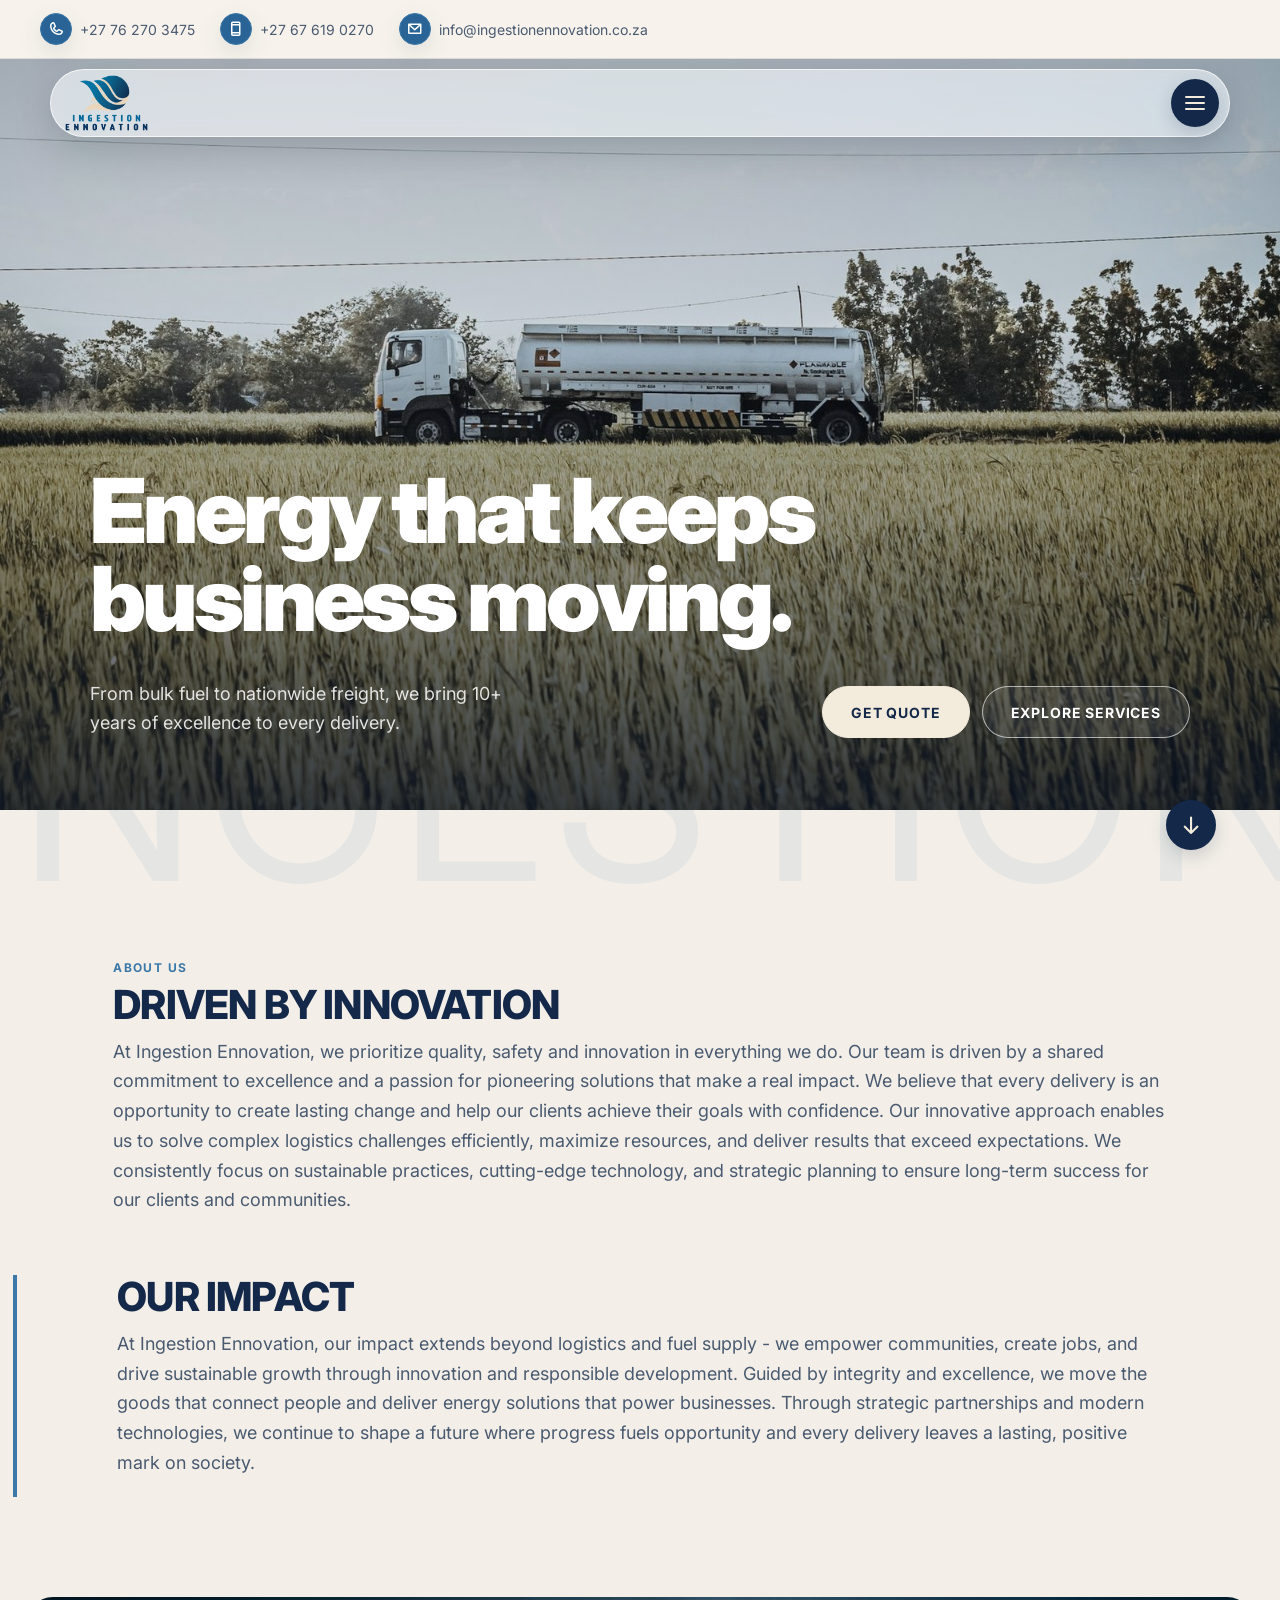
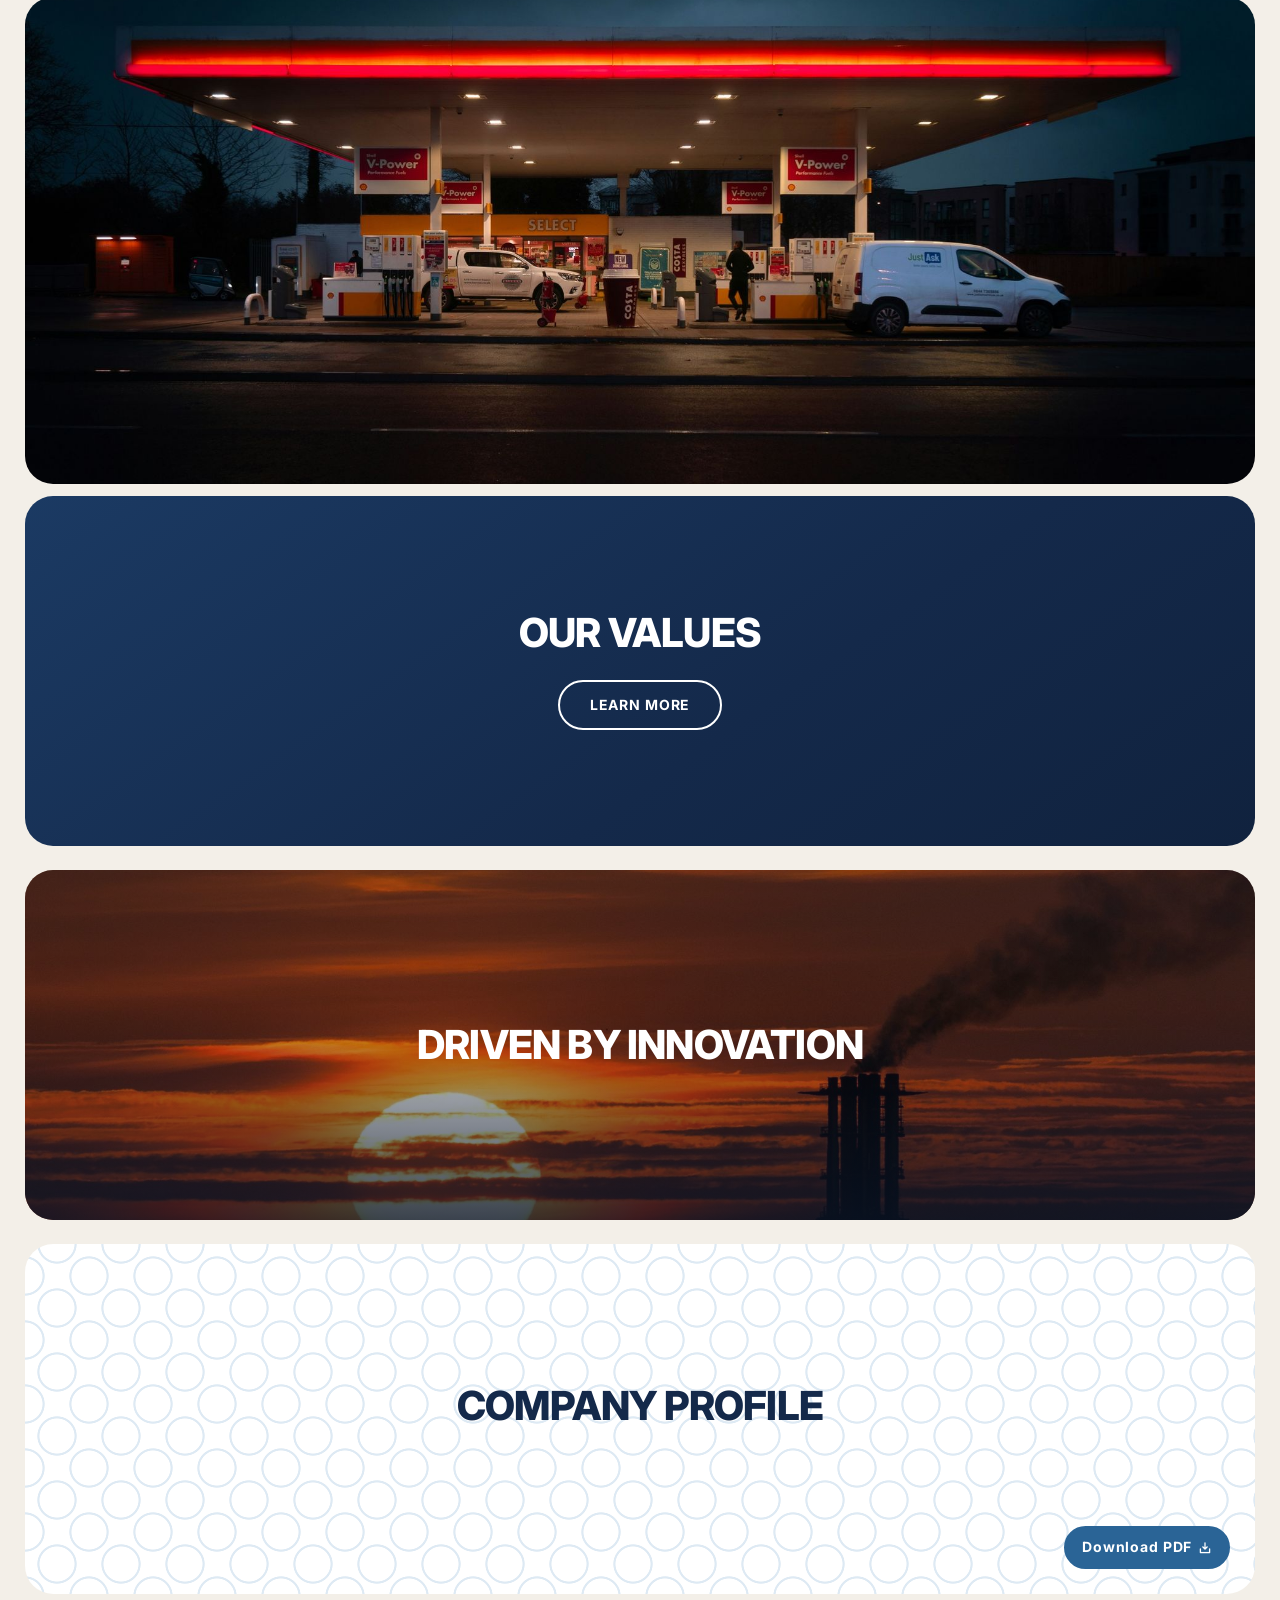
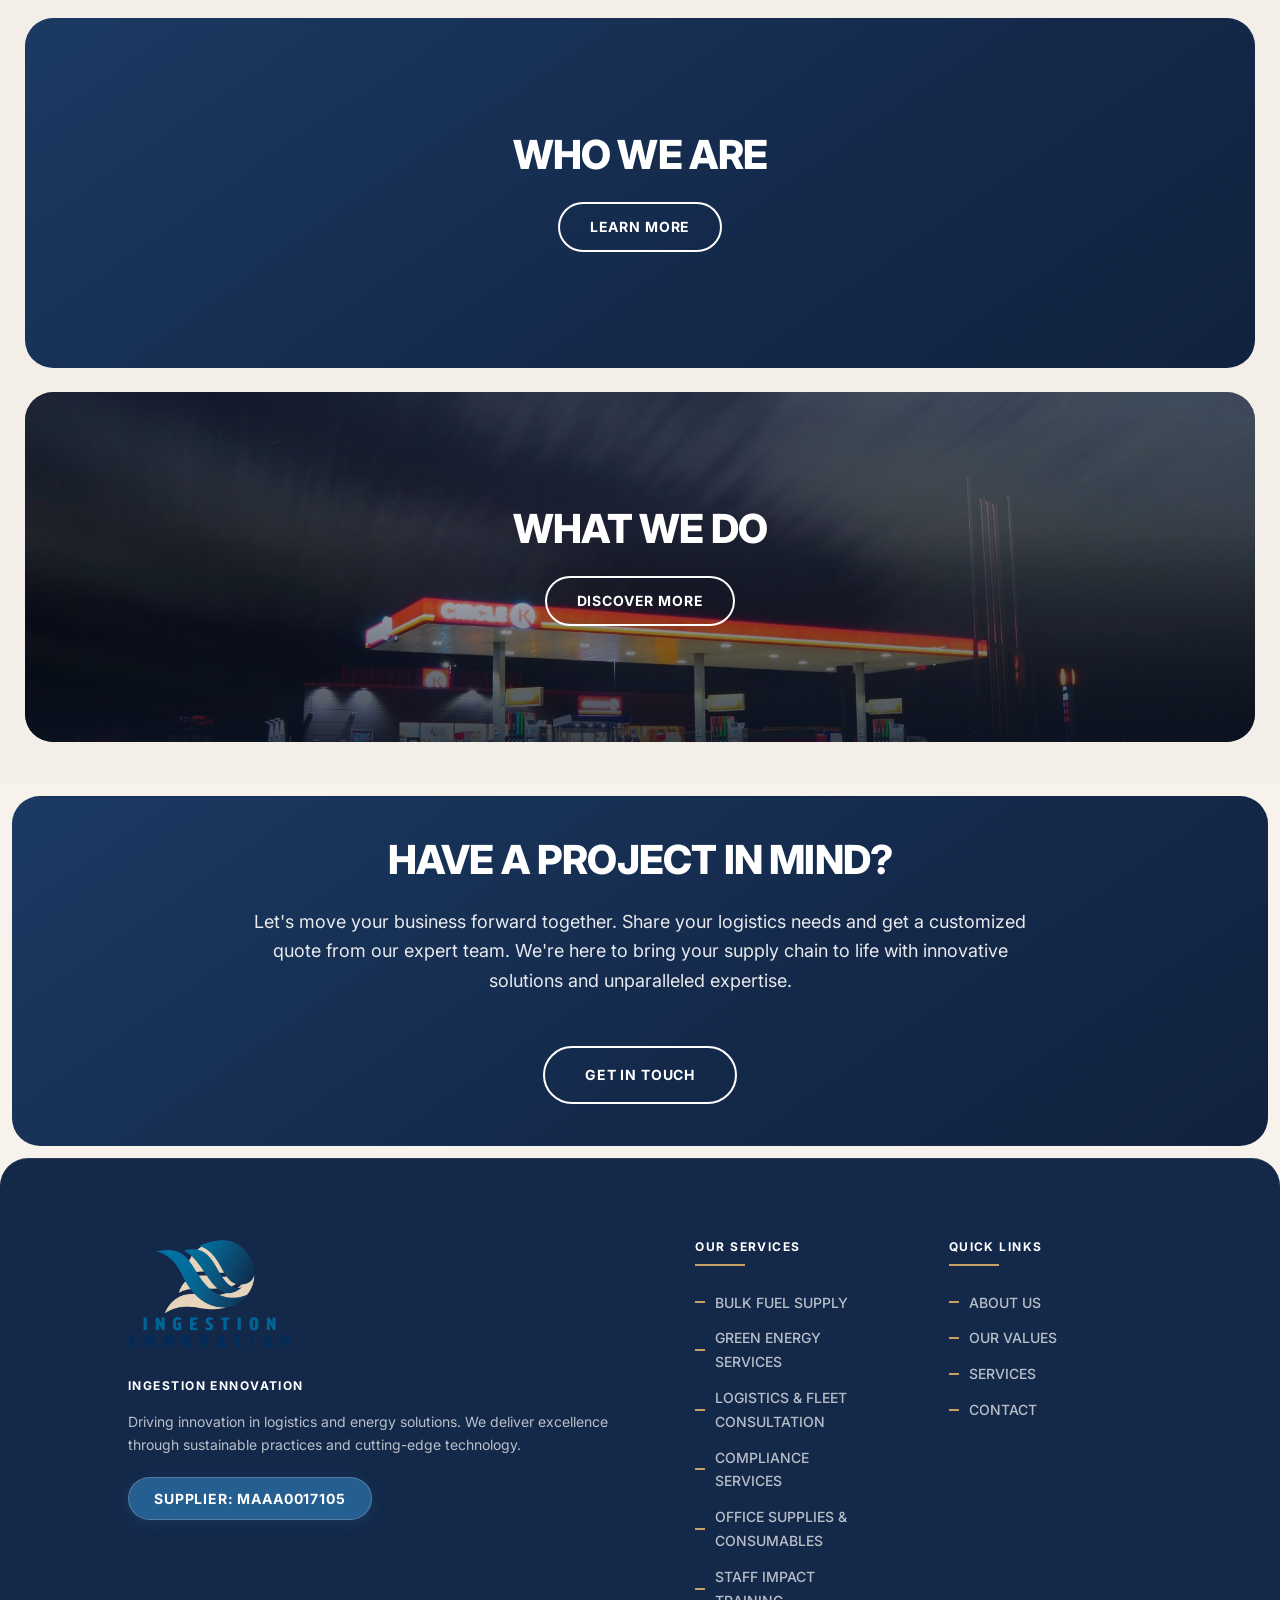
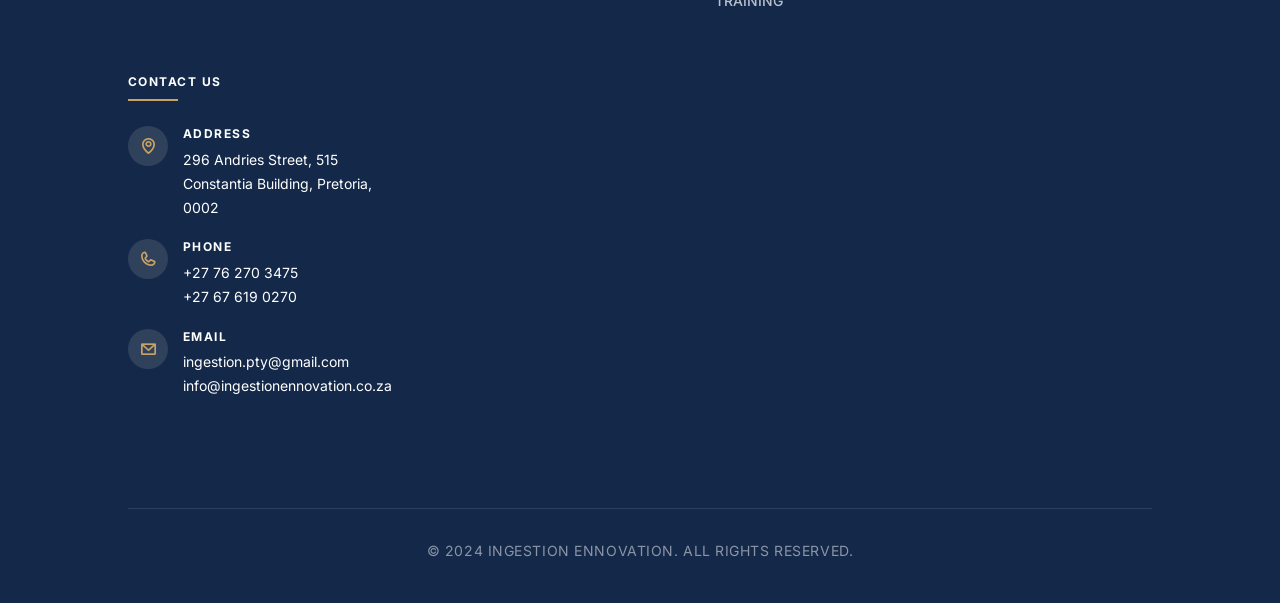
==== commit dd07759a: "White glass header with logo left and navy menu button; hero buttons - Header: logo on the left, men" ====
--- a/index.html
+++ b/index.html
@@ -593,15 +593,13 @@
 </div>
 
 <header>
+    <a href="index.html" class="logo" id="logo" aria-label="Ingestion Ennovation home">
+        <img src="logo.png" alt="Ingestion Ennovation logo">
+    </a>
+
     <div class="menu-icon" id="menuIcon" aria-label="Open menu" role="button" tabindex="0">
         <span></span><span></span><span></span>
     </div>
-
-    <a href="index.html" class="logo" id="logo" aria-label="Ingestion Ennovation home">
-        <img src="logo.png" alt="Ingestion Ennovation logo">
-    </a>
-
-    <a href="mailto:info@ingestionennovation.co.za?subject=Quote Request&body=Hello Ingestion Ennovation, I would like to request a quote for:" class="header-quote">Get Quote</a>
 </header>
 
 <nav class="nav-bar" id="navBar">
@@ -621,12 +619,15 @@
     </div>
 
     <div class="big-typography">
-        <h1>Energy that keeps<br>business moving.</h1>
+        <h1>Energy that keeps<br>business <span class="hero-moving">moving.</span></h1>
         <div class="hero-bottom">
             <p class="hero-paragraph">
                 From bulk fuel to nationwide freight, we bring 10+ years of excellence to every delivery.
             </p>
-            <a href="what-we-do.html" class="hero-link">Explore services</a>
+            <div class="hero-actions">
+                <a href="mailto:info@ingestionennovation.co.za?subject=Quote Request&body=Hello Ingestion Ennovation, I would like to request a quote for:" class="hero-btn hero-btn-primary">Get Quote</a>
+                <a href="what-we-do.html" class="hero-btn hero-btn-ghost">Explore services</a>
+            </div>
         </div>
     </div>
 
--- a/theme.css
+++ b/theme.css
@@ -22,7 +22,7 @@
     letter-spacing: -0.02em !important;
 }
 
-/* --- FLOATING PILL HEADER --- */
+/* --- FLOATING PILL HEADER (white glass) --- */
 header,
 header.white-bg {
     top: 16px;
@@ -31,84 +31,71 @@
     width: calc(100% - 32px);
     max-width: 1180px;
     height: 68px;
-    padding: 0 10px 0 22px;
+    padding: 0 10px 0 14px;
     display: grid;
-    grid-template-columns: auto auto 1fr;
-    column-gap: 16px;
+    grid-template-columns: 1fr auto;
     align-items: center;
     border-radius: var(--pill);
-    background-color: rgba(16, 32, 58, 0.55);
-    backdrop-filter: blur(16px) saturate(160%);
-    -webkit-backdrop-filter: blur(16px) saturate(160%);
-    border: 1px solid rgba(255, 255, 255, 0.14);
-    box-shadow: 0 12px 40px rgba(0, 0, 0, 0.25);
+    background-color: rgba(255, 255, 255, 0.55);
+    backdrop-filter: blur(18px) saturate(180%);
+    -webkit-backdrop-filter: blur(18px) saturate(180%);
+    border: 1px solid rgba(255, 255, 255, 0.7);
+    box-shadow: 0 12px 40px rgba(10, 20, 38, 0.18);
 }
 
 header.white-bg {
-    background-color: rgba(20, 41, 74, 0.94);
-}
-
-.menu-icon {
-    display: block !important;
-    justify-self: start;
-    width: 24px;
-    height: 16px;
-}
-
-.menu-icon span,
-header.white-bg .menu-icon span {
-    background: #fff;
-    height: 2px;
-    border-radius: 2px;
-}
-
-.menu-icon span:nth-child(2) { top: 7px; }
-.menu-icon span:nth-child(3) { top: 14px; }
-.menu-icon.active span:nth-child(1) { top: 7px; }
-.menu-icon.active span:nth-child(3) { top: 7px; }
+    background-color: rgba(255, 255, 255, 0.85);
+}
 
 .logo,
 .logo:visited {
     justify-self: start;
     display: flex;
     align-items: center;
-    gap: 10px;
     text-decoration: none;
     transform: none !important;
 }
 
 .logo img {
-    height: 64px;
+    height: 56px;
     width: auto;
     border-radius: 0;
     filter: none;
 }
 
-.header-quote {
+/* Menu button: same navy circle as the scroll button */
+.menu-icon {
+    display: block !important;
     justify-self: end;
-    display: inline-flex;
-    align-items: center;
+    position: relative;
+    width: 48px;
     height: 48px;
-    padding: 0 26px;
-    border-radius: var(--pill);
+    border-radius: 50%;
+    background: var(--brand-deep);
+    box-shadow: var(--glow);
+    transition: background 0.25s ease, transform 0.25s ease;
+}
+
+.menu-icon:hover { background: var(--brand); }
+
+.menu-icon span,
+header.white-bg .menu-icon span {
+    left: 14px;
+    width: 20px;
+    height: 2px;
+    border-radius: 2px;
     background: var(--cream);
-    color: var(--brand-deep);
-    font-size: 0.85rem;
-    font-weight: 700;
-    letter-spacing: 0.04em;
-    text-decoration: none;
-    transition: background 0.25s ease, transform 0.25s ease;
-}
-
-.header-quote:hover {
-    background: #fff;
-    transform: translateY(-1px);
-}
+}
+
+.menu-icon span:nth-child(1) { top: 17px; }
+.menu-icon span:nth-child(2) { top: 23px; }
+.menu-icon span:nth-child(3) { top: 29px; }
+.menu-icon.active span:nth-child(1) { top: 23px; }
+.menu-icon.active span:nth-child(3) { top: 23px; }
 
 @media (max-width: 600px) {
-    header, header.white-bg { height: 60px; padding: 0 6px 0 18px; top: 12px; width: calc(100% - 24px); }
-    .logo img { height: 56px; }
-    .header-quote { height: 44px; padding: 0 18px; font-size: 0.78rem; }
+    header, header.white-bg { height: 60px; padding: 0 6px 0 12px; top: 12px; width: calc(100% - 24px); }
+    .logo img { height: 48px; }
 }
 
 @media (min-width: 1024px) {
@@ -118,7 +105,8 @@
 /* --- MENU DROPDOWN (opens from the pill) --- */
 .nav-bar {
     top: 94px;
-    left: 16px;
+    left: auto;
+    right: 16px;
     width: min(320px, calc(100% - 32px));
     padding: 8px;
     border-radius: var(--radius);
@@ -129,11 +117,11 @@
 }
 
 @media (min-width: 1024px) {
-    .nav-bar { top: 147px; left: max(16px, calc(50% - 590px)); }
+    .nav-bar { top: 147px; right: max(16px, calc(50% - 590px)); }
 }
 
 @media (max-width: 600px) {
-    .nav-bar { top: 82px; left: 12px; width: calc(100% - 24px); }
+    .nav-bar { top: 82px; right: 12px; width: calc(100% - 24px); }
 }
 
 .nav-bar .nav-link {
@@ -150,7 +138,7 @@
 
 /* --- HOME HERO --- */
 .hero {
-    height: 100vh !important;
+    height: 90vh !important;
     min-height: 620px;
     padding-top: 0;
 }
@@ -166,7 +154,7 @@
         position: absolute;
         left: 0;
         bottom: 0;
-        height: 130% !important;
+        height: 144% !important;
         object-position: 48% bottom !important;
     }
 }
@@ -223,8 +211,6 @@
     align-items: flex-end;
     justify-content: space-between;
     gap: 32px;
-    padding-top: 28px;
-    border-top: 1px solid rgba(255, 255, 255, 0.25);
 }
 
 .hero-paragraph {
@@ -235,20 +221,69 @@
     text-shadow: none;
 }
 
-.hero-link {
+.hero-actions {
+    display: flex;
     flex-shrink: 0;
+    gap: 12px;
+}
+
+.hero-btn {
+    display: inline-flex;
+    align-items: center;
+    justify-content: center;
+    height: 52px;
+    padding: 0 28px;
+    border-radius: var(--pill);
+    font-size: var(--fs-small);
+    font-weight: 700;
+    letter-spacing: 0.06em;
+    text-transform: uppercase;
+    text-decoration: none;
+    white-space: nowrap;
+    transition: background 0.25s ease, color 0.25s ease, border-color 0.25s ease, transform 0.25s ease;
+}
+
+.hero-btn:hover { transform: translateY(-2px); }
+
+.hero-btn-primary {
+    background: var(--cream);
+    color: var(--brand-deep);
+    border: 1px solid var(--cream);
+}
+
+.hero-btn-primary:hover { background: #fff; border-color: #fff; }
+
+.hero-btn-ghost {
     color: #fff;
-    font-size: 0.9rem;
-    font-weight: 700;
-    letter-spacing: 0.04em;
-    text-decoration: none;
-    border-bottom: 2px solid var(--gold);
-    padding-bottom: 4px;
+    border: 1px solid rgba(255, 255, 255, 0.6);
+    background: rgba(255, 255, 255, 0.08);
+    backdrop-filter: blur(8px);
+    -webkit-backdrop-filter: blur(8px);
+}
+
+.hero-btn-ghost:hover { background: rgba(255, 255, 255, 0.18); border-color: #fff; }
+
+/* "moving." keeps moving */
+.hero-moving {
+    display: inline-block;
+    animation: heroMoving 3.2s cubic-bezier(0.65, 0, 0.35, 1) 1.2s infinite;
+}
+
+@keyframes heroMoving {
+    0%, 100% { transform: translateX(0) skewX(0deg); }
+    45% { transform: translateX(0.35em) skewX(-8deg); }
+    60% { transform: translateX(0.35em) skewX(0deg); }
+}
+
+@media (prefers-reduced-motion: reduce) {
+    .hero-moving, .big-typography { animation: none !important; }
 }
 
 @media (max-width: 767px) {
     .big-typography { padding: 0 20px 48px; }
-    .hero-bottom { flex-direction: column; align-items: flex-start; gap: 18px; }
+    .hero-bottom { flex-direction: column; align-items: stretch; gap: 22px; }
+    .hero-actions { width: 100%; }
+    .hero-btn { flex: 1; height: 48px; padding: 0 16px; }
 }
 
 /* --- INNER PAGE HEROES --- */
@@ -449,7 +484,7 @@
 .emergency-item p { font-size: var(--fs-h4) !important; font-weight: 700 !important; }
 
 /* Buttons and links styled as buttons */
-.header-quote, .hero-link, .cta-button-minimal, .submit-button,
+.cta-button-minimal, .submit-button,
 .get-in-touch-button, .supplier-button, #about-page .values-button,
 #about-page .who-we-are-button, #about-page .what-we-do-button,
 #about-page .company-profile-button, .nav-bar .nav-link {
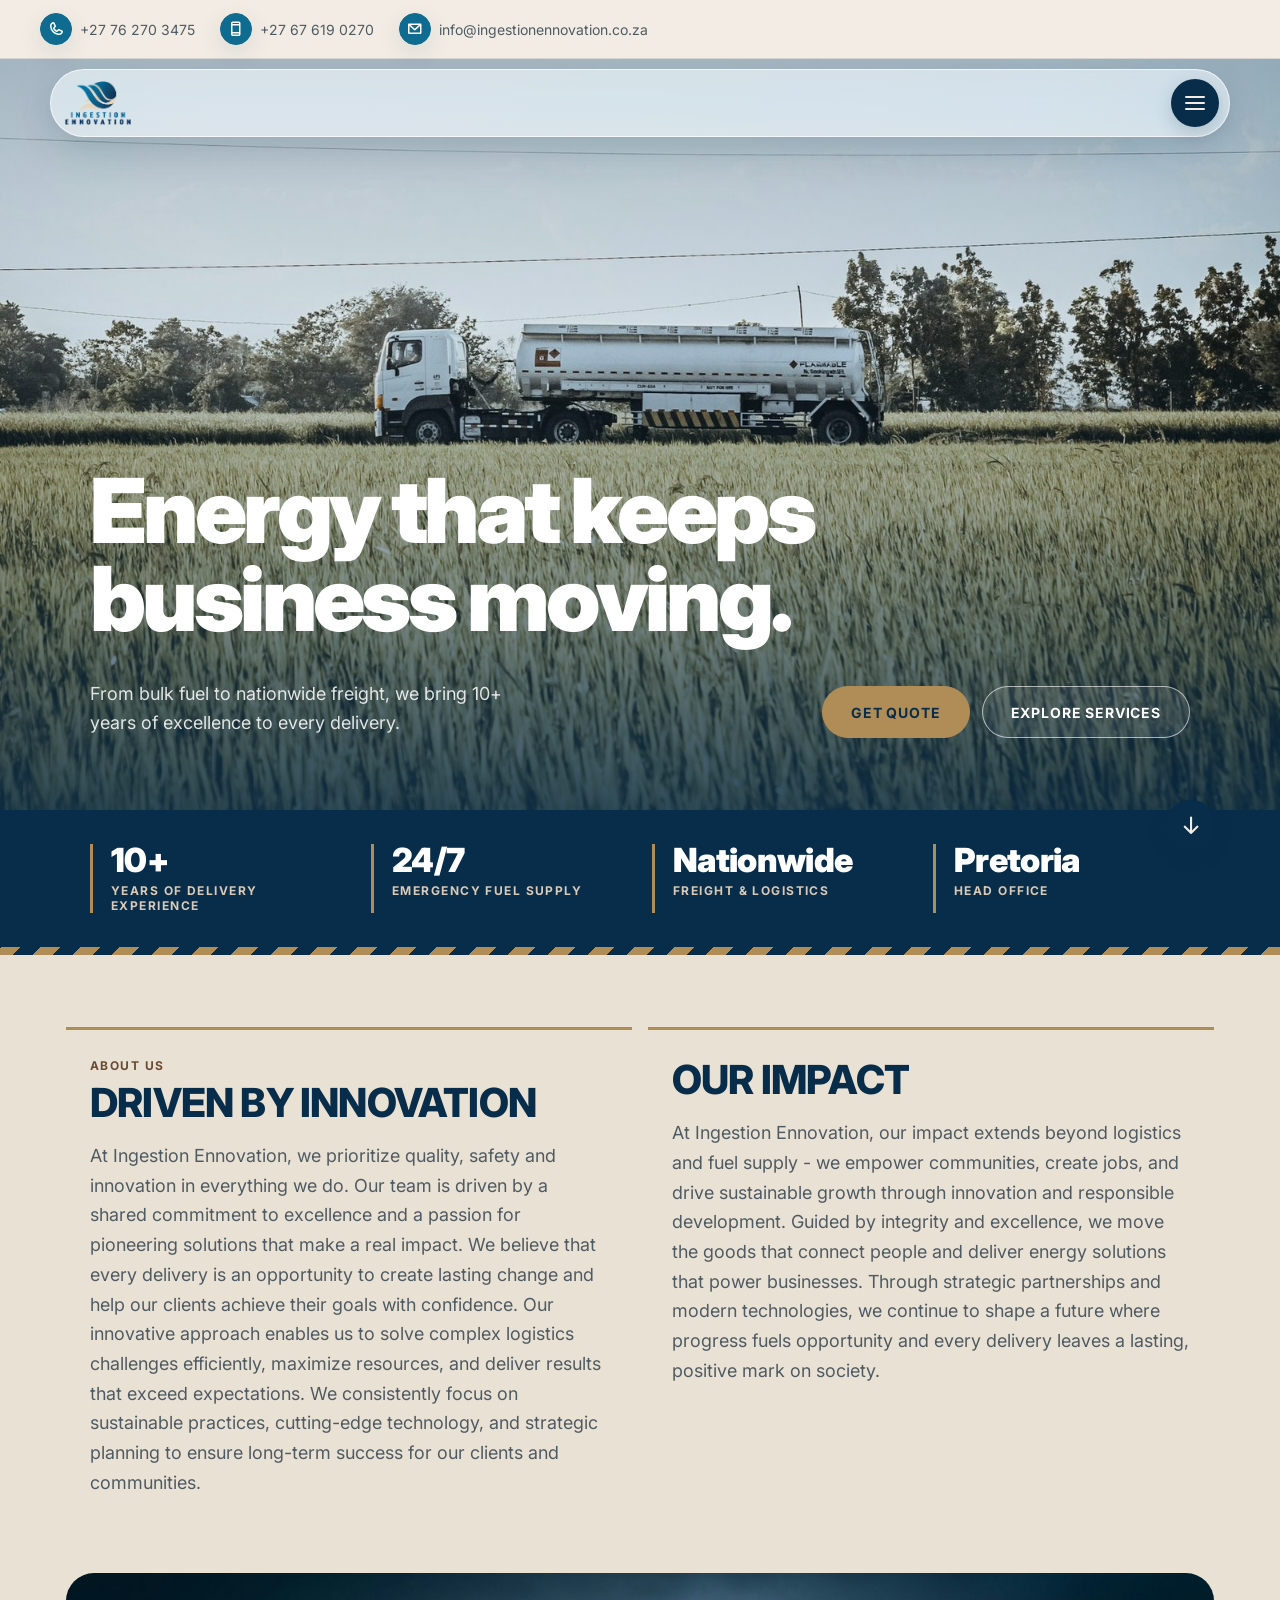
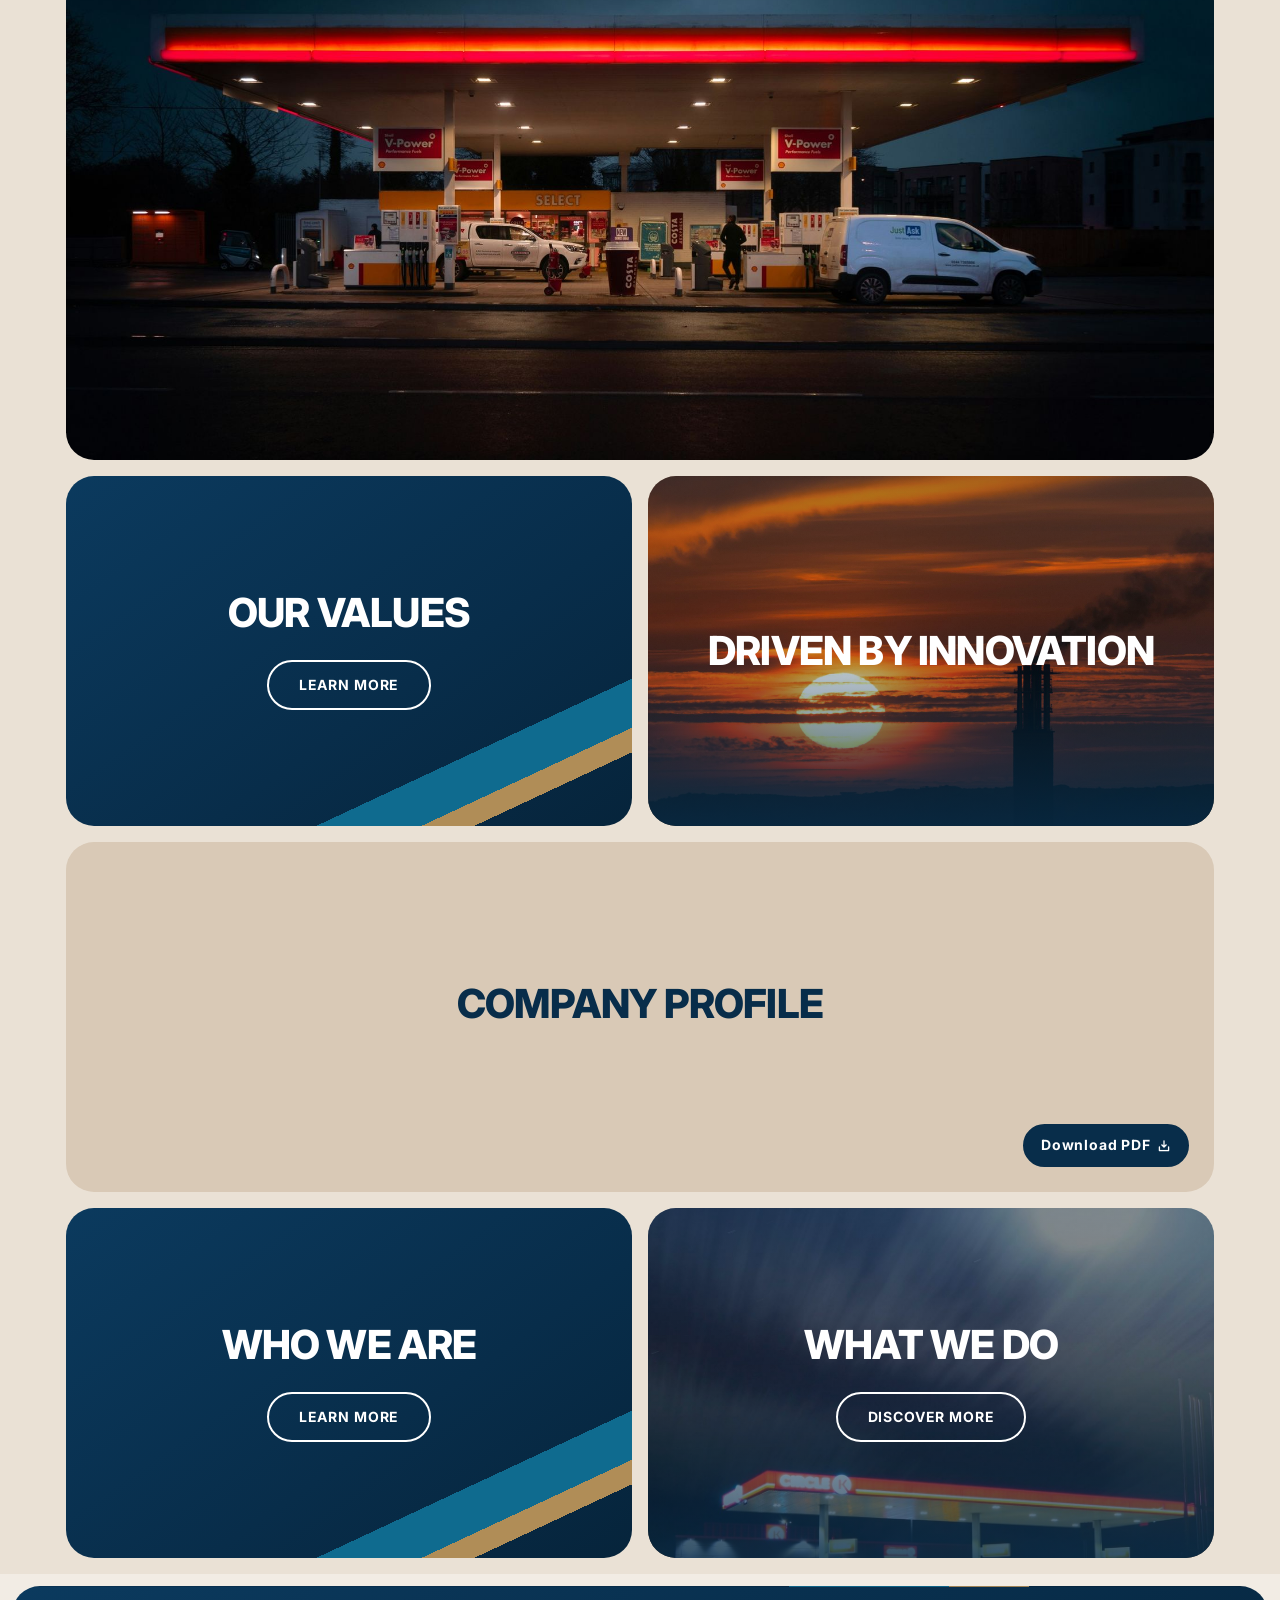
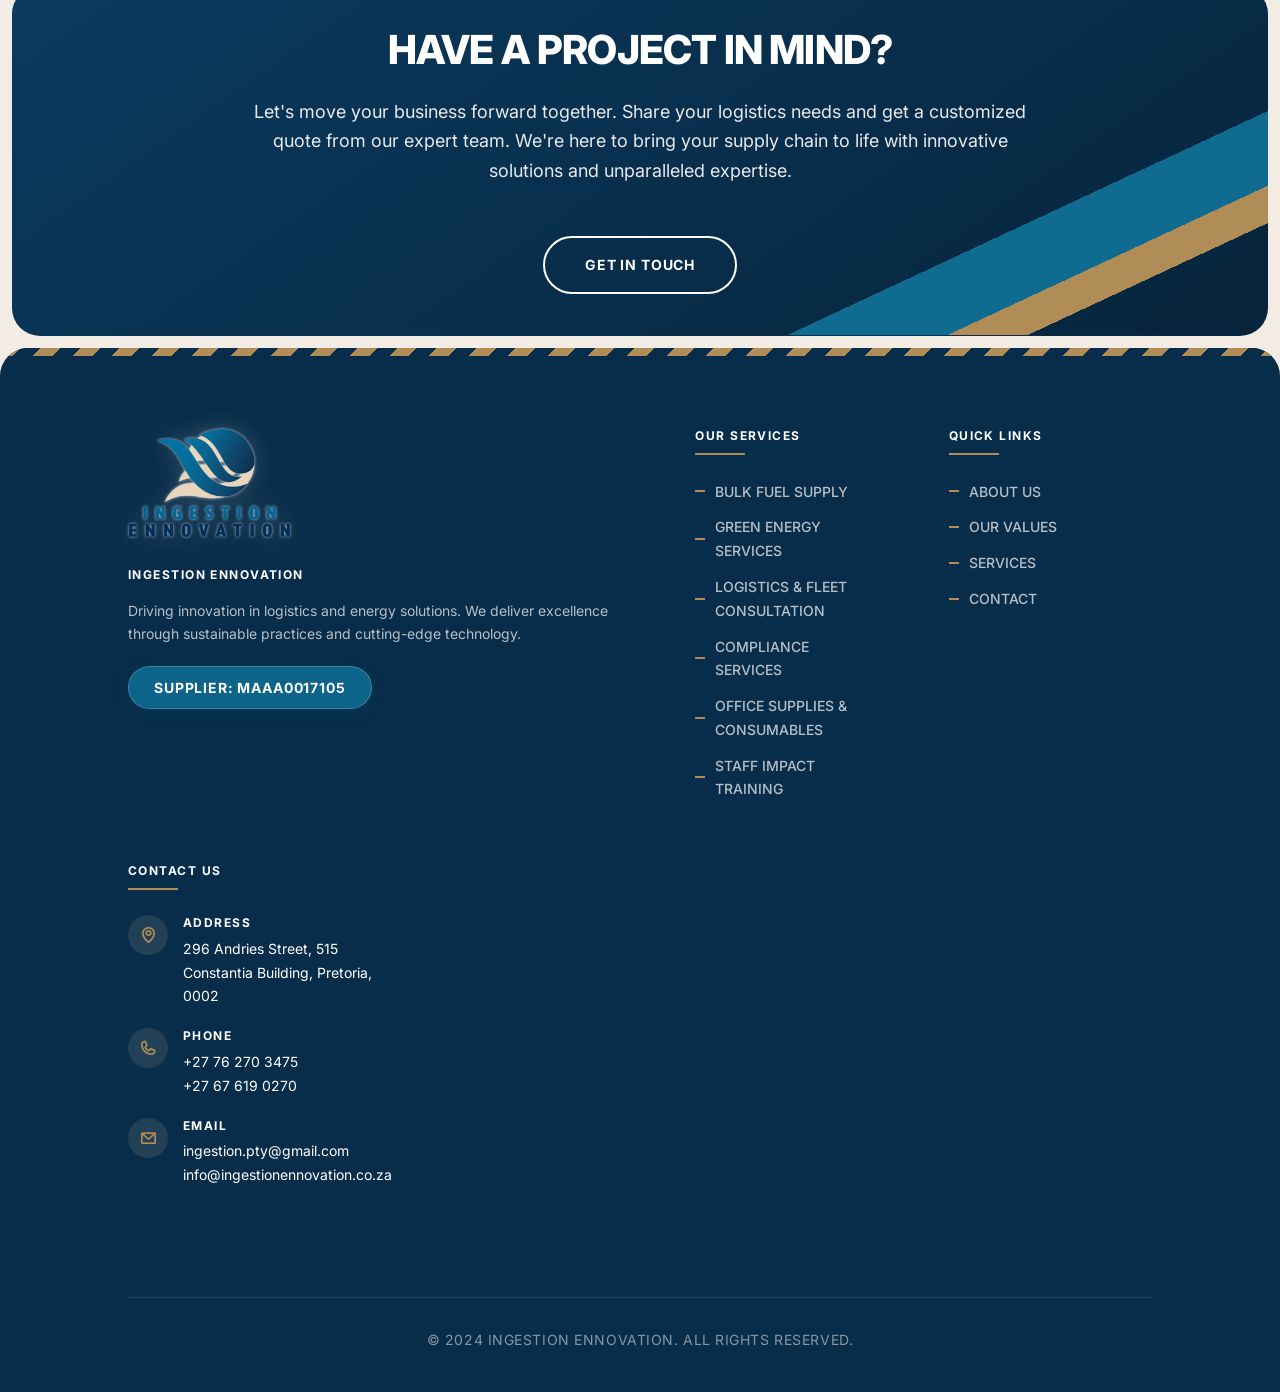
==== commit 413c0a36: "Apply client brand palette and light structural refresh - Brand colours: deep mineral navy, petrol b" ====
--- a/index.html
+++ b/index.html
@@ -167,7 +167,7 @@
     margin-top: 0;
     margin-bottom: 40px;
     box-shadow: var(--glow-soft);
-    border: 1px solid rgba(59, 120, 168, 0.5);
+    border: 1px solid rgba(15, 107, 143, 0.5);
 }
 
 .cta-button:hover {
@@ -312,7 +312,7 @@
     position: absolute; top: -80px; left: 0; width: 100%; height: 100%;
     display: flex; align-items: center; justify-content: center;
     font-family: 'Inter', sans-serif; font-size: 250px;
-    color: rgba(59, 120, 168, 0.07); letter-spacing: 10px; pointer-events: none; z-index: 1;
+    color: rgba(15, 107, 143, 0.07); letter-spacing: 10px; pointer-events: none; z-index: 1;
 }
 
 #about-page .tg-content { width: 100%; padding: 30px 1%; margin: auto; position: relative; z-index: 2; }
@@ -328,9 +328,9 @@
 #about-page .text-content {
     position: relative;
     background: linear-gradient(to bottom,
-        var(--bg-alt) 0%, var(--bg-alt) 20%, rgba(243,239,232,0.98) 30%, rgba(243,239,232,0.95) 40%,
-        rgba(243,239,232,0.90) 50%, rgba(243,239,232,0.80) 60%, rgba(243,239,232,0.65) 70%,
-        rgba(243,239,232,0.45) 80%, rgba(243,239,232,0.25) 90%, rgba(243,239,232,0) 100%);
+        var(--bg-alt) 0%, var(--bg-alt) 20%, rgba(242, 236, 228,0.98) 30%, rgba(242, 236, 228,0.95) 40%,
+        rgba(242, 236, 228,0.90) 50%, rgba(242, 236, 228,0.80) 60%, rgba(242, 236, 228,0.65) 70%,
+        rgba(242, 236, 228,0.45) 80%, rgba(242, 236, 228,0.25) 90%, rgba(242, 236, 228,0) 100%);
     padding-bottom: 150px;
     margin-bottom: -120px;
     z-index: 2;
@@ -364,7 +364,7 @@
     transition: all 0.3s ease; box-shadow: 0 4px 12px rgba(0,0,0,0.15); border: 2px solid var(--cream);
 }
 
-#about-page .play-button:hover { background: var(--cream-bright); transform: scale(1.05); box-shadow: 0 6px 16px rgba(59, 120, 168, 0.15); }
+#about-page .play-button:hover { background: var(--cream-bright); transform: scale(1.05); box-shadow: 0 6px 16px rgba(15, 107, 143, 0.15); }
 
 #about-page .play-icon {
     width: 0; height: 0; border-top: 15px solid transparent; border-bottom: 15px solid transparent;
@@ -418,10 +418,10 @@
 #about-page .company-profile-section {
     width: 100%;
     background:
-        radial-gradient(circle at top, transparent 24%, rgba(31, 111, 178,0.15) 25%, rgba(31, 111, 178,0.15) 27%, transparent 28%),
-        radial-gradient(circle at bottom, transparent 24%, rgba(31, 111, 178,0.15) 25%, rgba(31, 111, 178,0.15) 27%, transparent 28%),
-        radial-gradient(circle at right, transparent 24%, rgba(31, 111, 178,0.15) 25%, rgba(31, 111, 178,0.15) 27%, transparent 28%),
-        radial-gradient(circle at left, transparent 24%, rgba(31, 111, 178,0.15) 25%, rgba(31, 111, 178,0.15) 27%, transparent 28%);
+        radial-gradient(circle at top, transparent 24%, rgba(15, 107, 143,0.15) 25%, rgba(15, 107, 143,0.15) 27%, transparent 28%),
+        radial-gradient(circle at bottom, transparent 24%, rgba(15, 107, 143,0.15) 25%, rgba(15, 107, 143,0.15) 27%, transparent 28%),
+        radial-gradient(circle at right, transparent 24%, rgba(15, 107, 143,0.15) 25%, rgba(15, 107, 143,0.15) 27%, transparent 28%),
+        radial-gradient(circle at left, transparent 24%, rgba(15, 107, 143,0.15) 25%, rgba(15, 107, 143,0.15) 27%, transparent 28%);
     background-size: 4em 4em;
     background-color: var(--surface);
     padding: 60px 20px; margin: 0; position: relative; z-index: 2; height: 300px;
@@ -483,9 +483,9 @@
     #about-page .text-content {
         width: 100%; margin-top: 0;
         background: linear-gradient(to bottom,
-            var(--bg-alt) 0%, var(--bg-alt) 15%, rgba(243,239,232,0.98) 25%, rgba(243,239,232,0.95) 35%,
-            rgba(243,239,232,0.90) 45%, rgba(243,239,232,0.80) 55%, rgba(243,239,232,0.65) 65%,
-            rgba(243,239,232,0.45) 75%, rgba(243,239,232,0.25) 85%, rgba(243,239,232,0) 100%);
+            var(--bg-alt) 0%, var(--bg-alt) 15%, rgba(242, 236, 228,0.98) 25%, rgba(242, 236, 228,0.95) 35%,
+            rgba(242, 236, 228,0.90) 45%, rgba(242, 236, 228,0.80) 55%, rgba(242, 236, 228,0.65) 65%,
+            rgba(242, 236, 228,0.45) 75%, rgba(242, 236, 228,0.25) 85%, rgba(242, 236, 228,0) 100%);
         padding-bottom: 200px; margin-bottom: -150px;
     }
     #about-page .tg-description { font-size: 18px; line-height: 1.8; max-width: 100%; padding: 0 8%; }
@@ -512,9 +512,9 @@
     #about-page .text-content {
         display: flex; flex-direction: column; margin-top: 10px;
         background: linear-gradient(to bottom,
-            var(--bg-alt) 0%, var(--bg-alt) 30%, rgba(243,239,232,0.98) 40%, rgba(243,239,232,0.95) 50%,
-            rgba(243,239,232,0.90) 60%, rgba(243,239,232,0.80) 70%, rgba(243,239,232,0.65) 80%,
-            rgba(243,239,232,0.45) 90%, rgba(243,239,232,0.25) 95%, rgba(243,239,232,0) 100%);
+            var(--bg-alt) 0%, var(--bg-alt) 30%, rgba(242, 236, 228,0.98) 40%, rgba(242, 236, 228,0.95) 50%,
+            rgba(242, 236, 228,0.90) 60%, rgba(242, 236, 228,0.80) 70%, rgba(242, 236, 228,0.65) 80%,
+            rgba(242, 236, 228,0.45) 90%, rgba(242, 236, 228,0.25) 95%, rgba(242, 236, 228,0) 100%);
         padding-bottom: 130px; margin-bottom: -100px;
     }
     #about-page .bg-text { font-size: 90px; top: -30px; }
@@ -635,10 +635,17 @@
 </section>
 
 <!-- ABOUT PAGE SECTION -->
+<!-- KEY FACTS STRIP -->
+<section class="facts-strip" aria-label="Key facts">
+    <div class="facts-inner">
+        <div class="fact"><span class="fact-value">10+</span><span class="fact-label">Years of delivery experience</span></div>
+        <div class="fact"><span class="fact-value">24/7</span><span class="fact-label">Emergency fuel supply</span></div>
+        <div class="fact"><span class="fact-value">Nationwide</span><span class="fact-label">Freight &amp; logistics</span></div>
+        <div class="fact"><span class="fact-value">Pretoria</span><span class="fact-label">Head office</span></div>
+    </div>
+</section>
+
 <div id="about-page">
-    <div style="position: relative; height: 120px; overflow: hidden;">
-        <div class="bg-text">INGESTION</div>
-    </div>
 
     <section class="tg-content">
 
--- a/styles.css
+++ b/styles.css
@@ -4,27 +4,36 @@
             our-values.html, contact-us.html
    ========================================================================== */
 
-/* --- THEME TOKENS (matched to the company profile: warm cream, navy, steel blue, gold) --- */
+/* --- THEME TOKENS (client brand palette) ---
+   Deep Mineral Navy #082D4A · Petrol Blue #0F6B8F · Earth Brown #6B4A32
+   Warm Stone #D9C9B6 · Brass Accent #B08D57 */
 :root {
-    --bg: #f7f3ec;
-    --bg-alt: #f3efe8;
-    --surface: #ffffff;
-    --surface-2: #fbf8f3;
-    --brand: #2a6496;
-    --brand-bright: #3b78a8;
-    --brand-deep: #14294a;
-    --navy-2: #1b3a63;
-    --gold: #c8a165;
-    --cream: #f3ebdc;
-    --cream-bright: #fbf6ec;
-    --text: #14294a;
-    --text-muted: #4a5a70;
-    --line: rgba(20, 41, 74, 0.12);
-    --glow: 0 6px 18px rgba(20, 41, 74, 0.18);
-    --glow-soft: 0 8px 24px rgba(20, 41, 74, 0.1);
+    --navy: #082D4A;
+    --petrol: #0F6B8F;
+    --brown: #6B4A32;
+    --stone: #D9C9B6;
+    --brass: #B08D57;
+
+    --bg: #F2ECE4;
+    --bg-alt: #EAE1D5;
+    --surface: #FBF8F4;
+    --surface-2: #F6F1EA;
+    --brand: var(--petrol);
+    --brand-bright: var(--petrol);
+    --brand-deep: var(--navy);
+    --navy-2: #0B3A5E;
+    --gold: var(--brass);
+    --cream: #F2ECE4;
+    --cream-bright: #FBF8F4;
+    --text: var(--navy);
+    --text-muted: #4F5B63;
+    --line: rgba(8, 45, 74, 0.12);
+    --glow: 0 6px 18px rgba(8, 45, 74, 0.18);
+    --glow-soft: 0 8px 24px rgba(8, 45, 74, 0.1);
     --glow-text: 0 2px 14px rgba(0, 0, 0, 0.35);
-    --overlay: linear-gradient(180deg, rgba(10, 20, 38, 0.35) 0%, rgba(10, 20, 38, 0.15) 40%, rgba(10, 20, 38, 0.8) 100%);
-    --panel: linear-gradient(145deg, #1b3a63 0%, #14294a 60%, #10223e 100%);
+    --overlay: linear-gradient(180deg, rgba(8, 45, 74, 0.35) 0%, rgba(8, 45, 74, 0.1) 40%, rgba(8, 45, 74, 0.82) 100%);
+    --panel: linear-gradient(145deg, #0B3A5E 0%, #082D4A 60%, #06243B 100%);
+    --hazard: repeating-linear-gradient(-45deg, var(--brass) 0 14px, var(--navy) 14px 28px);
 }
 
 /* --- GENERAL RESET --- */
@@ -123,7 +132,7 @@
 }
 
 .social-links a:hover .social-icon-circle {
-    background: rgba(33, 150, 243, 0.2);
+    background: rgba(15, 107, 143, 0.2);
     transform: scale(1.1);
 }
 
@@ -140,7 +149,7 @@
     height: 95px;
     backdrop-filter: blur(12px) saturate(180%);
     -webkit-backdrop-filter: blur(12px) saturate(180%);
-    background-color: rgba(20, 41, 74, 0.25);
+    background-color: rgba(8, 45, 74, 0.25);
     border-bottom: 1px solid var(--line);
     box-shadow: 0 4px 20px rgba(0, 0, 0, 0.05);
     display: flex;
@@ -152,10 +161,10 @@
 }
 
 header.white-bg {
-    background-color: rgba(247, 243, 236, 0.97);
+    background-color: rgba(242, 236, 228, 0.97);
     backdrop-filter: none;
     -webkit-backdrop-filter: none;
-    box-shadow: 0 4px 20px rgba(20, 41, 74, 0.12);
+    box-shadow: 0 4px 20px rgba(8, 45, 74, 0.12);
     border-bottom: 3px solid var(--brand-deep);
 }
 
@@ -208,7 +217,7 @@
     width: 100%;
     backdrop-filter: blur(15px) saturate(200%);
     -webkit-backdrop-filter: blur(15px) saturate(200%);
-    background-color: rgba(247, 243, 236, 0.98);
+    background-color: rgba(242, 236, 228, 0.98);
     border-bottom: 5px solid var(--brand);
     z-index: 999;
     display: none;
@@ -235,7 +244,7 @@
 }
 
 .nav-item.collapsible {
-    border-bottom: 1px solid rgba(59, 120, 168, 0.15);
+    border-bottom: 1px solid rgba(15, 107, 143, 0.15);
 }
 
 .nav-link {
@@ -275,8 +284,8 @@
     display: none;
     backdrop-filter: blur(15px) saturate(200%);
     -webkit-backdrop-filter: blur(15px) saturate(200%);
-    background-color: rgba(247, 243, 236, 0.98);
-    border-top: 1px solid rgba(59, 120, 168, 0.15);
+    background-color: rgba(242, 236, 228, 0.98);
+    border-top: 1px solid rgba(15, 107, 143, 0.15);
     z-index: 1001;
     width: 100%;
 }
@@ -294,7 +303,7 @@
 
 .nav-content li {
     padding: 8px 20px;
-    border-bottom: 1px solid rgba(59, 120, 168, 0.15);
+    border-bottom: 1px solid rgba(15, 107, 143, 0.15);
     text-align: left;
 }
 
@@ -376,7 +385,7 @@
     left: 0;
     backdrop-filter: blur(15px) saturate(200%);
     -webkit-backdrop-filter: blur(15px) saturate(200%);
-    background-color: rgba(20, 41, 74, 0.97);
+    background-color: rgba(8, 45, 74, 0.97);
     box-shadow: var(--glow-soft);
     min-width: 200px;
     z-index: 1001;
@@ -637,13 +646,13 @@
     transition: all 0.3s ease;
     backdrop-filter: blur(10px) saturate(180%);
     -webkit-backdrop-filter: blur(10px) saturate(180%);
-    background-color: rgba(42, 100, 150, 0.9);
+    background-color: rgba(15, 107, 143, 0.9);
     border: 1px solid rgba(255, 255, 255, 0.2);
-    box-shadow: 0 4px 15px rgba(59, 120, 168, 0.15);
+    box-shadow: 0 4px 15px rgba(15, 107, 143, 0.15);
 }
 
 .supplier-button:hover {
-    background-color: rgba(59, 120, 168, 1);
+    background-color: rgba(15, 107, 143, 1);
     transform: translateY(-2px);
     box-shadow: 0 6px 20px rgba(0, 0, 0, 0.3);
 }
@@ -755,7 +764,7 @@
 .contact-icon-footer {
     width: 40px;
     height: 40px;
-    background: rgba(243, 235, 220, 0.12);
+    background: rgba(217, 201, 182, 0.12);
     border-radius: 50%;
     display: flex;
     align-items: center;
@@ -851,7 +860,7 @@
 .service-card:hover, .process-step:hover, .industry-item:hover, .benefit-item:hover,
 .leader-card:hover, .approach-item:hover, .mission-item:hover, .faq-item:hover,
 .response-item:hover, .commitment-item-minimal:hover {
-    border-color: rgba(59, 120, 168, 0.5);
+    border-color: rgba(15, 107, 143, 0.5);
     box-shadow: var(--glow-soft), 0 10px 30px rgba(0, 0, 0, 0.35);
 }
 
--- a/theme.css
+++ b/theme.css
@@ -40,7 +40,7 @@
     backdrop-filter: blur(18px) saturate(180%);
     -webkit-backdrop-filter: blur(18px) saturate(180%);
     border: 1px solid rgba(255, 255, 255, 0.7);
-    box-shadow: 0 12px 40px rgba(10, 20, 38, 0.18);
+    box-shadow: 0 12px 40px rgba(8, 45, 74, 0.18);
 }
 
 header.white-bg {
@@ -57,7 +57,7 @@
 }
 
 .logo img {
-    height: 56px;
+    height: 44.5px;
     width: auto;
     border-radius: 0;
     filter: none;
@@ -95,7 +95,7 @@
 
 @media (max-width: 600px) {
     header, header.white-bg { height: 60px; padding: 0 6px 0 12px; top: 12px; width: calc(100% - 24px); }
-    .logo img { height: 48px; }
+    .logo img { height: 44.5px; }
 }
 
 @media (min-width: 1024px) {
@@ -112,8 +112,8 @@
     border-radius: var(--radius);
     border: 1px solid var(--line);
     border-bottom: 1px solid var(--line);
-    background-color: rgba(251, 248, 243, 0.98);
-    box-shadow: 0 20px 50px rgba(10, 20, 38, 0.25);
+    background-color: rgba(251, 248, 244, 0.98);
+    box-shadow: 0 20px 50px rgba(8, 45, 74, 0.25);
 }
 
 @media (min-width: 1024px) {
@@ -133,7 +133,7 @@
     color: var(--text);
 }
 
-.nav-bar .nav-link:hover { background: rgba(20, 41, 74, 0.06); }
+.nav-bar .nav-link:hover { background: rgba(8, 45, 74, 0.06); }
 .nav-bar .nav-link.current { background: var(--brand-deep); color: var(--cream); }
 
 /* --- HOME HERO --- */
@@ -360,7 +360,12 @@
 }
 
 .footer { border-radius: var(--radius-lg) var(--radius-lg) 0 0; }
-.footer-logo img { height: 110px; width: auto; border-radius: 0; filter: none; }
+.footer-logo img {
+    height: 110px;
+    width: auto;
+    /* soft light halo so the dark wordmark reads on navy, no panel */
+    filter: drop-shadow(0 0 1.5px rgba(255, 255, 255, 0.7)) drop-shadow(0 0 12px rgba(255, 255, 255, 0.18));
+}
 
 .scroll-down { border-radius: 50%; }
 
@@ -504,3 +509,241 @@
 @media (max-width: 768px) {
     :root { --fs-lead: 1.0625rem; }
 }
+
+/* ==========================================================================
+   BRAND LAYER — client palette + light construction / bulk-fuel structure
+   ========================================================================== */
+
+/* --- Primary button is brass --- */
+.hero-btn-primary,
+.cta-button-minimal,
+.submit-button {
+    background: var(--brass) !important;
+    border-color: var(--brass) !important;
+    color: var(--navy) !important;
+}
+
+.hero-btn-primary:hover,
+.cta-button-minimal:hover,
+.submit-button:hover {
+    background: #C29E66 !important;
+    border-color: #C29E66 !important;
+}
+
+/* Small labels in earth brown */
+#about-page .tg-subtitle,
+.contact-detail-text h4 {
+    color: var(--brown) !important;
+}
+
+/* --- Home: key facts strip under the hero --- */
+.facts-strip {
+    position: relative;
+    z-index: 2;
+    background: var(--navy);
+    color: var(--cream);
+}
+
+.facts-strip::after {
+    content: '';
+    display: block;
+    height: 8px;
+    background: var(--hazard);
+}
+
+.facts-inner {
+    max-width: 1180px;
+    margin: 0 auto;
+    padding: 34px 40px;
+    display: grid;
+    grid-template-columns: repeat(4, 1fr);
+    gap: 24px;
+}
+
+.fact {
+    display: flex;
+    flex-direction: column;
+    gap: 6px;
+    padding-left: 18px;
+    border-left: 3px solid var(--brass);
+}
+
+.fact-value {
+    font-size: clamp(1.5rem, 2.6vw, 2.1rem);
+    font-weight: 900;
+    letter-spacing: -0.02em;
+    line-height: 1;
+    color: #fff;
+}
+
+.fact-label {
+    font-size: var(--fs-label);
+    font-weight: 700;
+    letter-spacing: 0.12em;
+    text-transform: uppercase;
+    color: var(--stone);
+}
+
+@media (max-width: 767px) {
+    .facts-inner { grid-template-columns: 1fr 1fr; padding: 28px 20px; gap: 22px 16px; }
+}
+
+/* --- Home: about as two columns, then a bento grid of tiles --- */
+#about-page .tg-content {
+    display: grid !important;
+    grid-template-columns: 1fr 1fr;
+    gap: 16px;
+    max-width: 1180px;
+    margin: 0 auto;
+    padding: 72px 16px 16px !important;
+}
+
+#about-page .tg-content > * {
+    width: auto !important;
+    margin: 0 !important;
+}
+
+#about-page .text-content,
+#about-page .tg-impact {
+    padding: 0 24px 40px !important;
+    border-left: none !important;
+    border-top: 3px solid var(--brass);
+    padding-top: 28px !important;
+}
+
+#about-page .tg-subtitle, #about-page .tg-title,
+#about-page .tg-description, #about-page .tg-impact-title,
+#about-page .tg-impact-text {
+    padding: 0 !important;
+}
+
+#about-page .tg-title,
+#about-page .tg-impact-title {
+    margin-bottom: 16px !important;
+}
+
+#about-page .construction-image-section { grid-column: 1 / -1; padding: 0 !important; }
+#about-page .company-profile-section { grid-column: 1 / -1; }
+
+@media (max-width: 768px) {
+    #about-page .tg-content { grid-template-columns: 1fr; padding-top: 48px !important; }
+    #about-page .text-content, #about-page .tg-impact { padding: 24px 8px 24px !important; }
+}
+
+/* --- Brand diagonal (from the logo sheet) on navy panels --- */
+.have-project-section,
+.cta-section-minimal,
+#about-page .values-section,
+#about-page .who-we-are-section,
+.emergency-section,
+.commitment-section-minimal,
+.contact-form-section,
+.service-detail-section-blue,
+.about-section-blue,
+.vision-item,
+.value-item-blue,
+.map-placeholder {
+    background:
+        linear-gradient(155deg, transparent 0 76%, var(--petrol) 76% 84%, var(--brass) 84% 88%, transparent 88%),
+        var(--panel) !important;
+}
+
+/* --- Inner page heroes: title bottom-left like the home page --- */
+.about-hero, .services-hero, .values-hero, .contact-hero {
+    align-items: flex-end !important;
+    justify-content: center !important;
+    height: 80vh !important;
+    min-height: 560px;
+}
+
+.about-hero-content, .services-hero-content,
+.values-hero-content, .contact-hero-content {
+    width: 100%;
+    max-width: 1180px !important;
+    padding: 0 40px 72px !important;
+    text-align: left !important;
+}
+
+.about-hero-content::before, .services-hero-content::before,
+.values-hero-content::before, .contact-hero-content::before {
+    content: 'Ingestion Ennovation';
+    display: inline-block;
+    margin-bottom: 18px;
+    padding-left: 14px;
+    border-left: 3px solid var(--brass);
+    font-family: 'Inter', sans-serif;
+    font-size: var(--fs-label);
+    font-weight: 700;
+    letter-spacing: 0.16em;
+    text-transform: uppercase;
+    color: var(--stone);
+}
+
+.about-hero-content p, .services-hero-content p,
+.values-hero-content p, .contact-hero-content p {
+    max-width: 620px;
+    margin-bottom: 0 !important;
+    text-shadow: none !important;
+}
+
+@media (max-width: 767px) {
+    .about-hero-content, .services-hero-content,
+    .values-hero-content, .contact-hero-content { padding: 0 20px 48px !important; }
+}
+
+/* --- Section headers left-aligned with a brass rule --- */
+.section-header {
+    text-align: left !important;
+    max-width: 760px;
+}
+
+.section-header p { margin: 0 !important; }
+.section-header h2::after { margin: 14px 0 0 !important; background: var(--brass) !important; }
+
+/* --- Cards: brass top edge, left-aligned service cards --- */
+.service-card, .benefit-item, .leader-card, .response-item,
+.faq-item, .industry-item, .process-step {
+    border-top: 3px solid var(--brass) !important;
+}
+
+.service-card {
+    align-items: flex-start !important;
+    text-align: left !important;
+}
+
+/* --- Footer: hazard stripe on top --- */
+.footer {
+    border-top: none !important;
+    overflow: hidden;
+}
+
+.footer::before {
+    content: '';
+    position: absolute;
+    top: 0;
+    left: 0;
+    right: 0;
+    height: 8px;
+    background: var(--hazard);
+}
+
+/* Station sits below the heading in the narrower tile */
+#about-page .what-we-do-section {
+    background-size: 165% auto !important;
+    background-position: center 0% !important;
+}
+
+/* Company profile tile in warm stone */
+#about-page .company-profile-section {
+    background: var(--stone) !important;
+}
+
+#about-page .company-profile-button {
+    background: var(--navy) !important;
+    border-color: var(--navy) !important;
+}
+
+.service-detail-section-blue h3,
+.service-detail-section-white h3 {
+    text-align: left !important;
+}
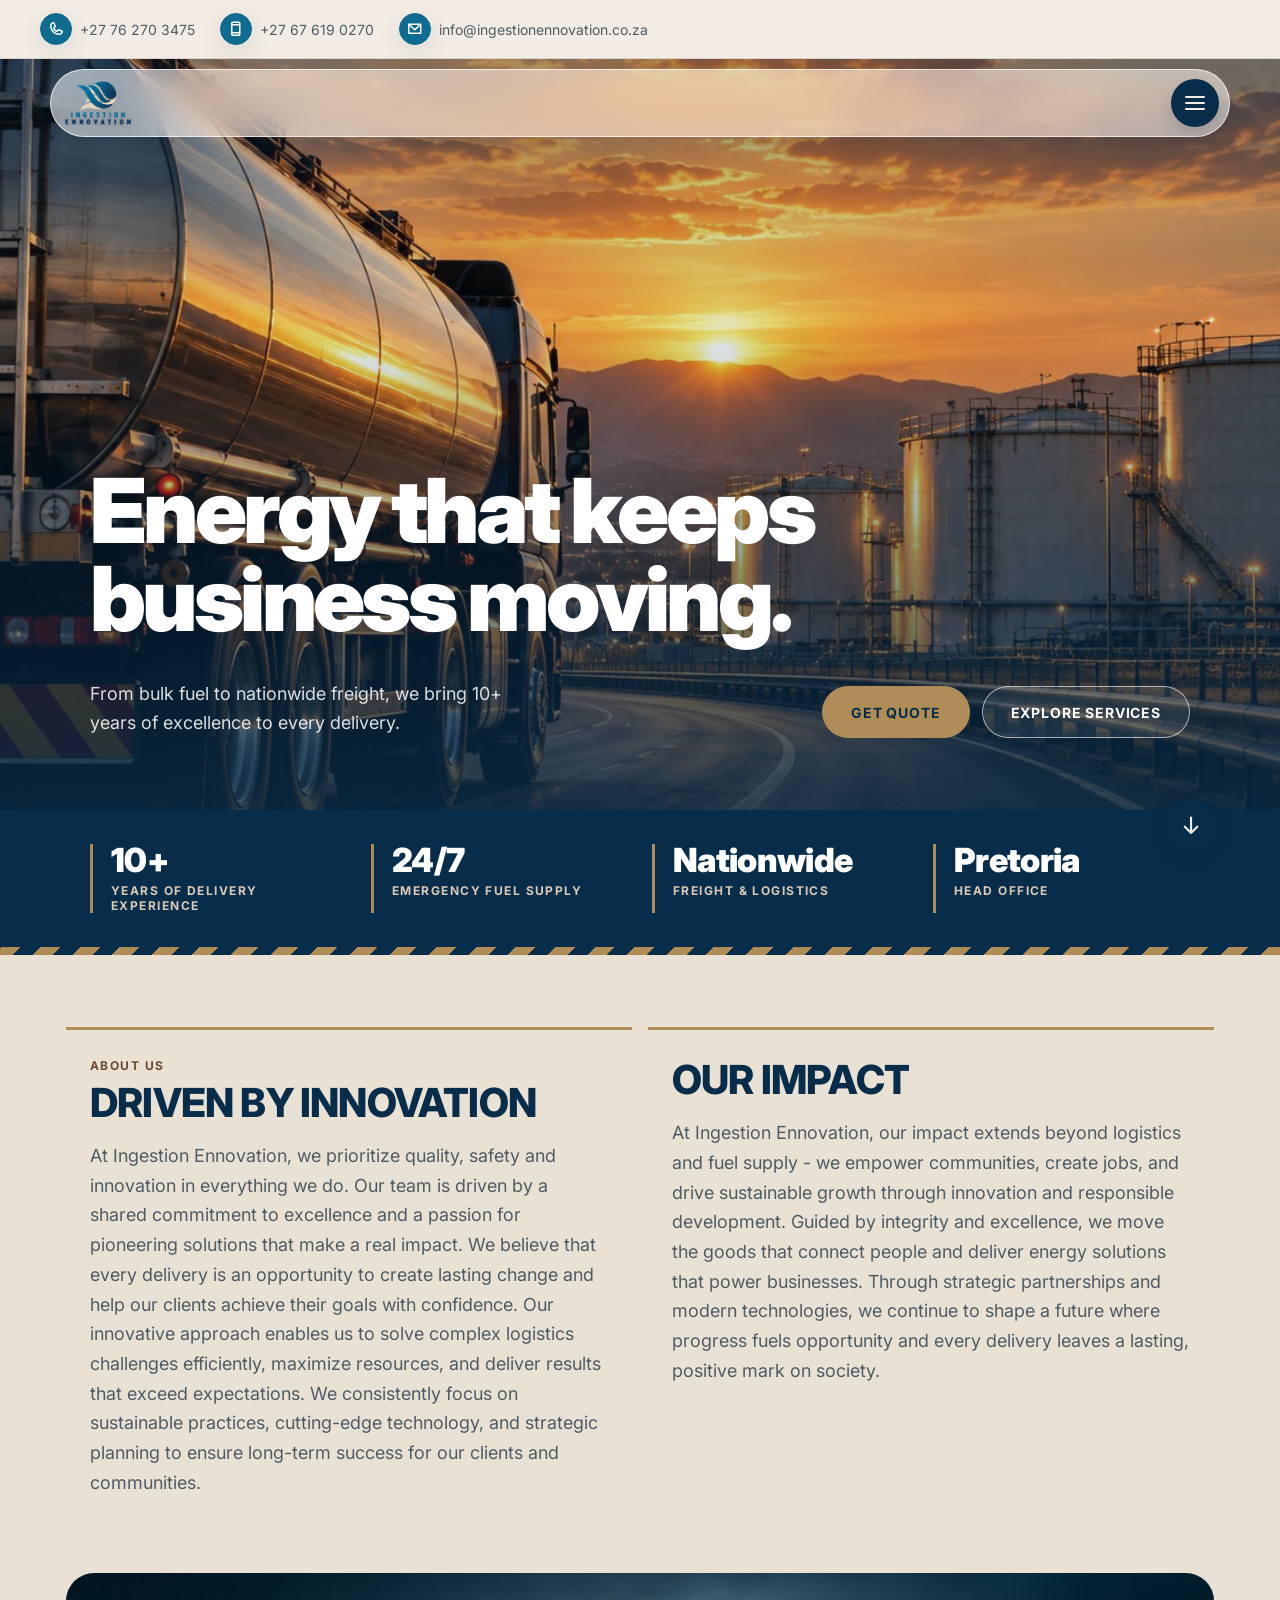
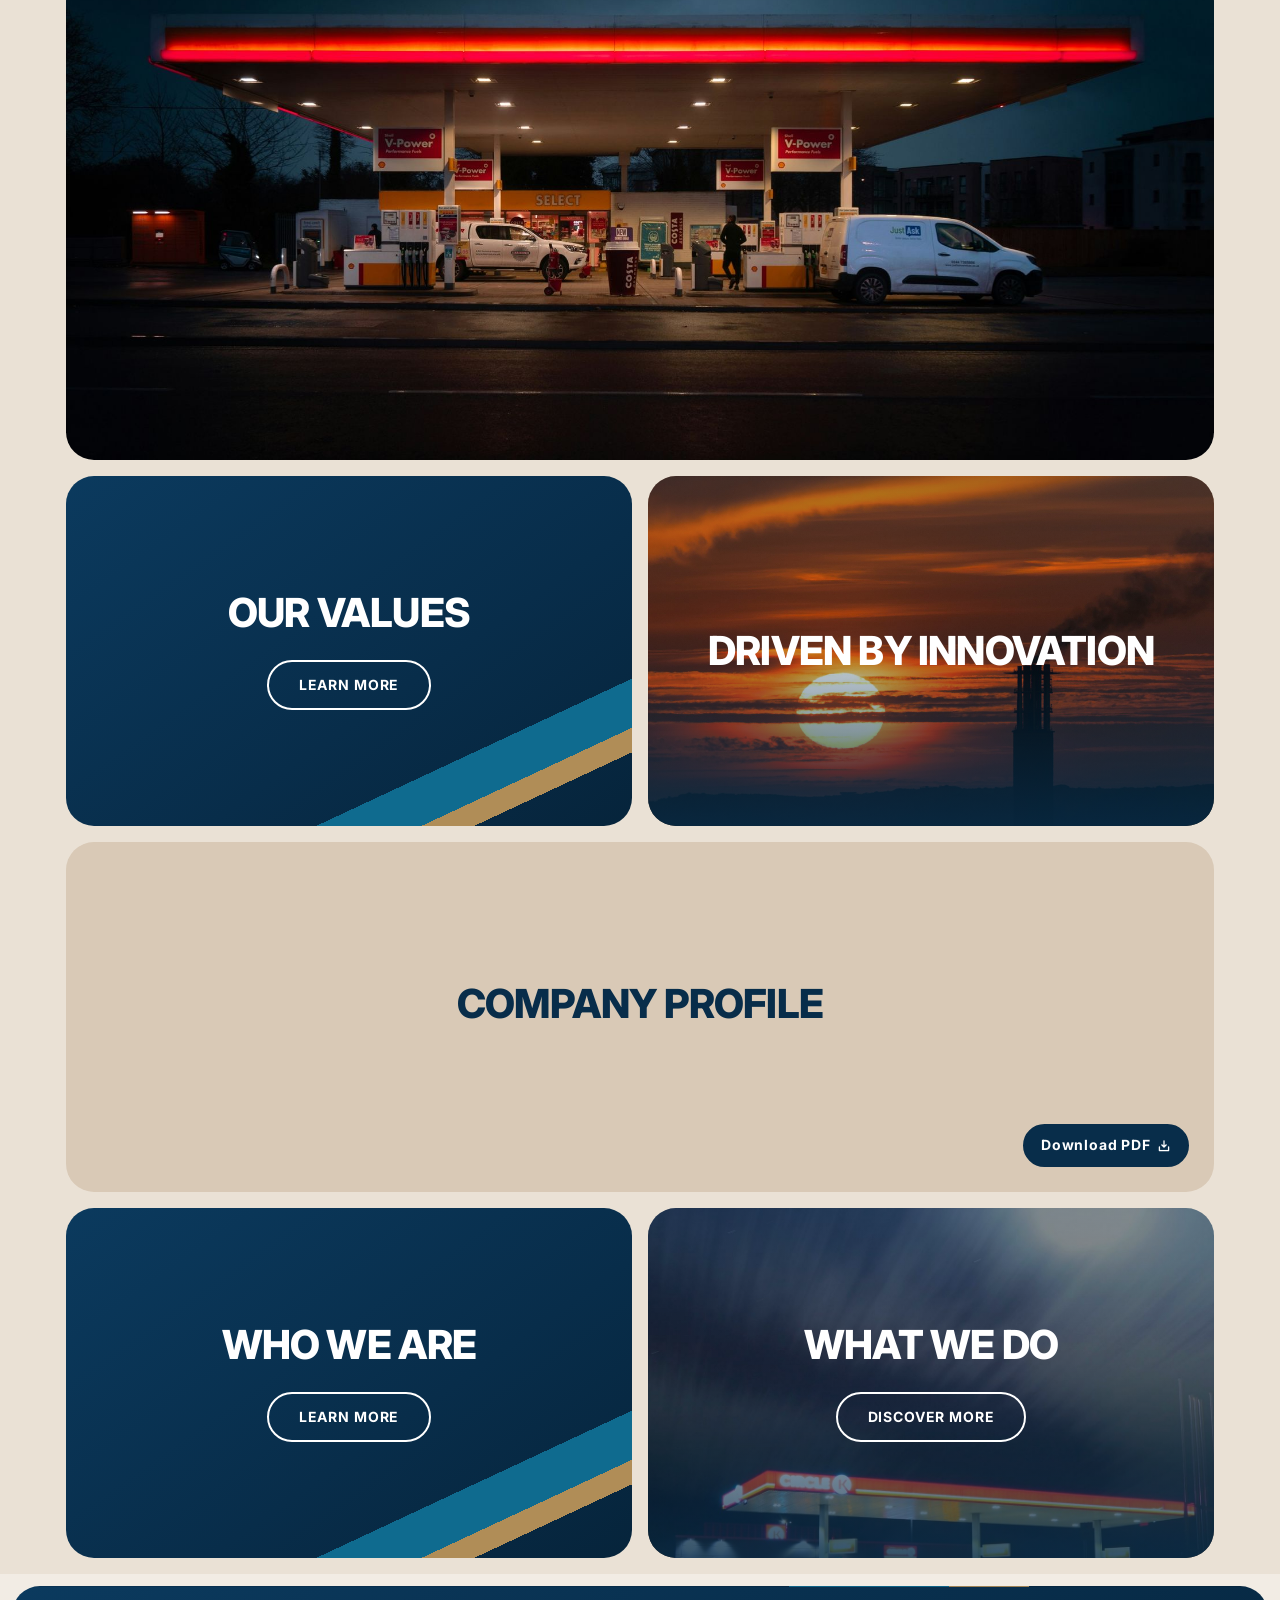
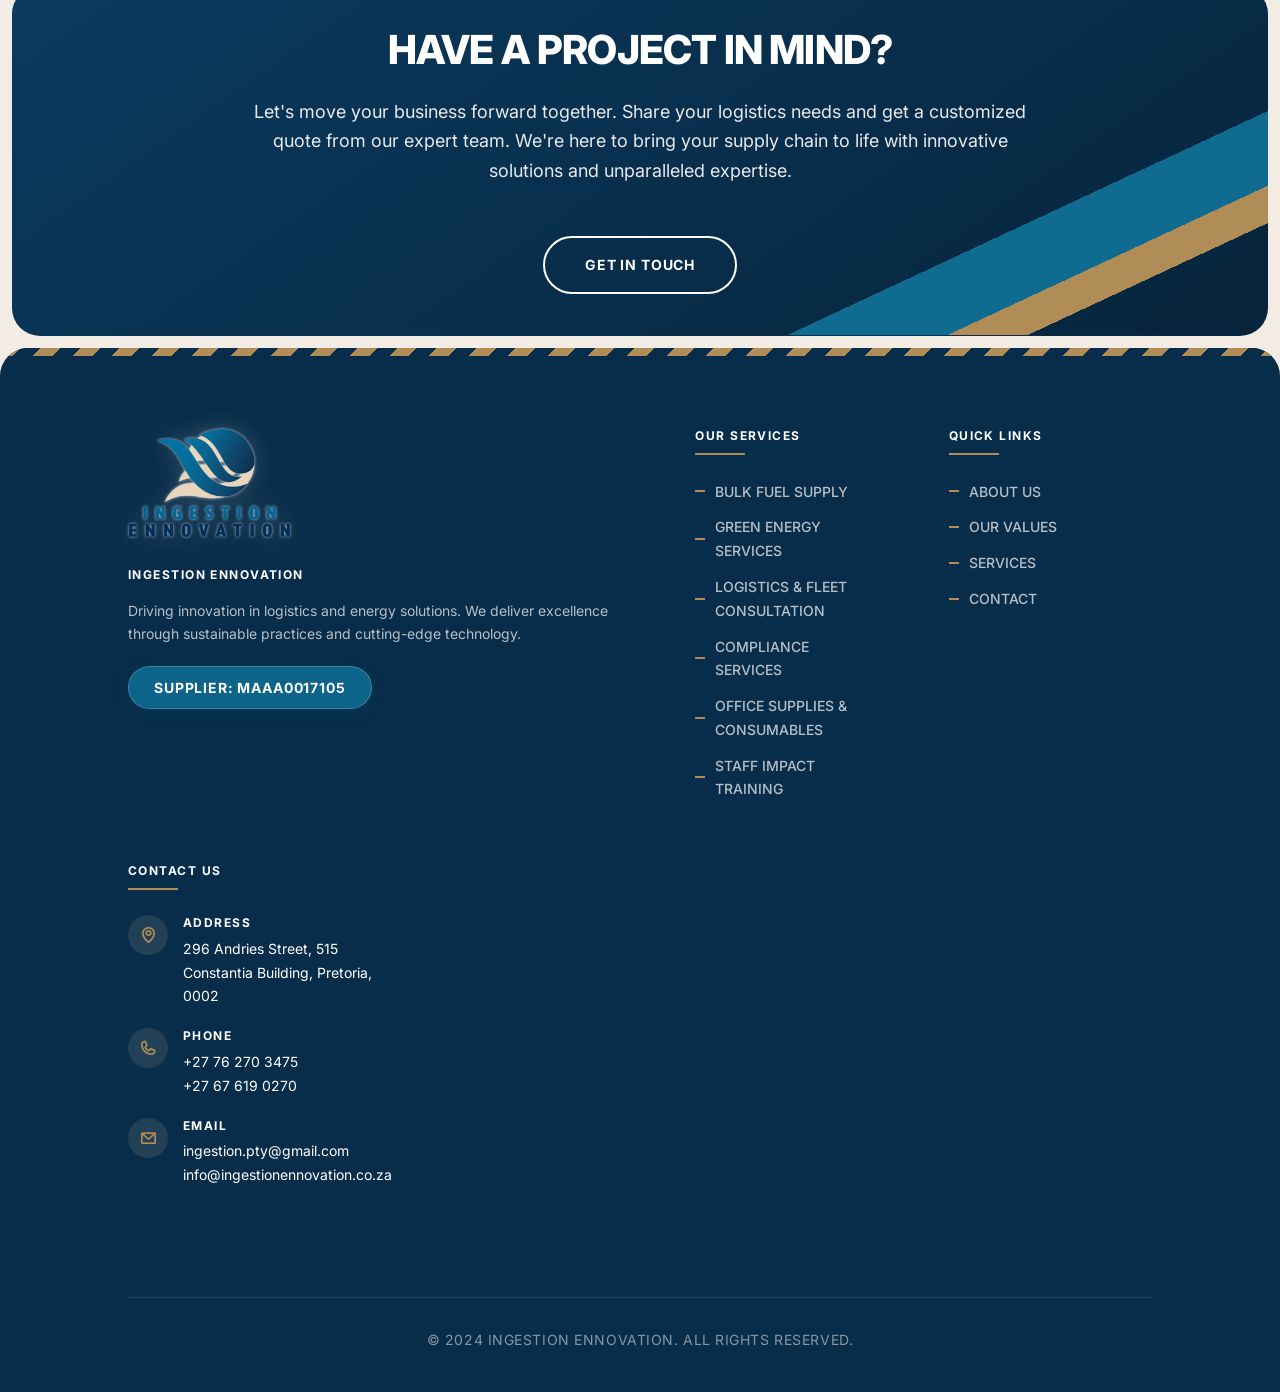
==== commit 1245e475: "New sunset tanker hero photo Co-Authored-By: Claude Opus 5.5 <noreply@anthropic.com> Claude-Session:" ====
--- a/index.html
+++ b/index.html
@@ -17,7 +17,7 @@
 <meta property="og:image" content="https://cdn.shopify.com/s/files/1/0778/5578/5184/files/IMG_3016.jpg?v=1762625673">
 
 <!-- Preload the image to prevent loading delay -->
-<link rel="preload" href="hero-tanker.jpg" as="image">
+<link rel="preload" href="hero-sunset-tanker.jpg" as="image">
 
 <!-- Google Fonts -->
 <link rel="preconnect" href="https://fonts.googleapis.com">
@@ -615,7 +615,7 @@
 <!-- HERO SECTION -->
 <section class="hero" id="home">
     <div class="image-container">
-        <img src="hero-tanker.jpg" alt="Fuel tanker driving past a wheat field">
+        <img src="hero-sunset-tanker.jpg" alt="Fuel tanker on the highway beside storage tanks at sunset">
     </div>
 
     <div class="big-typography">
--- a/theme.css
+++ b/theme.css
@@ -143,10 +143,10 @@
     padding-top: 0;
 }
 
-/* Tanker photo: keep the truck above the headline */
+/* Sunset tanker photo: show the tank, sun and storage tanks */
 .image-container img {
     transform: none !important;
-    object-position: center 85% !important;
+    object-position: center 55% !important;
 }
 
 @media (max-aspect-ratio: 4/5) {
@@ -154,8 +154,8 @@
         position: absolute;
         left: 0;
         bottom: 0;
-        height: 144% !important;
-        object-position: 48% bottom !important;
+        height: 115% !important;
+        object-position: 30% 60% !important;
     }
 }
 
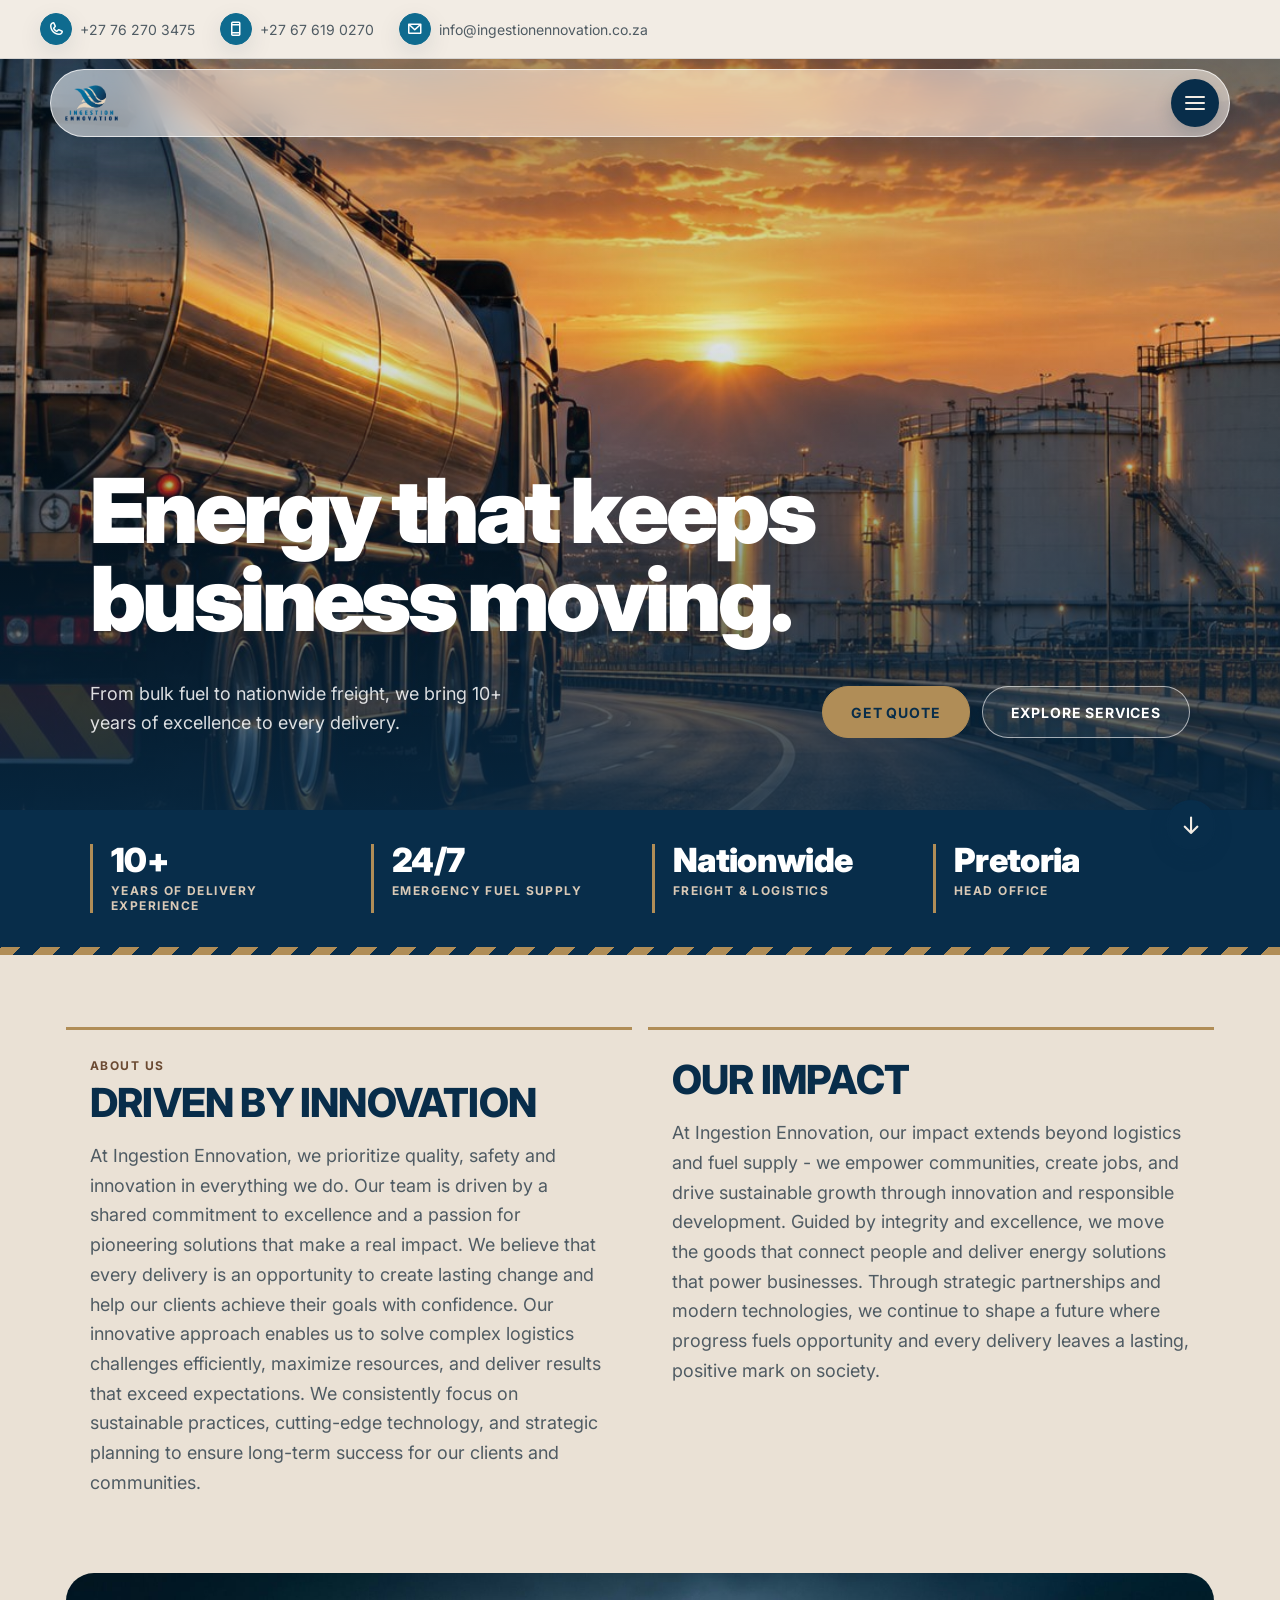
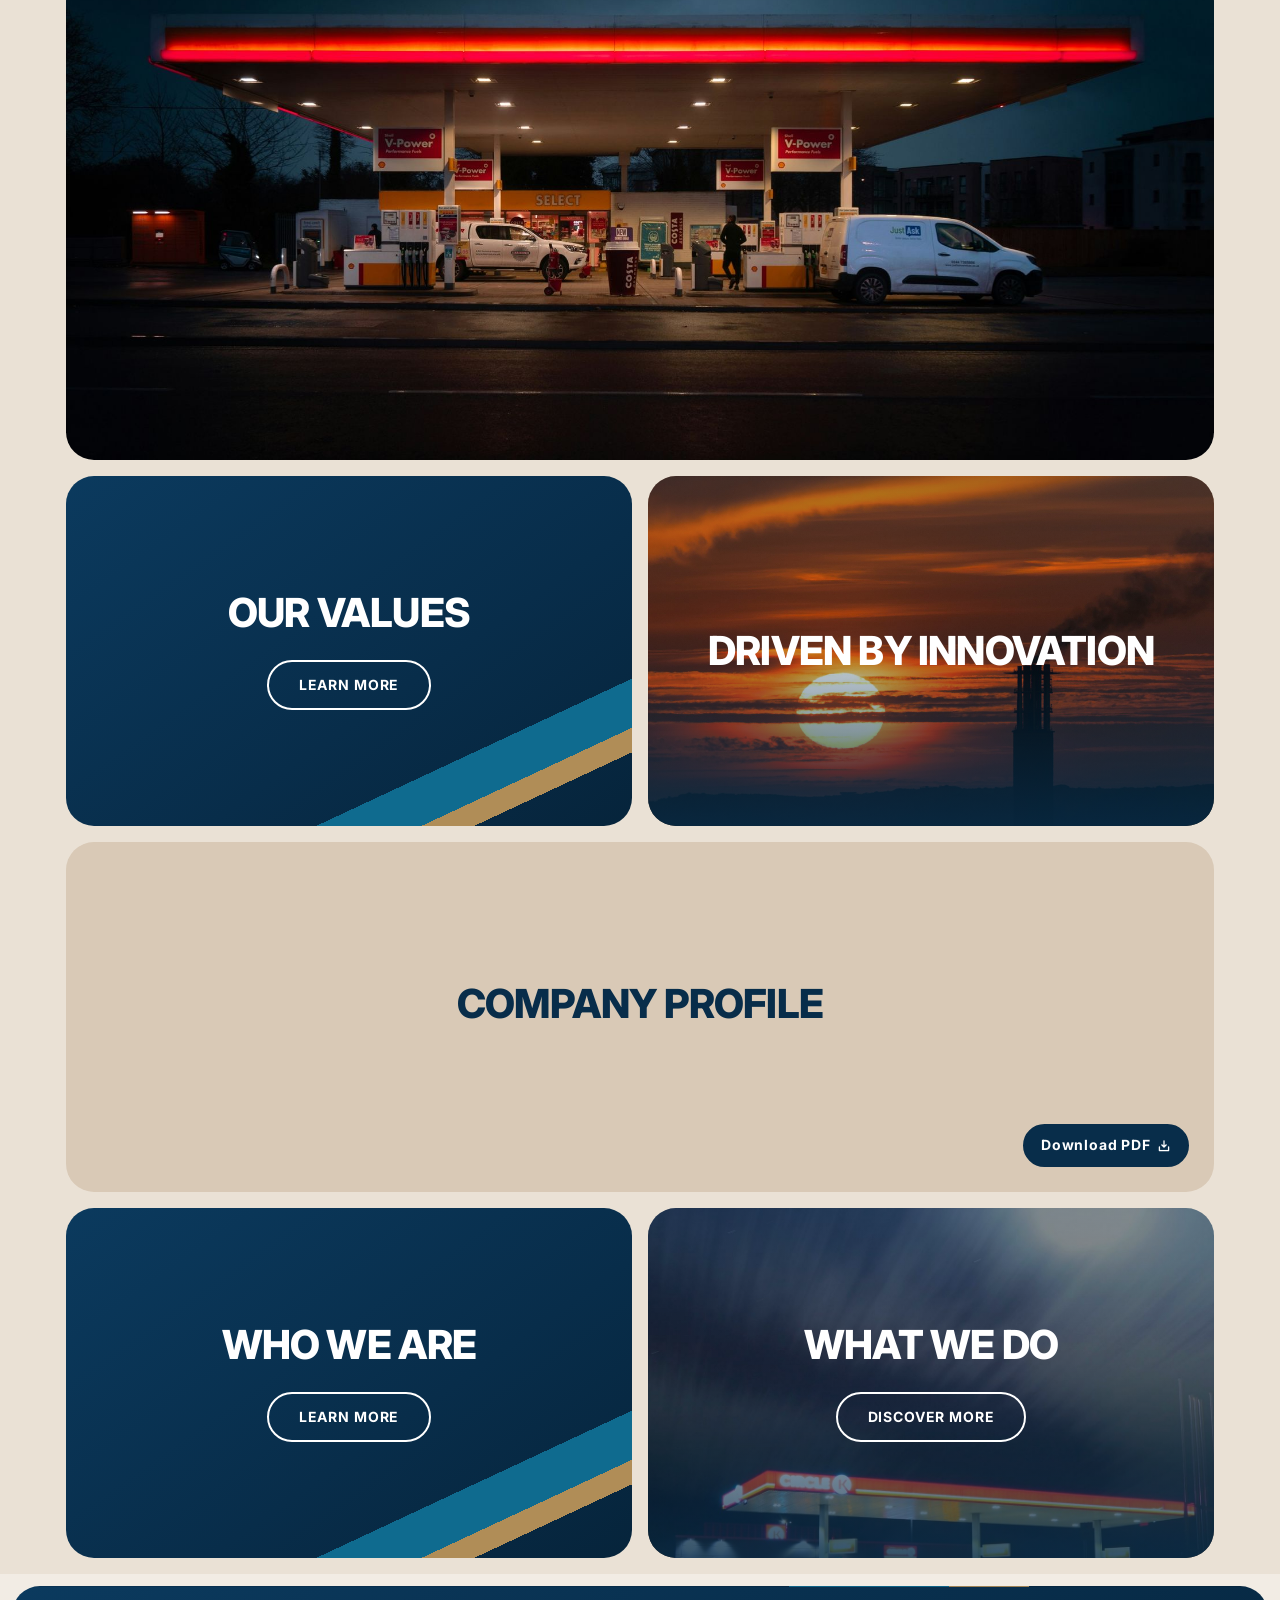
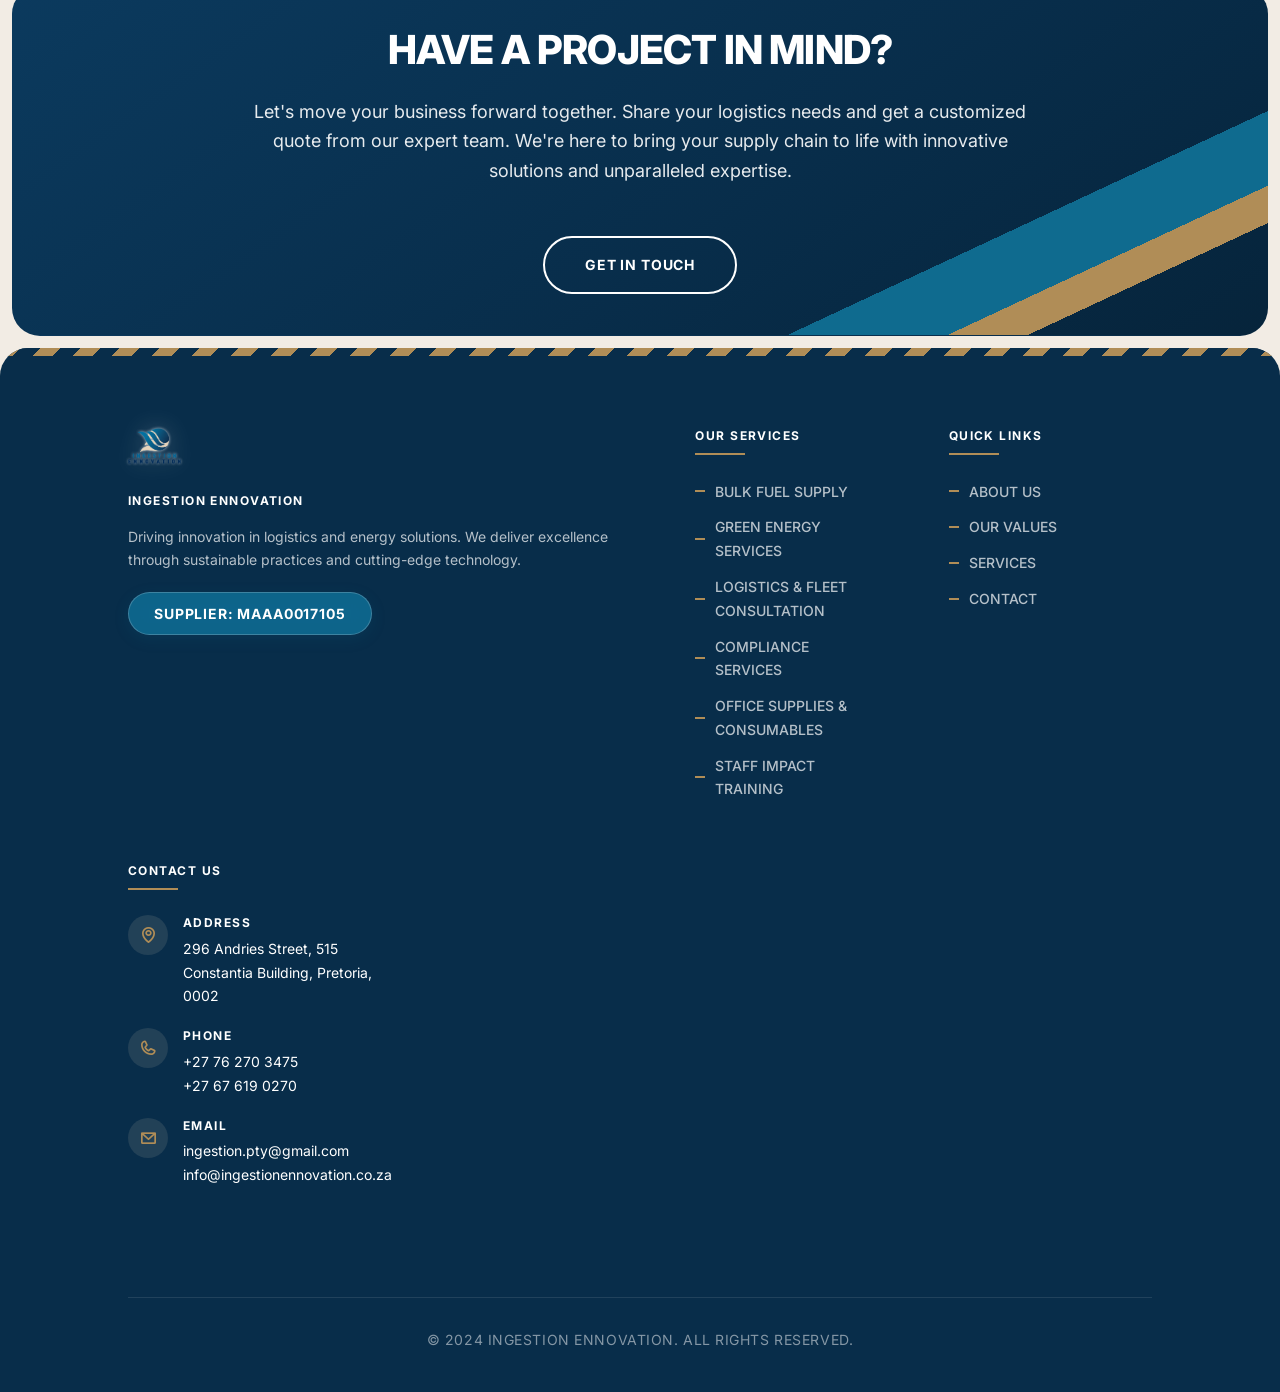
==== commit b02b1268: "Header and footer logos share one smaller size (36px) Co-Authored-By: Claude Opus 5.5 <noreply@anthr" ====
--- a/index.html
+++ b/index.html
@@ -26,7 +26,7 @@
 <link href="https://fonts.googleapis.com/css2?family=Inter:wght@400;500;600;700;800;900&display=swap" rel="stylesheet">
 
 <!-- Shared styles -->
-<link rel="stylesheet" href="styles.css">
+<link rel="stylesheet" href="styles.css?v=20261025b">
 
 <style>
 /* --- PAGE-SPECIFIC: HERO SECTION --- */
@@ -564,7 +564,7 @@
 </style>
 
 <!-- Theme overrides (loaded after page styles) -->
-<link rel="stylesheet" href="theme.css">
+<link rel="stylesheet" href="theme.css?v=20261025b">
 </head>
 <body data-content-section="have-project-section" data-scroll-target="bottom">
 
@@ -823,7 +823,7 @@
 </footer>
 
 <!-- Shared script -->
-<script src="script.js"></script>
+<script src="script.js?v=20261025b"></script>
 
 <script>
 // About-page video modal (page-specific, not shared across other pages)
--- a/theme.css
+++ b/theme.css
@@ -5,6 +5,7 @@
    ========================================================================== */
 
 :root {
+    --logo-h: 36px; /* header and footer logo share one size */
     --radius-sm: 12px;
     --radius: 18px;
     --radius-lg: 28px;
@@ -57,7 +58,7 @@
 }
 
 .logo img {
-    height: 44.5px;
+    height: var(--logo-h) !important;
     width: auto;
     border-radius: 0;
     filter: none;
@@ -95,7 +96,7 @@
 
 @media (max-width: 600px) {
     header, header.white-bg { height: 60px; padding: 0 6px 0 12px; top: 12px; width: calc(100% - 24px); }
-    .logo img { height: 44.5px; }
+    .logo img { height: var(--logo-h) !important; }
 }
 
 @media (min-width: 1024px) {
@@ -361,7 +362,7 @@
 
 .footer { border-radius: var(--radius-lg) var(--radius-lg) 0 0; }
 .footer-logo img {
-    height: 110px;
+    height: var(--logo-h) !important;
     width: auto;
     /* soft light halo so the dark wordmark reads on navy, no panel */
     filter: drop-shadow(0 0 1.5px rgba(255, 255, 255, 0.7)) drop-shadow(0 0 12px rgba(255, 255, 255, 0.18));
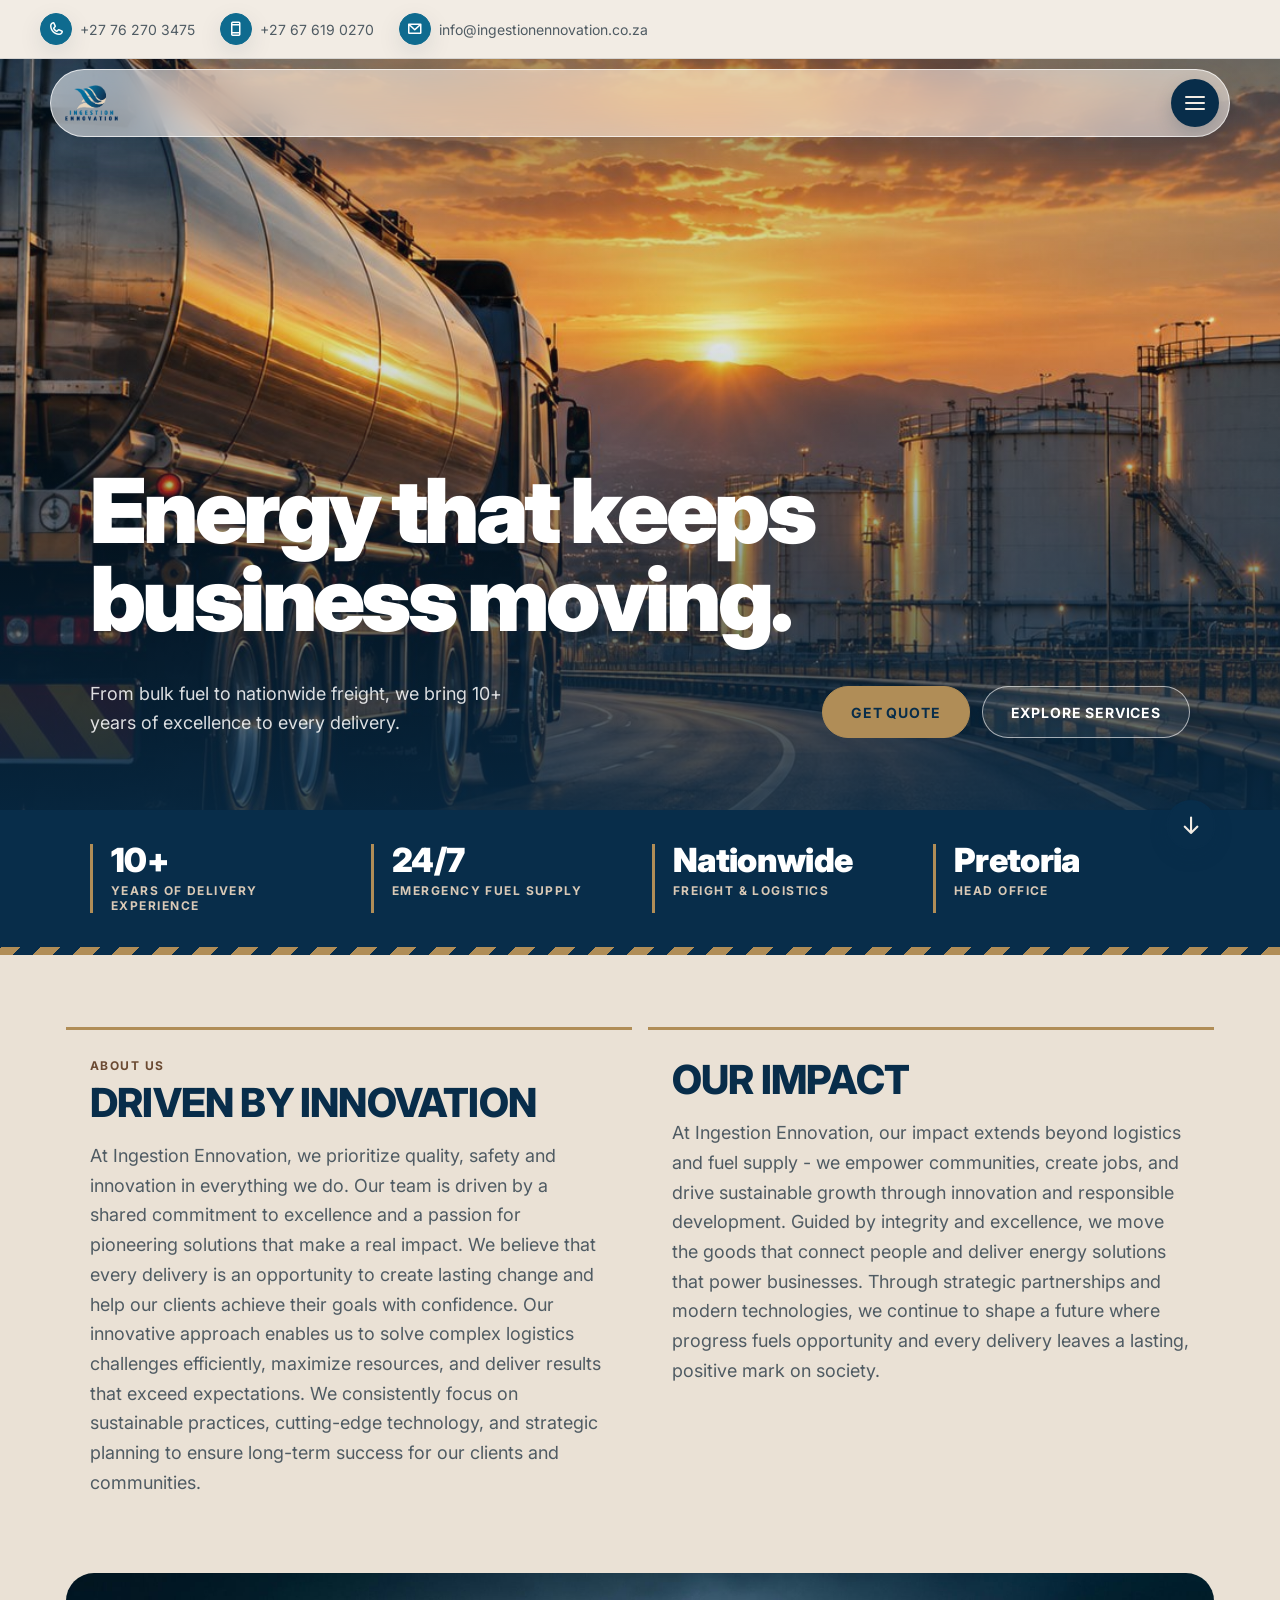
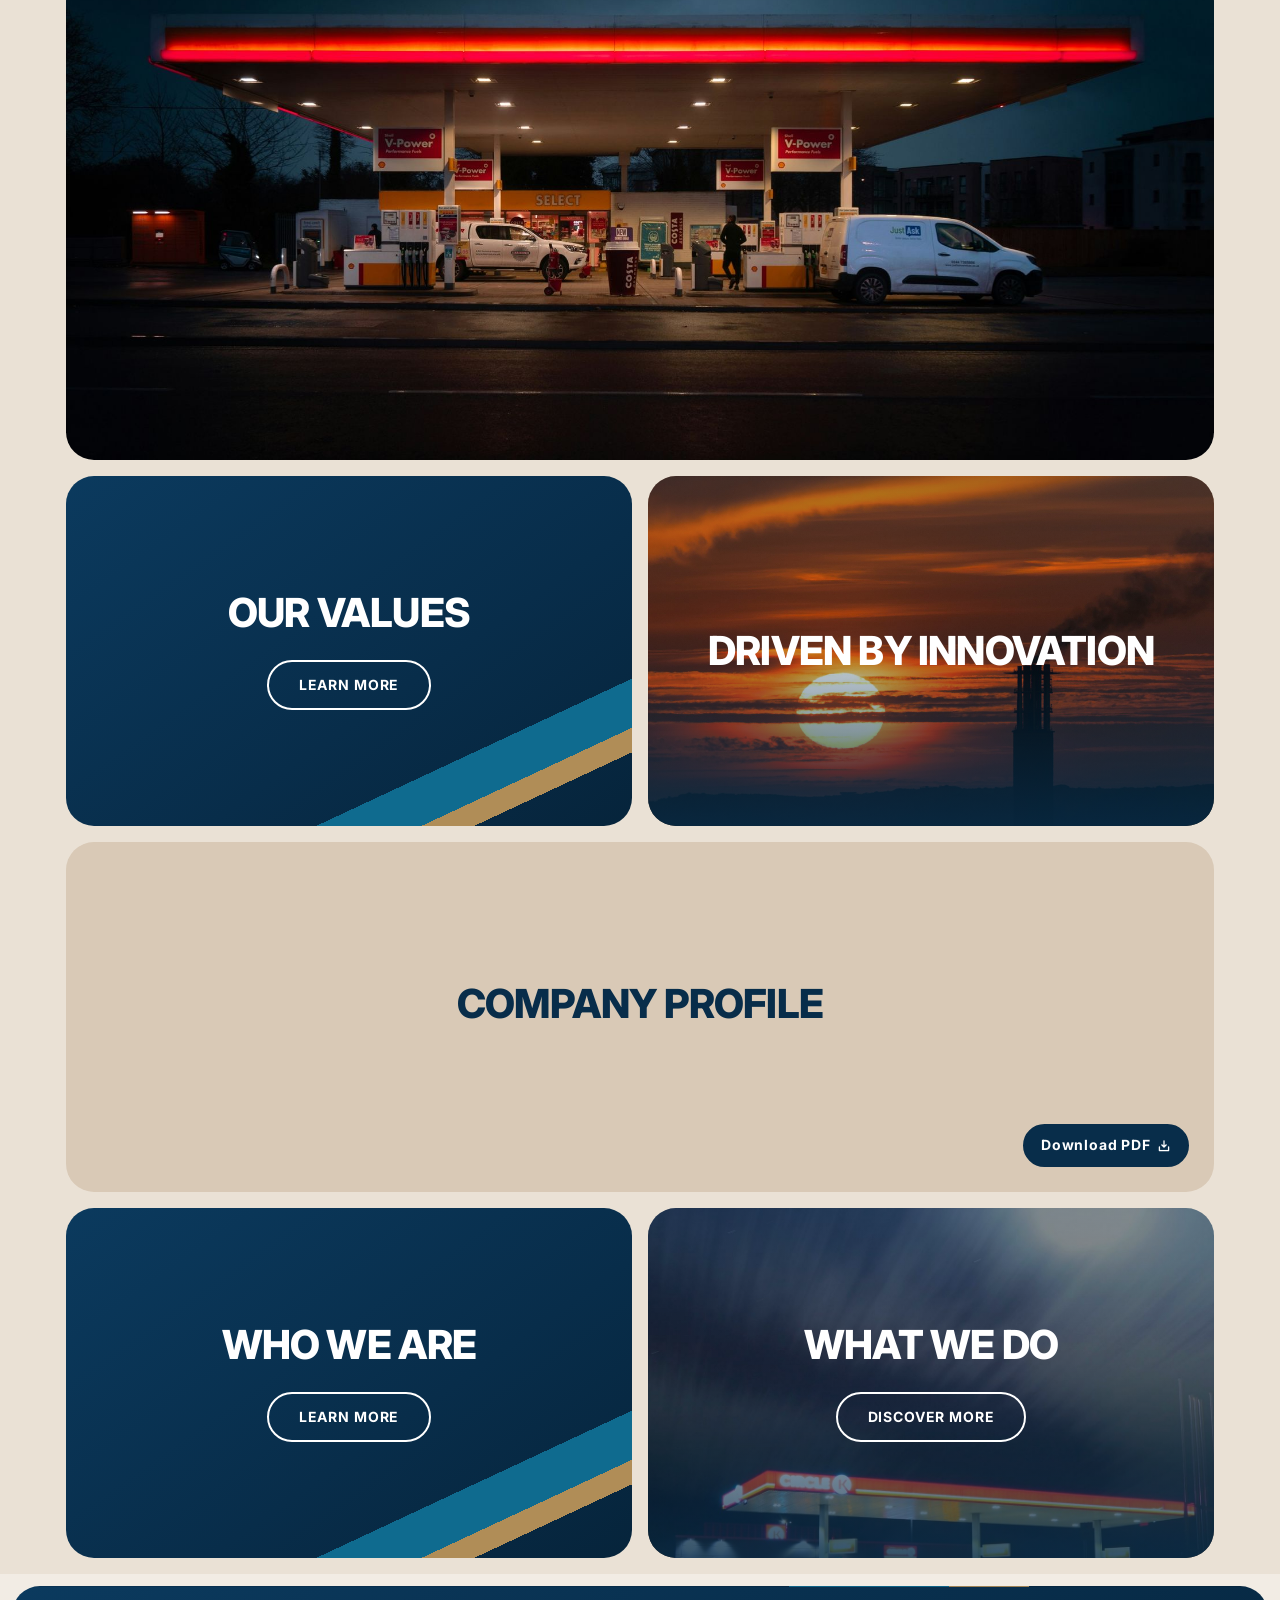
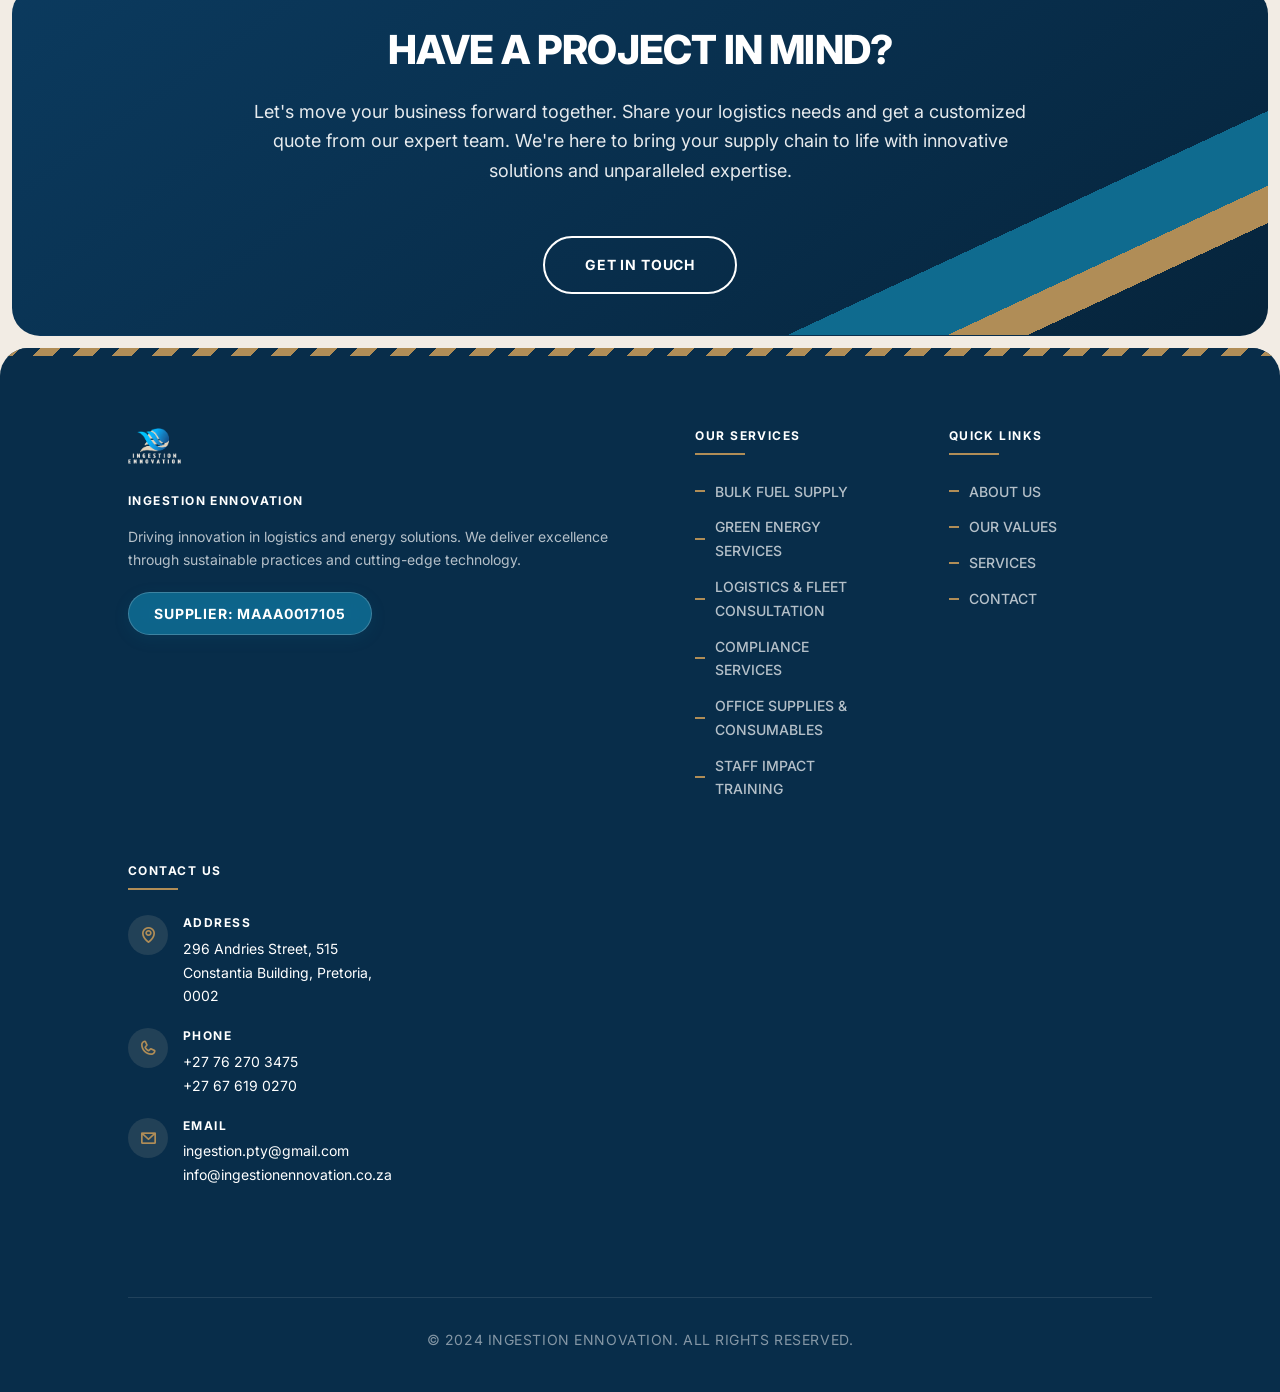
==== commit 229bca02: "Footer logo: remove glow, use a navy-friendly variant logo-footer.png keeps the emblem shapes and cr" ====
--- a/index.html
+++ b/index.html
@@ -26,7 +26,7 @@
 <link href="https://fonts.googleapis.com/css2?family=Inter:wght@400;500;600;700;800;900&display=swap" rel="stylesheet">
 
 <!-- Shared styles -->
-<link rel="stylesheet" href="styles.css?v=20261025b">
+<link rel="stylesheet" href="styles.css?v=20261025d">
 
 <style>
 /* --- PAGE-SPECIFIC: HERO SECTION --- */
@@ -564,7 +564,7 @@
 </style>
 
 <!-- Theme overrides (loaded after page styles) -->
-<link rel="stylesheet" href="theme.css?v=20261025b">
+<link rel="stylesheet" href="theme.css?v=20261025d">
 </head>
 <body data-content-section="have-project-section" data-scroll-target="bottom">
 
@@ -737,7 +737,7 @@
     <div class="footer-container">
         <div class="footer-logo-section">
             <div class="footer-logo">
-                <img src="logo.png" alt="Ingestion Ennovation logo">
+                <img src="logo-footer.png" alt="Ingestion Ennovation logo">
             </div>
             <div class="footer-company-info">
                 <h3>INGESTION ENNOVATION</h3>
@@ -823,7 +823,7 @@
 </footer>
 
 <!-- Shared script -->
-<script src="script.js?v=20261025b"></script>
+<script src="script.js?v=20261025d"></script>
 
 <script>
 // About-page video modal (page-specific, not shared across other pages)
--- a/theme.css
+++ b/theme.css
@@ -364,8 +364,8 @@
 .footer-logo img {
     height: var(--logo-h) !important;
     width: auto;
-    /* soft light halo so the dark wordmark reads on navy, no panel */
-    filter: drop-shadow(0 0 1.5px rgba(255, 255, 255, 0.7)) drop-shadow(0 0 12px rgba(255, 255, 255, 0.18));
+    /* footer uses logo-footer.png: brighter swooshes and light wordmark for navy */
+    filter: none;
 }
 
 .scroll-down { border-radius: 50%; }
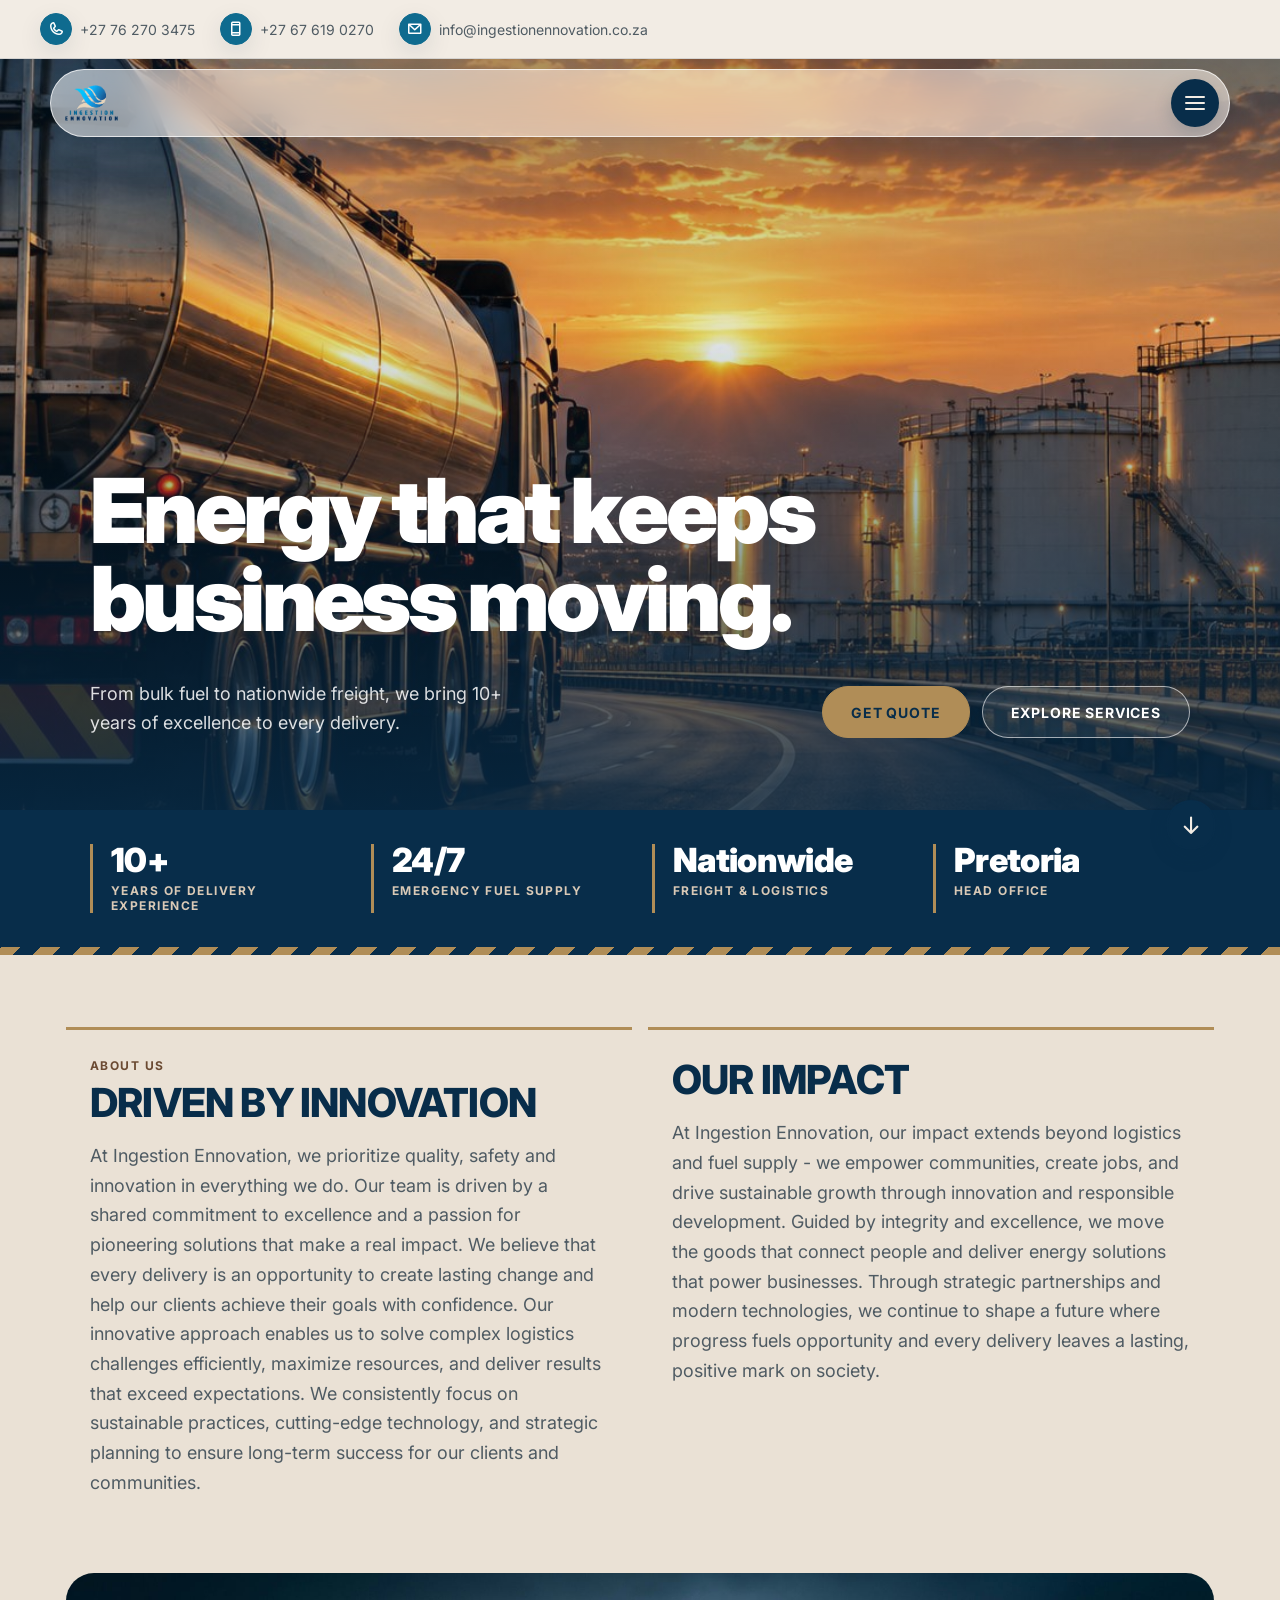
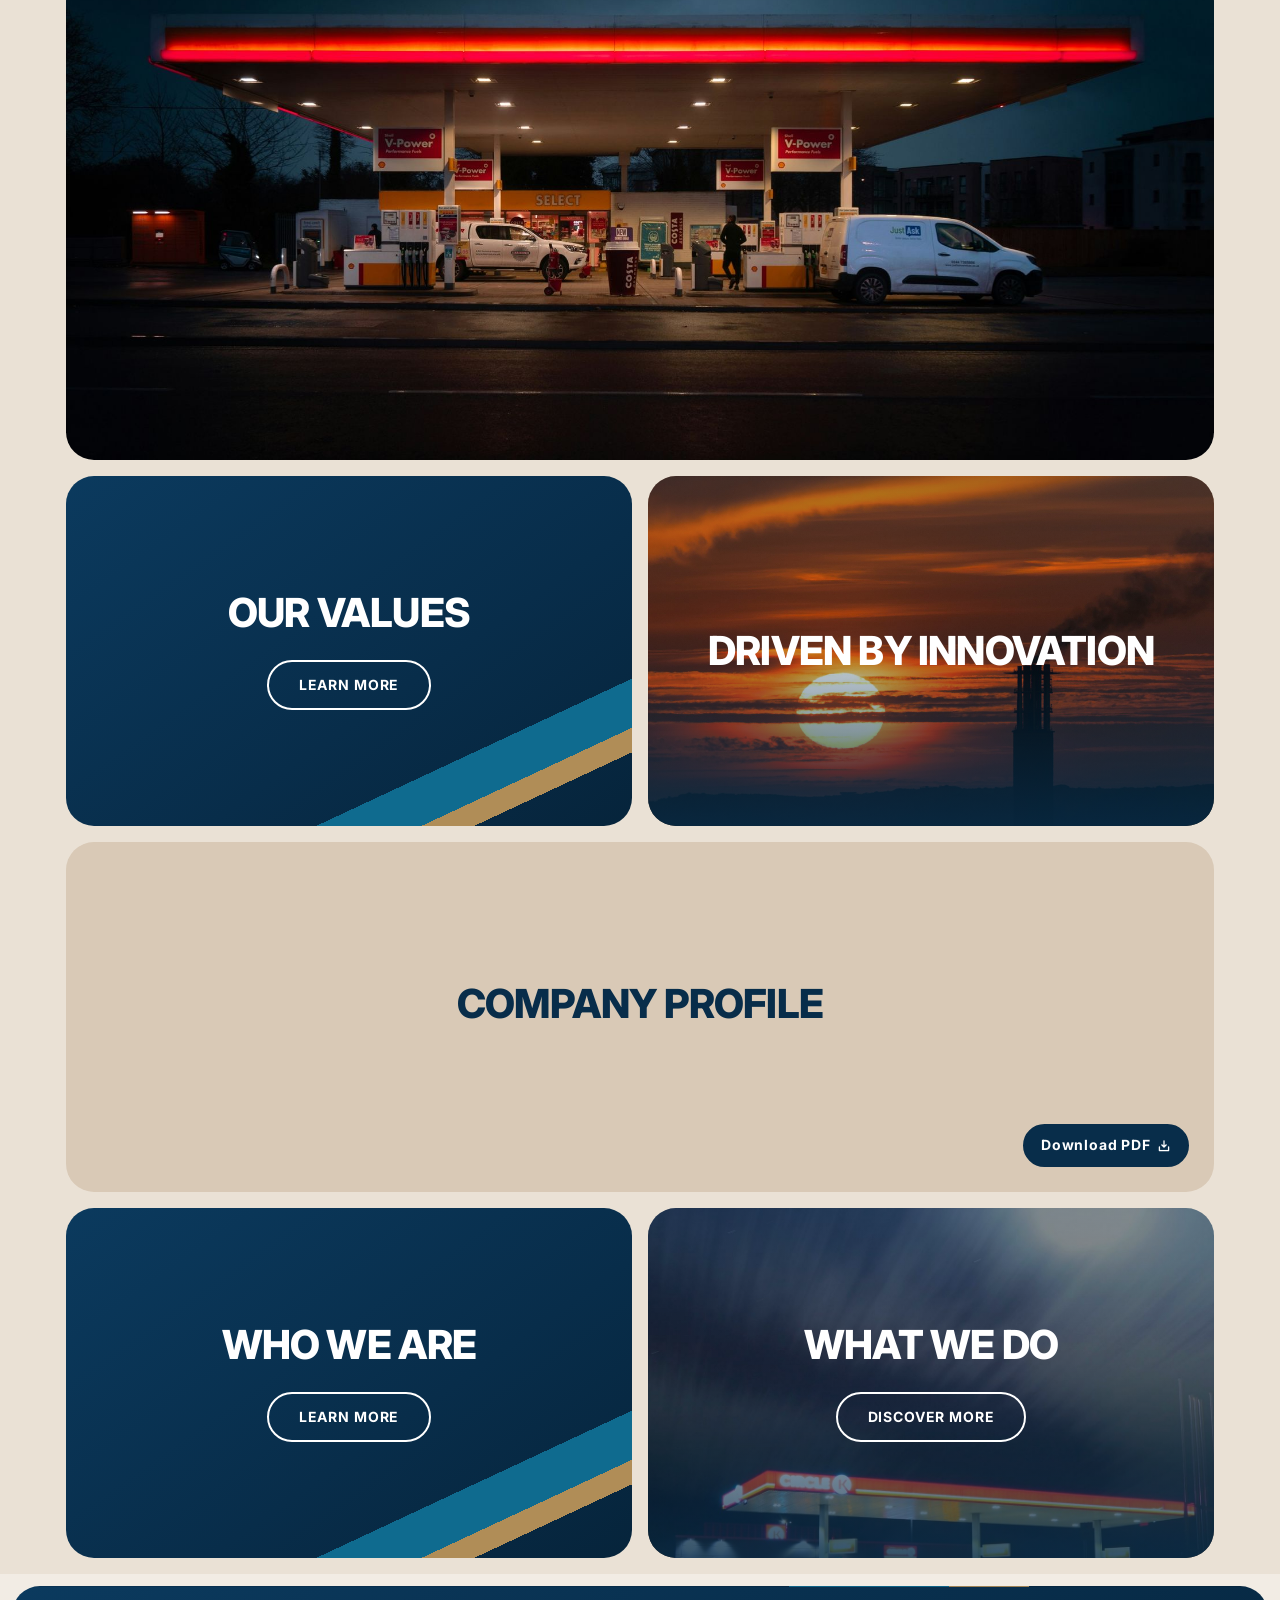
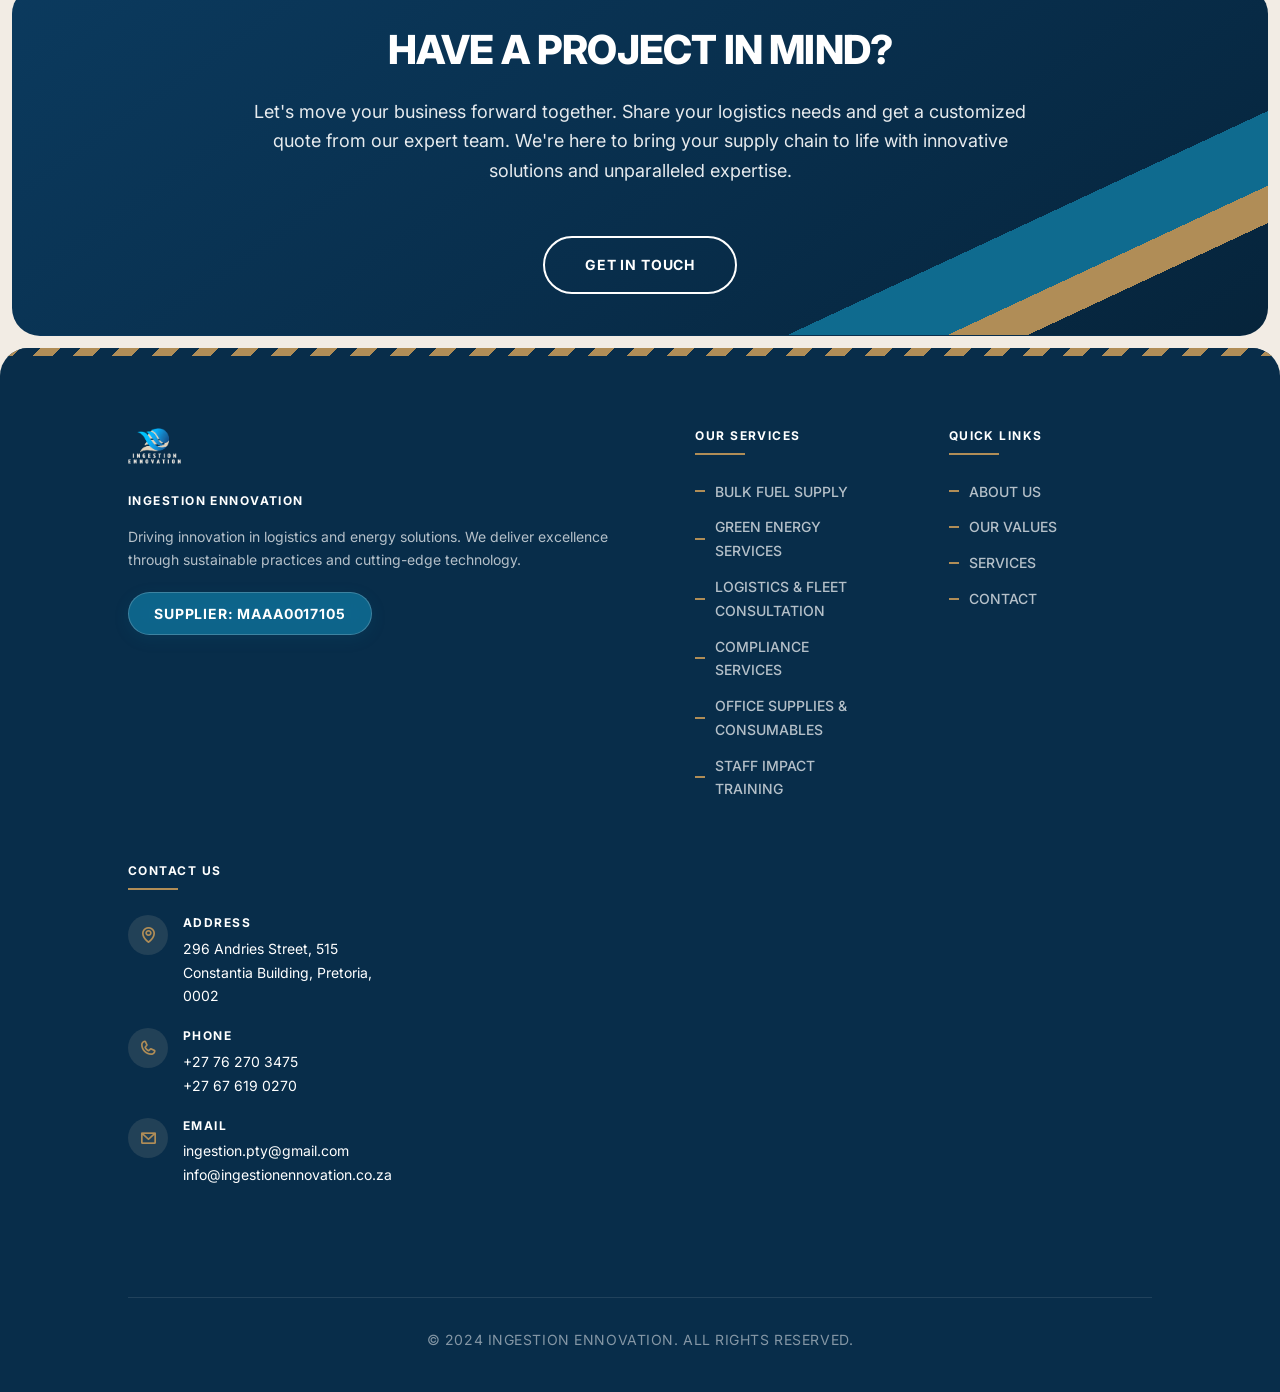
==== commit f5d9f535: "Header logo: brighter swooshes, dark wordmark kept for the white header Co-Authored-By: Claude Opus " ====
--- a/index.html
+++ b/index.html
@@ -26,7 +26,7 @@
 <link href="https://fonts.googleapis.com/css2?family=Inter:wght@400;500;600;700;800;900&display=swap" rel="stylesheet">
 
 <!-- Shared styles -->
-<link rel="stylesheet" href="styles.css?v=20261025d">
+<link rel="stylesheet" href="styles.css?v=20261026">
 
 <style>
 /* --- PAGE-SPECIFIC: HERO SECTION --- */
@@ -564,7 +564,7 @@
 </style>
 
 <!-- Theme overrides (loaded after page styles) -->
-<link rel="stylesheet" href="theme.css?v=20261025d">
+<link rel="stylesheet" href="theme.css?v=20261026">
 </head>
 <body data-content-section="have-project-section" data-scroll-target="bottom">
 
@@ -594,7 +594,7 @@
 
 <header>
     <a href="index.html" class="logo" id="logo" aria-label="Ingestion Ennovation home">
-        <img src="logo.png" alt="Ingestion Ennovation logo">
+        <img src="logo-header.png" alt="Ingestion Ennovation logo">
     </a>
 
     <div class="menu-icon" id="menuIcon" aria-label="Open menu" role="button" tabindex="0">
@@ -823,7 +823,7 @@
 </footer>
 
 <!-- Shared script -->
-<script src="script.js?v=20261025d"></script>
+<script src="script.js?v=20261026"></script>
 
 <script>
 // About-page video modal (page-specific, not shared across other pages)
